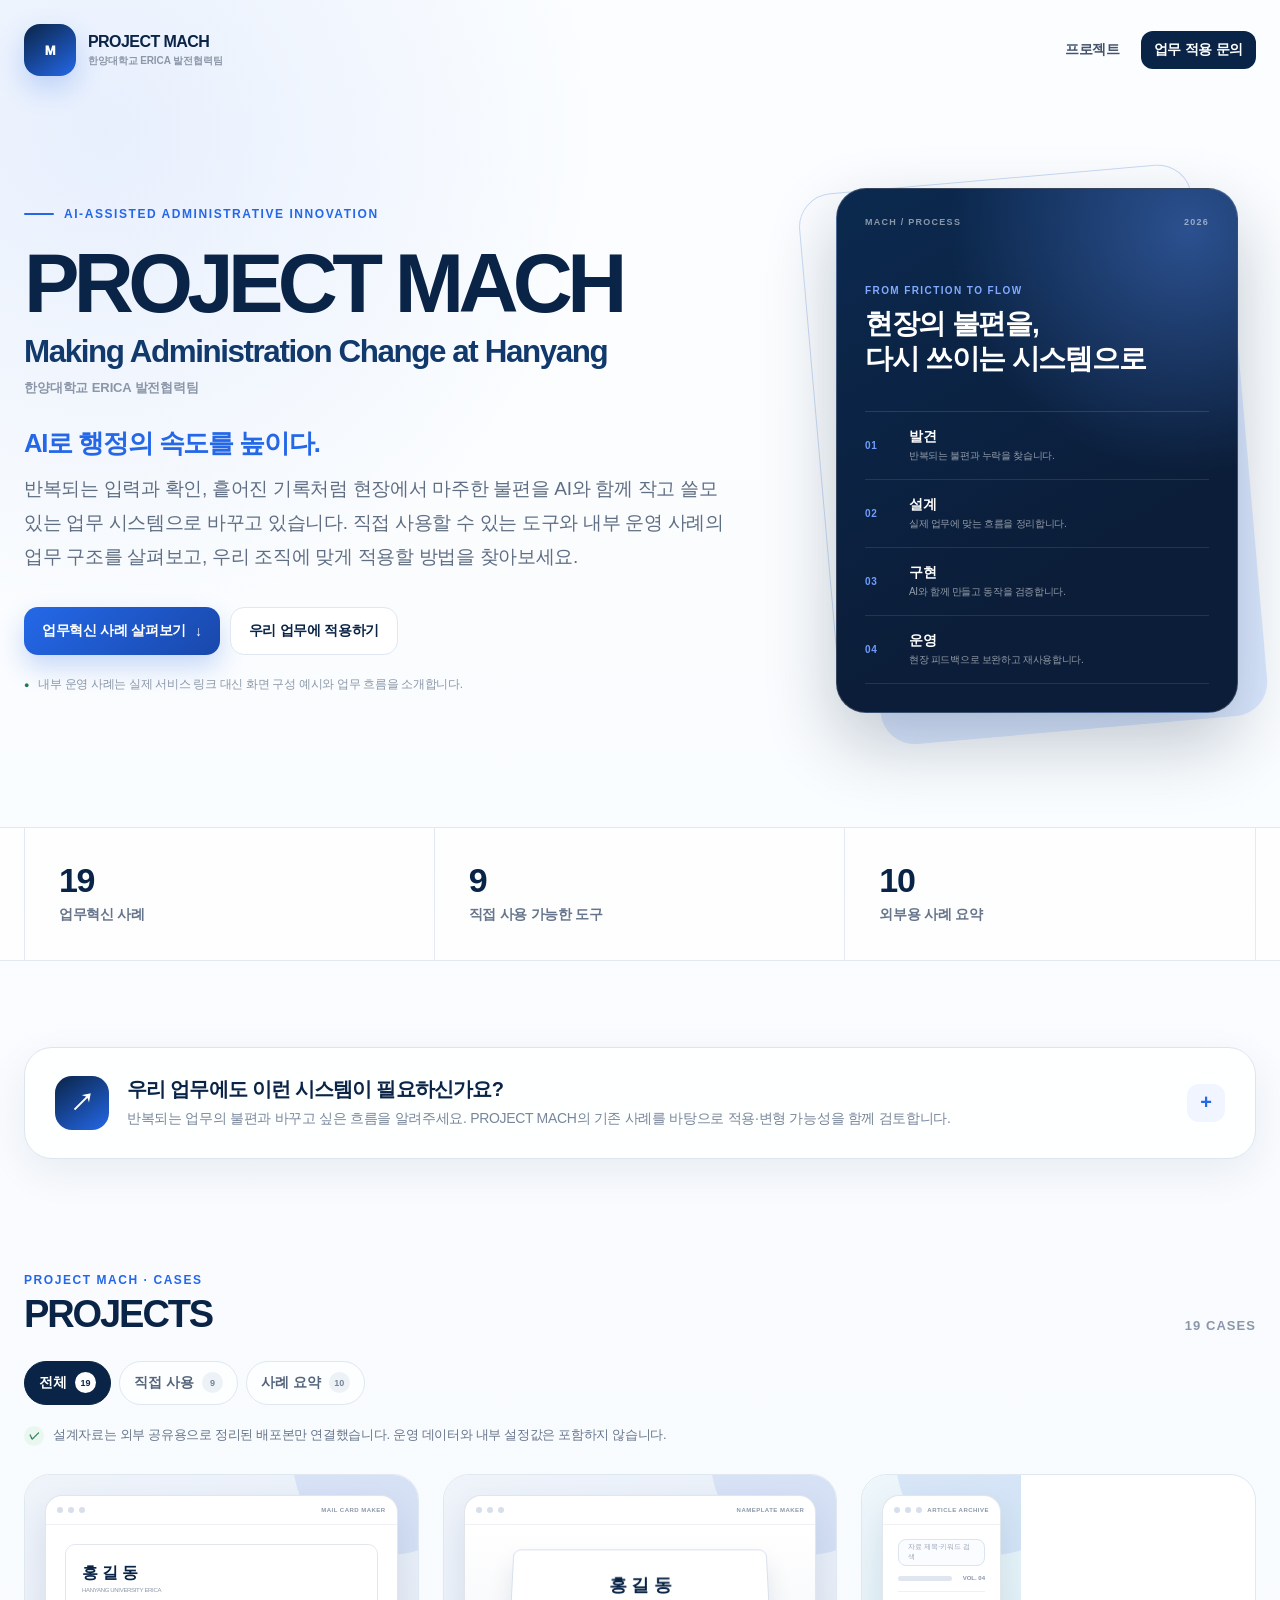
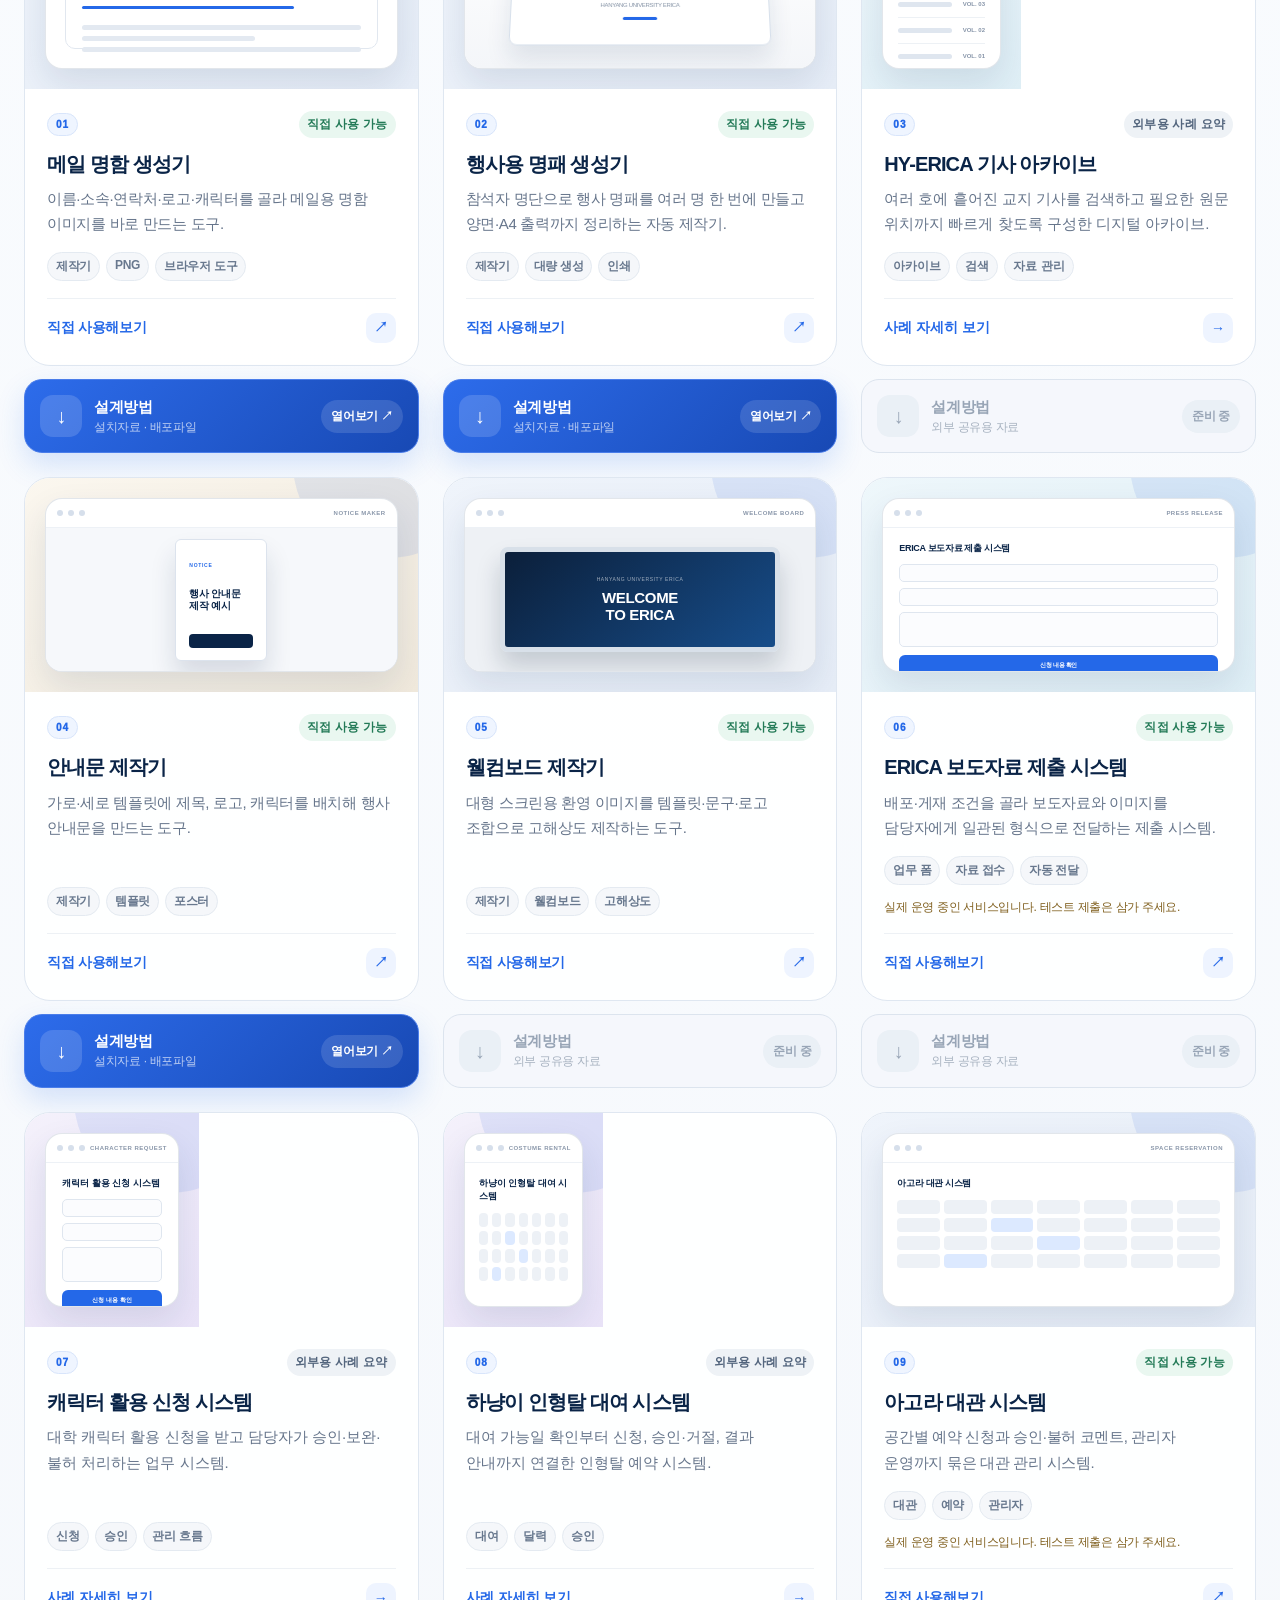
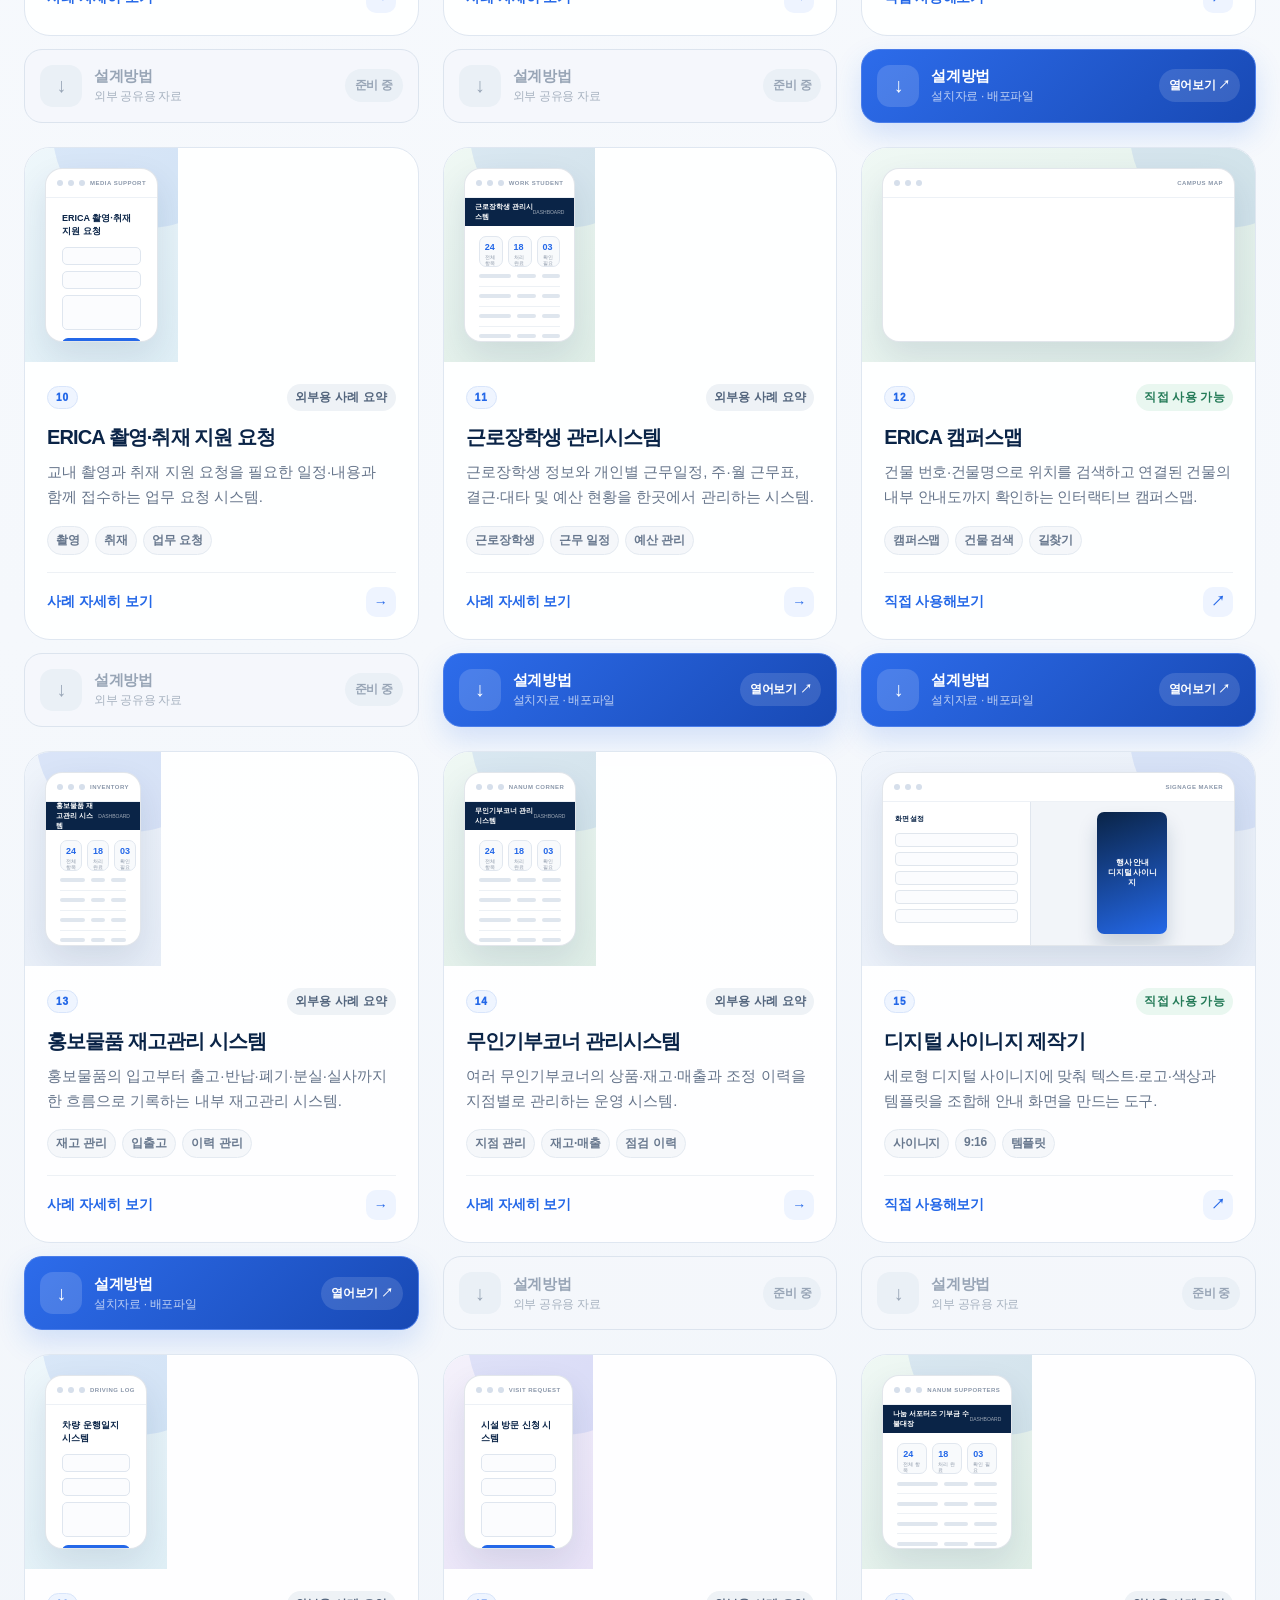
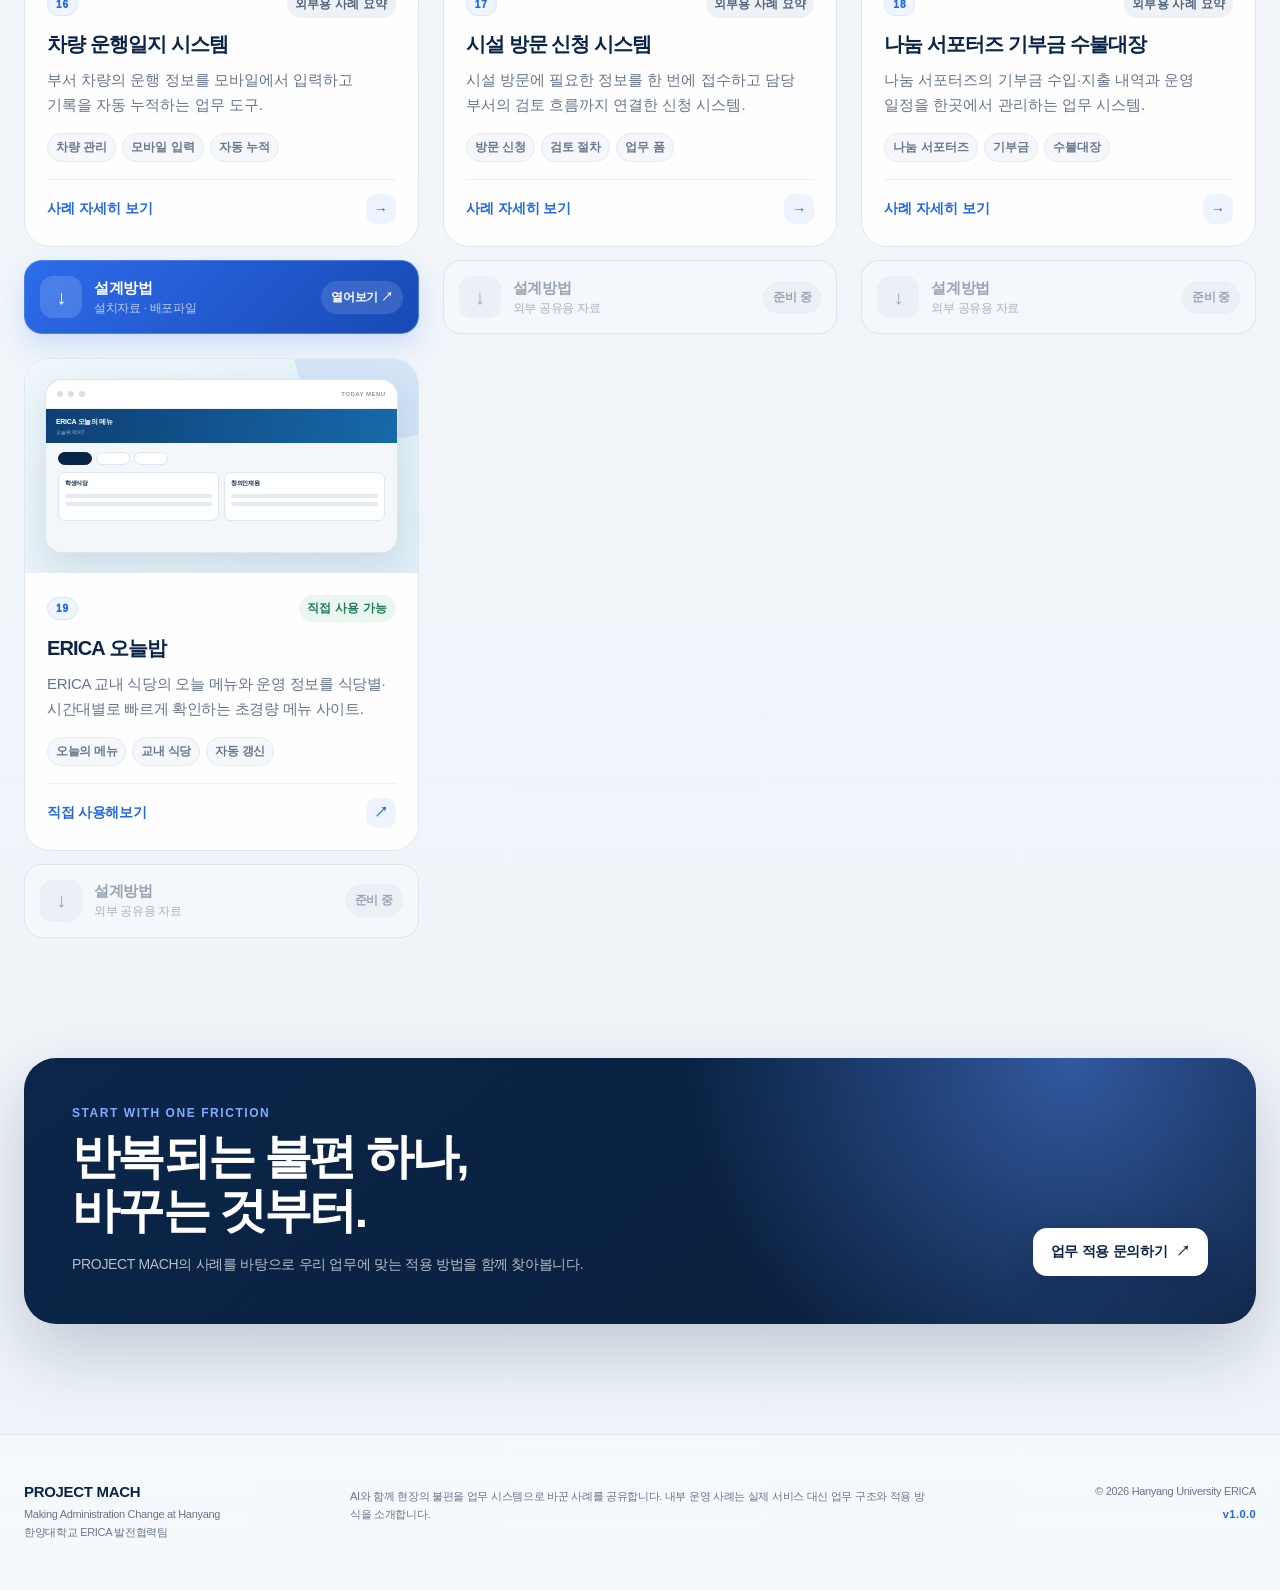
==== index.html @ 3588ef89 "Brand showcase as PROJECT MACH" ====
<!doctype html>
<html lang="ko">
<head>
    <!-- Google tag (gtag.js) -->
  <script async src="https://www.googletagmanager.com/gtag/js?id=G-REQY4913H3"></script>
  <script>
    window.dataLayer = window.dataLayer || [];
    function gtag(){dataLayer.push(arguments);}
    gtag('js', new Date());
    gtag('config', 'G-REQY4913H3');
  </script>

  <meta charset="utf-8">
  <meta name="viewport" content="width=device-width, initial-scale=1">
  <meta name="theme-color" content="#0a2447">
  <meta name="referrer" content="no-referrer">
  <meta name="description" content="한양대학교 ERICA 발전협력팀이 AI와 함께 만든 업무혁신 사례를 소개합니다. 직접 사용할 수 있는 도구와 외부 공유용 설계자료를 살펴보고 업무 적용을 문의하세요.">
  <title>PROJECT MACH | 한양대학교 ERICA 업무혁신 사례</title>
  <link rel="stylesheet" href="styles.css">
</head>
<body>
  <a class="skip-link" href="#projects">프로젝트로 바로가기</a>

  <header class="site-header">
    <div class="shell nav-wrap">
      <a class="brand" href="#top" aria-label="PROJECT MACH 홈">
        <span class="brand-mark" aria-hidden="true">M</span>
        <span class="brand-copy"><strong>PROJECT MACH</strong><small>한양대학교 ERICA 발전협력팀</small></span>
      </a>
      <nav class="nav-links" aria-label="주요 메뉴">
        <a href="#projects">프로젝트</a>
        <a class="nav-cta" href="#inquiry">업무 적용 문의</a>
      </nav>
    </div>
  </header>

  <main id="top">
    <section class="hero shell" aria-labelledby="hero-title">
      <div class="hero-copy">
        <p class="eyebrow"><span></span> AI-ASSISTED ADMINISTRATIVE INNOVATION</p>
        <h1 id="hero-title">PROJECT MACH</h1>
        <p class="hero-subtitle">Making Administration Change at Hanyang</p>
        <p class="hero-affiliation">한양대학교 ERICA 발전협력팀</p>
        <p class="hero-tagline">AI로 행정의 속도를 높이다.</p>
        <p class="hero-lead">반복되는 입력과 확인, 흩어진 기록처럼 현장에서 마주한 불편을 AI와 함께 작고 쓸모 있는 업무 시스템으로 바꾸고 있습니다. 직접 사용할 수 있는 도구와 내부 운영 사례의 업무 구조를 살펴보고, 우리 조직에 맞게 적용할 방법을 찾아보세요.</p>
        <div class="hero-actions">
          <a class="button primary" href="#projects">업무혁신 사례 살펴보기 <span aria-hidden="true">↓</span></a>
          <a class="button secondary" href="#inquiry">우리 업무에 적용하기</a>
        </div>
        <p class="hero-note"><span aria-hidden="true">●</span> 내부 운영 사례는 실제 서비스 링크 대신 화면 구성 예시와 업무 흐름을 소개합니다.</p>
      </div>

      <div class="hero-visual" aria-label="업무혁신 과정: 발견, 설계, 구현, 운영">
        <div class="process-card">
          <div class="process-head"><span>MACH / PROCESS</span><span>2026</span></div>
          <p class="process-kicker">FROM FRICTION TO FLOW</p>
          <h2>현장의 불편을,<br>다시 쓰이는 시스템으로</h2>
          <ol class="process-list">
            <li><b>01</b><span><strong>발견</strong><small>반복되는 불편과 누락을 찾습니다.</small></span></li>
            <li><b>02</b><span><strong>설계</strong><small>실제 업무에 맞는 흐름을 정리합니다.</small></span></li>
            <li><b>03</b><span><strong>구현</strong><small>AI와 함께 만들고 동작을 검증합니다.</small></span></li>
            <li><b>04</b><span><strong>운영</strong><small>현장 피드백으로 보완하고 재사용합니다.</small></span></li>
          </ol>
        </div>
      </div>
    </section>

    <section class="stats-band" aria-label="프로젝트 현황">
      <div class="shell stats-grid">
        <div class="stat"><strong id="totalCount">19</strong><span>업무혁신 사례</span></div>
        <div class="stat"><strong id="publicCount">9</strong><span>직접 사용 가능한 도구</span></div>
        <div class="stat"><strong id="caseCount">10</strong><span>외부용 사례 요약</span></div>
      </div>
    </section>

    <section class="inquiry-teaser shell" id="inquiry" aria-labelledby="inquiry-title">
      <details class="inquiry-details">
        <summary>
          <span class="inquiry-icon" aria-hidden="true">↗</span>
          <span class="inquiry-summary-copy">
            <strong id="inquiry-title">우리 업무에도 이런 시스템이 필요하신가요?</strong>
            <small>반복되는 업무의 불편과 바꾸고 싶은 흐름을 알려주세요. PROJECT MACH의 기존 사례를 바탕으로 적용·변형 가능성을 함께 검토합니다.</small>
          </span>
          <span class="summary-toggle" aria-hidden="true">+</span>
        </summary>
        <div class="inquiry-panel">
          <p class="inquiry-intro">현재 어떤 방식으로 업무를 처리하는지, 어디에서 불편이 생기는지, 어떤 흐름으로 바꾸고 싶은지 알려주세요. 기존 시스템에서 가져올 부분과 새로 조정할 부분을 검토하는 데 참고하겠습니다. 문의 접수가 제작이나 일정 확정을 의미하지는 않습니다.</p>
          <form id="inquiryForm" class="inquiry-form">
            <div class="field"><label for="name">이름 <em>*</em></label><input id="name" name="name" autocomplete="name" required></div>
            <div class="field"><label for="organization">소속 기관·부서 <em>*</em></label><input id="organization" name="organization" autocomplete="organization" required></div>
            <div class="field"><label for="email">이메일 <em>*</em></label><input id="email" name="email" type="email" autocomplete="email" required></div>
            <div class="field"><label for="reference">관심 있는 프로젝트</label><select id="reference" name="reference"><option value="상담 후 결정">상담 후 결정</option></select></div>
            <div class="field full"><label for="problem">현재 겪고 있는 불편 <em>*</em></label><textarea id="problem" name="problem" required placeholder="반복 입력, 누락 확인, 승인 전달 등 현재 어려운 점을 적어 주세요."></textarea></div>
            <div class="field full"><label for="workflow">만들고 싶은 업무 흐름 <em>*</em></label><textarea id="workflow" name="workflow" required placeholder="신청 → 검토 → 승인 → 결과 안내처럼 원하는 흐름을 적어 주세요."></textarea></div>
            <div class="field"><label for="currentTool">현재 사용하는 도구</label><input id="currentTool" name="currentTool" placeholder="예: 이메일, Excel, Google Forms"></div>
            <div class="field"><label for="timing">희망 시기</label><input id="timing" name="timing" placeholder="예: 2026년 2학기 전"></div>
            <div class="form-footer">
              <p>입력 내용은 이 페이지에 저장되지 않습니다. 버튼을 누르면 기본 메일 앱의 작성 화면이 열리며, 메일 앱에서 직접 전송해야 합니다.</p>
              <button class="button primary" type="submit">문의 메일 작성하기 <span aria-hidden="true">↗</span></button>
            </div>
          </form>
        </div>
      </details>
    </section>

    <section class="projects-section shell" id="projects" aria-labelledby="projects-title">
      <div class="section-head">
        <div>
          <p class="section-kicker">PROJECT MACH · CASES</p>
          <h2 id="projects-title">PROJECTS</h2>
        </div>
        <p><span id="visibleCount">19</span> CASES</p>
      </div>

      <div class="filter-row" role="group" aria-label="프로젝트 공개 범위 필터">
        <button class="filter active" type="button" data-filter="all" aria-pressed="true">전체 <span>19</span></button>
        <button class="filter" type="button" data-filter="public" aria-pressed="false">직접 사용 <span>9</span></button>
        <button class="filter" type="button" data-filter="case" aria-pressed="false">사례 요약 <span>10</span></button>
      </div>

      <p class="materials-note"><span aria-hidden="true">✓</span> 설계자료는 외부 공유용으로 정리된 배포본만 연결했습니다. 운영 데이터와 내부 설정값은 포함하지 않습니다.</p>

      <div class="project-grid" id="projectGrid"></div>
    </section>

    <section class="closing shell" aria-labelledby="closing-title">
      <div>
        <p class="section-kicker">START WITH ONE FRICTION</p>
        <h2 id="closing-title">반복되는 불편 하나,<br>바꾸는 것부터.</h2>
        <p class="closing-copy">PROJECT MACH의 사례를 바탕으로 우리 업무에 맞는 적용 방법을 함께 찾아봅니다.</p>
      </div>
      <a class="button light" href="#inquiry" id="closingInquiry">업무 적용 문의하기 <span aria-hidden="true">↗</span></a>
    </section>
  </main>

  <footer class="site-footer">
    <div class="shell footer-grid">
      <div><strong>PROJECT MACH</strong><p>Making Administration Change at Hanyang<br>한양대학교 ERICA 발전협력팀</p></div>
      <p>AI와 함께 현장의 불편을 업무 시스템으로 바꾼 사례를 공유합니다. 내부 운영 사례는 실제 서비스 대신 업무 구조와 적용 방식을 소개합니다.</p>
      <p class="copyright">© <span id="year"></span> Hanyang University ERICA<br><span id="version">v1.0.0</span></p>
    </div>
  </footer>

  <dialog class="case-dialog" id="caseDialog" aria-labelledby="dialogTitle">
    <button class="dialog-close" type="button" aria-label="사례 설명 닫기">×</button>
    <div class="dialog-preview" id="dialogPreview"></div>
    <div class="dialog-body">
      <div class="dialog-meta"><span id="dialogNumber"></span><span class="status case">CASE STUDY</span></div>
      <h2 id="dialogTitle"></h2>
      <p class="dialog-description" id="dialogDescription"></p>
      <div class="dialog-sections">
        <section><h3>이런 문제에서 시작했습니다</h3><p id="dialogProblem"></p></section>
        <section><h3>업무 흐름</h3><ol class="flow-list" id="dialogFlow"></ol></section>
        <section><h3>핵심 기능</h3><ul class="feature-list" id="dialogFeatures"></ul></section>
        <section><h3>다른 조직에 적용한다면</h3><p id="dialogApply"></p></section>
      </div>
      <p class="privacy-note">화면 구성 예시이며 실제 데이터가 아닙니다. 운영 데이터와 내부 절차 보호를 위해 서비스 링크 대신 구조와 기능만 소개합니다.</p>
      <div class="dialog-actions">
        <button class="button primary" type="button" id="askAboutCase">이 사례를 참고해 문의하기</button>
        <button class="button secondary dialog-close-secondary" type="button">닫기</button>
      </div>
    </div>
  </dialog>

  <script src="app.js"></script>
</body>
</html>
---- styles.css ----
:root {
  color-scheme: light;
  --navy: #0a2447;
  --navy-2: #12396b;
  --blue: #2468e8;
  --blue-2: #4b86f8;
  --blue-soft: #eaf2ff;
  --ink: #13233a;
  --muted: #66758b;
  --muted-2: #8b97a8;
  --line: #dfe7f1;
  --paper: #f5f8fc;
  --white: #fff;
  --green: #237a57;
  --green-soft: #e9f7f0;
  --violet: #6b52bd;
  --violet-soft: #f1edff;
  --shadow: 0 22px 65px rgba(17, 47, 88, .12);
  --radius: 26px;
}

* { box-sizing: border-box; }

html { scroll-behavior: smooth; }

body {
  margin: 0;
  overflow-x: clip;
  color: var(--ink);
  background:
    radial-gradient(circle at 8% 2%, rgba(36, 104, 232, .09), transparent 31rem),
    linear-gradient(180deg, #fbfdff 0, var(--paper) 60%, #eef3f9 100%);
  font-family: -apple-system, BlinkMacSystemFont, "Segoe UI", "Pretendard", "Apple SD Gothic Neo", "Noto Sans KR", sans-serif;
  letter-spacing: -.02em;
}

body.dialog-open { overflow: hidden; }

a { color: inherit; text-decoration: none; }
button, input, select, textarea { font: inherit; }
button, summary { -webkit-tap-highlight-color: transparent; }

.shell { width: min(1240px, calc(100% - 48px)); margin-inline: auto; }

.skip-link {
  position: fixed;
  z-index: 100;
  left: 18px;
  top: 14px;
  padding: 10px 14px;
  border-radius: 10px;
  color: #fff;
  background: var(--navy);
  transform: translateY(-160%);
}

.skip-link:focus { transform: none; }

.site-header {
  position: relative;
  z-index: 20;
  padding: 24px 0;
}

.nav-wrap { display: flex; align-items: center; justify-content: space-between; gap: 24px; }

.brand { display: inline-flex; align-items: center; gap: 12px; min-width: 0; }

.brand-mark {
  width: 52px;
  height: 52px;
  display: grid;
  place-items: center;
  flex: 0 0 auto;
  border-radius: 16px;
  color: #fff;
  background: linear-gradient(145deg, var(--navy), var(--blue));
  box-shadow: 0 12px 28px rgba(36, 104, 232, .24);
  font-size: 13px;
  font-weight: 950;
  letter-spacing: -.04em;
}

.brand-copy strong, .brand-copy small { display: block; }
.brand-copy strong { color: var(--navy); font-size: 16px; letter-spacing: -.035em; white-space: nowrap; }
.brand-copy small { margin-top: 3px; color: var(--muted-2); font-size: 10px; font-weight: 750; letter-spacing: -.01em; white-space: nowrap; }

.nav-links { display: flex; align-items: center; gap: 8px; }
.nav-links a { padding: 10px 13px; border-radius: 12px; color: #43546c; font-size: 14px; font-weight: 800; }
.nav-links a:hover { color: var(--blue); background: rgba(255, 255, 255, .72); }
.nav-links .nav-cta { color: #fff; background: var(--navy); }
.nav-links .nav-cta:hover { color: #fff; background: var(--blue); }

.hero {
  display: grid;
  grid-template-columns: minmax(0, 1.25fr) minmax(360px, .75fr);
  gap: 64px;
  align-items: center;
  min-height: 680px;
  padding-top: 70px;
  padding-bottom: 96px;
}

.hero-copy { min-width: 0; }

.eyebrow, .section-kicker {
  margin: 0;
  color: var(--blue);
  font-size: 12px;
  font-weight: 900;
  letter-spacing: .13em;
  text-transform: uppercase;
}

.eyebrow { display: flex; align-items: center; gap: 10px; }
.eyebrow span { width: 30px; height: 2px; border-radius: 99px; background: var(--blue); }

.hero h1 {
  max-width: 820px;
  margin: 22px 0 8px;
  color: var(--navy);
  font-size: clamp(58px, 6.5vw, 88px);
  line-height: .98;
  letter-spacing: -.068em;
  word-break: keep-all;
}

.hero-subtitle {
  max-width: 740px;
  margin: 0;
  color: var(--navy-2);
  font-size: clamp(22px, 2.45vw, 32px);
  font-weight: 780;
  line-height: 1.25;
  letter-spacing: -.045em;
  word-break: keep-all;
}

.hero-affiliation {
  margin: 8px 0 0;
  color: var(--muted-2);
  font-size: 13px;
  font-weight: 800;
  letter-spacing: -.01em;
}

.hero-tagline {
  margin: 30px 0 12px;
  color: var(--blue);
  font-size: clamp(20px, 2vw, 27px);
  font-weight: 900;
  line-height: 1.28;
  letter-spacing: -.045em;
  word-break: keep-all;
}

.hero-lead {
  max-width: 740px;
  margin: 0;
  color: #5f6e83;
  font-size: clamp(16px, 1.5vw, 19px);
  font-weight: 540;
  line-height: 1.78;
  word-break: keep-all;
}

.hero-actions { display: flex; flex-wrap: wrap; gap: 10px; margin-top: 34px; }

.button {
  min-height: 48px;
  display: inline-flex;
  align-items: center;
  justify-content: center;
  gap: 9px;
  padding: 12px 18px;
  border: 0;
  border-radius: 14px;
  cursor: pointer;
  font-size: 14px;
  font-weight: 850;
  transition: transform .18s ease, background-color .18s ease, box-shadow .18s ease;
}

.button:hover { transform: translateY(-2px); }
.button.primary { color: #fff; background: linear-gradient(135deg, var(--blue), #1948ab); box-shadow: 0 12px 26px rgba(36, 104, 232, .24); }
.button.secondary { color: var(--navy); background: #fff; border: 1px solid var(--line); }
.button.light { color: var(--navy); background: #fff; box-shadow: 0 12px 28px rgba(2, 20, 45, .16); }

.hero-note { margin: 20px 0 0; color: var(--muted-2); font-size: 12px; line-height: 1.55; }
.hero-note span { color: var(--green); margin-right: 6px; font-size: 9px; }

.hero-visual { position: relative; padding: 18px; }
.hero-visual::before, .hero-visual::after { content: ""; position: absolute; border-radius: 34px; transform: rotate(-5deg); }
.hero-visual::before { inset: 38px 8px 0 42px; background: #dce9ff; }
.hero-visual::after { inset: 8px 44px 36px 0; border: 1px solid #c9daf5; }

.process-card {
  position: relative;
  z-index: 1;
  overflow: hidden;
  padding: 28px;
  border: 1px solid rgba(255, 255, 255, .18);
  border-radius: 30px;
  color: #fff;
  background:
    radial-gradient(circle at 88% 8%, rgba(91, 148, 255, .4), transparent 15rem),
    linear-gradient(150deg, #0b294f, #0b1d38 70%);
  box-shadow: 0 30px 70px rgba(8, 33, 64, .24);
}

.process-head { display: flex; justify-content: space-between; gap: 20px; color: rgba(255, 255, 255, .52); font-size: 9px; font-weight: 850; letter-spacing: .14em; }
.process-kicker { margin: 58px 0 10px; color: #82abff; font-size: 10px; font-weight: 900; letter-spacing: .14em; }
.process-card h2 { margin: 0 0 34px; font-size: 28px; line-height: 1.26; letter-spacing: -.045em; }
.process-list { list-style: none; margin: 0; padding: 0; border-top: 1px solid rgba(255, 255, 255, .12); }
.process-list li { display: grid; grid-template-columns: 32px 1fr; gap: 12px; align-items: center; padding: 16px 0; border-bottom: 1px solid rgba(255, 255, 255, .1); }
.process-list b { color: #6f9cff; font-size: 10px; letter-spacing: .08em; }
.process-list strong, .process-list small { display: block; }
.process-list strong { font-size: 14px; }
.process-list small { margin-top: 3px; color: rgba(255, 255, 255, .56); font-size: 10px; }

.stats-band { border-block: 1px solid #e2e9f2; background: rgba(255, 255, 255, .66); }
.stats-grid { display: grid; grid-template-columns: repeat(3, 1fr); }
.stat { min-height: 132px; display: flex; flex-direction: column; justify-content: center; padding: 24px 34px; border-right: 1px solid #e2e9f2; }
.stat:first-child { border-left: 1px solid #e2e9f2; }
.stat strong { color: var(--navy); font-size: 34px; line-height: 1; letter-spacing: -.04em; }
.stat span { margin-top: 9px; color: var(--muted); font-size: 14px; font-weight: 750; }

.inquiry-teaser { padding-top: 86px; scroll-margin-top: 22px; }
.inquiry-details { overflow: hidden; border: 1px solid #dce5f0; border-radius: 28px; background: rgba(255, 255, 255, .9); box-shadow: 0 14px 42px rgba(20, 49, 88, .07); }
.inquiry-details summary { list-style: none; display: grid; grid-template-columns: 54px minmax(0, 1fr) 38px; gap: 18px; align-items: center; padding: 28px 30px; cursor: pointer; }
.inquiry-details summary::-webkit-details-marker { display: none; }
.inquiry-icon { width: 54px; height: 54px; display: grid; place-items: center; border-radius: 17px; color: #fff; background: linear-gradient(145deg, var(--navy), var(--blue)); font-size: 24px; font-weight: 900; }
.inquiry-summary-copy strong, .inquiry-summary-copy small { display: block; }
.inquiry-summary-copy strong { color: var(--navy); font-size: 20px; letter-spacing: -.04em; }
.inquiry-summary-copy small { margin-top: 5px; color: #78869a; font-size: 14px; line-height: 1.55; }
.summary-toggle { width: 38px; height: 38px; display: grid; place-items: center; border-radius: 12px; color: var(--blue); background: #f0f5ff; font-size: 20px; font-weight: 900; transition: transform .2s ease; }
.inquiry-details[open] .summary-toggle { transform: rotate(45deg); }
.inquiry-panel { padding: 28px 30px 32px; border-top: 1px solid #e8edf4; }
.inquiry-intro { max-width: 850px; margin: 0 0 24px; color: var(--muted); font-size: 14px; line-height: 1.75; }
.inquiry-form { display: grid; grid-template-columns: repeat(2, minmax(0, 1fr)); gap: 16px; }
.field { display: flex; flex-direction: column; gap: 7px; }
.field.full { grid-column: 1 / -1; }
.field label { color: #35465e; font-size: 14px; font-weight: 850; }
.field label em { color: var(--blue); font-style: normal; }
.field input, .field select, .field textarea { width: 100%; border: 1px solid #dbe4ef; border-radius: 12px; padding: 12px 13px; outline: none; color: var(--ink); background: #fbfcfe; font-size: 14px; transition: border-color .18s, box-shadow .18s, background .18s; }
.field textarea { min-height: 104px; resize: vertical; line-height: 1.6; }
.field input:focus, .field select:focus, .field textarea:focus { border-color: #8fb1f5; background: #fff; box-shadow: 0 0 0 4px rgba(36, 104, 232, .09); }
.form-footer { grid-column: 1 / -1; display: flex; justify-content: space-between; align-items: center; gap: 20px; flex-wrap: wrap; margin-top: 5px; padding-top: 20px; border-top: 1px solid #edf1f5; }
.form-footer p { max-width: 610px; margin: 0; color: var(--muted-2); font-size: 11px; line-height: 1.55; }

.projects-section { padding-top: 114px; padding-bottom: 120px; scroll-margin-top: 12px; }
.section-head { display: flex; align-items: end; justify-content: space-between; gap: 28px; margin-bottom: 28px; }
.section-head h2 { margin: 8px 0 0; color: var(--navy); font-size: 38px; line-height: 1; letter-spacing: -.055em; }
.section-head > p { margin: 0; color: var(--muted-2); font-size: 13px; font-weight: 850; letter-spacing: .08em; }

.filter-row { display: flex; flex-wrap: wrap; gap: 8px; margin-bottom: 26px; }
.filter { min-height: 44px; display: inline-flex; align-items: center; gap: 8px; padding: 8px 14px; border: 1px solid var(--line); border-radius: 999px; color: #53647b; background: rgba(255, 255, 255, .78); cursor: pointer; font-size: 14px; font-weight: 850; }
.filter span { min-width: 21px; height: 21px; display: grid; place-items: center; padding: 0 5px; border-radius: 99px; color: #75839a; background: #edf2f7; font-size: 9px; }
.filter:hover, .filter.active { color: #fff; border-color: var(--navy); background: var(--navy); }
.filter.active span { color: var(--navy); background: #fff; }

.materials-note { display: flex; align-items: flex-start; gap: 9px; margin: -6px 0 28px; color: #66758b; font-size: 13px; line-height: 1.6; }
.materials-note span { width: 20px; height: 20px; display: grid; place-items: center; flex: 0 0 auto; margin-top: 1px; border-radius: 50%; color: var(--green); background: var(--green-soft); font-size: 11px; font-weight: 950; }

.project-grid { display: grid; grid-template-columns: repeat(3, minmax(0, 1fr)); gap: 24px; }
.project-item { min-width: 0; display: flex; flex-direction: column; gap: 13px; }
.project-card { width: 100%; min-width: 0; display: flex; flex: 1; flex-direction: column; overflow: hidden; padding: 0; border: 1px solid var(--line); border-radius: var(--radius); color: inherit; background: rgba(255, 255, 255, .94); box-shadow: 0 1px 0 rgba(255, 255, 255, .9) inset; text-align: left; cursor: pointer; transition: transform .2s ease, box-shadow .2s ease, border-color .2s ease; }
.project-card:hover { transform: translateY(-5px); border-color: #bdd0ec; box-shadow: 0 22px 55px rgba(16, 45, 84, .13); }
.project-card:focus-visible, .guide-bar:focus-visible, .button:focus-visible, .filter:focus-visible, .nav-links a:focus-visible, .brand:focus-visible, summary:focus-visible, .dialog-close:focus-visible { outline: 3px solid rgba(36, 104, 232, .5); outline-offset: 3px; }

.guide-bar { min-height: 74px; display: grid; grid-template-columns: 42px minmax(0, 1fr) auto; gap: 12px; align-items: center; padding: 13px 15px; border: 1px solid #4a7dea; border-radius: 18px; color: #fff; background: linear-gradient(135deg, #2d6ceb, #1849b4); box-shadow: 0 12px 28px rgba(36, 104, 232, .17); transition: transform .18s ease, box-shadow .18s ease, background-color .18s ease; }
.guide-bar:hover { transform: translateY(-2px); box-shadow: 0 17px 34px rgba(36, 104, 232, .24); }
.guide-icon { width: 42px; height: 42px; display: grid; place-items: center; border-radius: 13px; background: rgba(255, 255, 255, .15); font-size: 20px; font-weight: 900; }
.guide-copy strong, .guide-copy small { display: block; }
.guide-copy strong { font-size: 15px; letter-spacing: -.025em; }
.guide-copy small { margin-top: 2px; color: rgba(255, 255, 255, .7); font-size: 12px; line-height: 1.35; }
.guide-action { padding: 8px 10px; border-radius: 99px; background: rgba(255, 255, 255, .13); font-size: 12px; font-weight: 850; white-space: nowrap; }
.guide-bar.unavailable { border-color: #dce4ee; color: #98a5b6; background: rgba(245, 248, 252, .88); box-shadow: none; }
.guide-bar.unavailable:hover { transform: none; box-shadow: none; }
.guide-bar.unavailable .guide-icon, .guide-bar.unavailable .guide-action { background: #eaf0f6; }
.guide-bar.unavailable .guide-copy small { color: #a7b2c0; }

.preview { position: relative; height: 214px; overflow: hidden; padding: 20px; background: linear-gradient(145deg, #eff4fb, #e6edf7); }
.preview::after { content: ""; position: absolute; width: 190px; height: 190px; right: -65px; top: -110px; border-radius: 50%; background: rgba(66, 119, 220, .12); }
.preview.tone-green { background: linear-gradient(145deg, #eff8f4, #dfeee7); }
.preview.tone-violet { background: linear-gradient(145deg, #f4f1fb, #e9e3f8); }
.preview.tone-warm { background: linear-gradient(145deg, #fbf7ef, #f0e9dc); }
.preview.tone-sky { background: linear-gradient(145deg, #eef7fb, #dfeff6); }

.preview-window { position: relative; z-index: 1; height: 100%; overflow: hidden; border: 1px solid rgba(34, 64, 105, .13); border-radius: 17px; background: #fff; box-shadow: 0 15px 34px rgba(18, 49, 88, .11); }
.preview-bar { height: 29px; display: flex; align-items: center; gap: 5px; padding: 0 11px; border-bottom: 1px solid #edf1f6; }
.preview-bar i { width: 6px; height: 6px; border-radius: 50%; background: #d6dfeb; }
.preview-chip { margin-left: auto; color: #8a97aa; font-size: 6px; font-style: normal; font-weight: 850; letter-spacing: .08em; }
.mock { position: absolute; inset: 29px 0 0; overflow: hidden; }

.mock.generic { padding: 20px; }
.mock-kicker { color: var(--blue); font-size: 6px; font-weight: 900; letter-spacing: .1em; }
.mock-title { margin-top: 7px; color: var(--navy); font-size: 14px; font-weight: 900; line-height: 1.25; letter-spacing: -.035em; }
.mock-lines { margin-top: 16px; }
.mock-line { height: 5px; margin: 6px 0; border-radius: 6px; background: #e3e9f1; }
.mock-line.short { width: 62%; }
.mock-actions { display: flex; gap: 5px; margin-top: 15px; }
.mock-actions i { width: 38px; height: 16px; border-radius: 6px; background: #edf3ff; }
.mock-actions i:first-child { width: 62px; background: var(--blue); }

.mock.card-maker { padding: 19px; }
.mock-sheet { height: 100%; padding: 18px 16px; border: 1px solid #e1e7ef; border-radius: 10px; }
.mock-person { color: var(--navy); font-size: 16px; font-weight: 950; }
.mock-role { margin-top: 3px; color: #8a96a8; font-size: 6px; }
.mock-blue-line { width: 76%; height: 3px; margin: 13px 0 10px; border-radius: 3px; background: var(--blue); }

.mock.nameplate { display: grid; place-items: center; padding: 18px; background: linear-gradient(#fff, #f4f6f9); }
.plate { width: 82%; padding: 24px 14px; border: 1px solid #d7e0eb; border-radius: 8px; background: #fff; box-shadow: 0 14px 23px rgba(19, 49, 86, .1); text-align: center; transform: perspective(350px) rotateX(8deg); }
.plate b { display: block; color: var(--navy); font-size: 18px; }
.plate span { display: block; margin-top: 5px; color: #8290a3; font-size: 6px; }
.plate i { display: block; width: 34px; height: 3px; margin: 9px auto 0; border-radius: 4px; background: var(--blue); }

.mock.archive { padding: 14px 15px; }
.mock-search { height: 27px; display: flex; align-items: center; padding: 0 9px; border: 1px solid #dbe4ef; border-radius: 8px; color: #9aa6b7; background: #fafcff; font-size: 7px; }
.archive-row { height: 26px; display: flex; align-items: center; justify-content: space-between; border-bottom: 1px solid #edf1f5; }
.archive-row i { width: 62%; height: 5px; border-radius: 4px; background: #dfe6ef; }
.archive-row b { color: #8694a8; font-size: 6px; }

.mock.poster { display: grid; place-items: center; background: #f6f8fb; }
.poster-sheet { position: relative; width: 92px; height: 122px; padding: 13px; border: 1px solid #dce3ed; border-radius: 6px; background: #fff; box-shadow: 0 16px 26px rgba(18, 45, 80, .14); }
.poster-sheet small { color: var(--blue); font-size: 5px; font-weight: 900; letter-spacing: .14em; }
.poster-sheet b { display: block; margin-top: 17px; color: var(--navy); font-size: 10px; line-height: 1.25; }
.poster-sheet::after { content: ""; position: absolute; left: 13px; right: 13px; bottom: 12px; height: 14px; border-radius: 4px; background: var(--navy); }

.mock.welcome { display: grid; place-items: center; padding: 16px; background: #eef1f5; }
.welcome-screen { width: 88%; height: 105px; display: grid; place-items: center; border: 5px solid #d8e0e9; border-radius: 8px; color: #fff; background: linear-gradient(140deg, #0b1f3a, #174d8a); text-align: center; box-shadow: 0 15px 25px rgba(9, 31, 58, .18); }
.welcome-screen small { display: block; font-size: 5px; opacity: .62; letter-spacing: .12em; }
.welcome-screen b { display: block; margin-top: 7px; font-size: 15px; line-height: 1.15; }

.mock.form { padding: 14px 16px; }
.mock-form-title { margin-bottom: 9px; color: var(--navy); font-size: 9px; font-weight: 900; }
.mock-field { height: 18px; margin-bottom: 6px; border: 1px solid #dfe6ef; border-radius: 5px; background: #fbfcfe; }
.mock-field.large { height: 35px; }
.mock-submit { height: 21px; display: grid; place-items: center; margin-top: 8px; border-radius: 6px; color: #fff; background: var(--blue); font-size: 6px; font-weight: 900; }

.mock.calendar { padding: 14px; }
.calendar-title { color: var(--navy); font-size: 9px; font-weight: 900; }
.calendar-grid { display: grid; grid-template-columns: repeat(7, 1fr); gap: 4px; margin-top: 10px; }
.calendar-grid i { height: 14px; border-radius: 4px; background: #edf1f6; }
.calendar-grid i:nth-child(10), .calendar-grid i:nth-child(18), .calendar-grid i:nth-child(23) { background: #dce9ff; }

.mock.dashboard { padding: 13px 14px; }
.dash-head { height: 28px; display: flex; align-items: center; justify-content: space-between; margin: -13px -14px 10px; padding: 0 10px; color: #fff; background: var(--navy); }
.dash-head b { font-size: 7px; }.dash-head span { font-size: 5px; opacity: .62; }
.dash-stats { display: grid; grid-template-columns: repeat(3, 1fr); gap: 5px; }
.dash-stat { height: 31px; padding: 5px; border: 1px solid #e1e7ef; border-radius: 7px; background: #f8fafc; }
.dash-stat b { display: block; color: var(--blue); font-size: 9px; }.dash-stat small { display: block; margin-top: 2px; color: #8b97a8; font-size: 5px; }
.dash-row { height: 20px; display: grid; grid-template-columns: 1.2fr .7fr .7fr; align-items: center; gap: 6px; border-bottom: 1px solid #edf1f5; }
.dash-row i { height: 4px; border-radius: 3px; background: #dfe6ee; }

.mock.map { position: relative; background: #e6efe3; }
.map-road { position: absolute; width: 190px; height: 17px; left: 18px; top: 70px; border-radius: 99px; background: rgba(255, 255, 255, .9); transform: rotate(-16deg); }
.map-road.second { width: 145px; left: 90px; top: 60px; transform: rotate(58deg); }
.map-building { position: absolute; width: 32px; height: 24px; border: 1px solid #c7b8a5; border-radius: 4px; background: #d8c8b6; }
.map-building.b1 { left: 48px; top: 42px; }.map-building.b2 { left: 115px; top: 78px; }.map-building.b3 { left: 178px; top: 38px; }.map-building.b4 { left: 70px; top: 118px; }
.map-pin { position: absolute; width: 19px; height: 19px; display: grid; place-items: center; border: 3px solid #fff; border-radius: 50%; color: #fff; background: var(--blue); font-size: 5px; font-weight: 900; box-shadow: 0 5px 12px rgba(36, 104, 232, .25); }
.map-pin.p1 { left: 62px; top: 55px; }.map-pin.p2 { left: 130px; top: 90px; }.map-pin.p3 { left: 191px; top: 50px; }

.mock.signage { display: grid; grid-template-columns: 42% 58%; background: #f2f5f9; }
.signage-controls { padding: 12px; border-right: 1px solid #e0e6ee; background: #fff; }
.signage-controls b { display: block; margin-bottom: 9px; color: var(--navy); font-size: 7px; }
.signage-controls i { display: block; height: 14px; margin: 5px 0; border: 1px solid #e0e6ed; border-radius: 4px; background: #fbfcfe; }
.signage-display { width: 70px; height: 122px; align-self: center; justify-self: center; display: grid; place-items: center; padding: 8px; border-radius: 7px; color: #fff; background: linear-gradient(160deg, var(--navy), var(--blue)); text-align: center; box-shadow: 0 13px 20px rgba(17, 49, 90, .18); }
.signage-display span { font-size: 8px; font-weight: 900; line-height: 1.25; }

.mock.menu { padding: 12px; background: #f4f7fa; }
.menu-head { margin: -12px -12px 9px; padding: 8px 10px; color: #fff; background: linear-gradient(100deg, #0d3f73, #1769aa); }
.menu-head b { display: block; font-size: 7px; }.menu-head small { display: block; margin-top: 2px; font-size: 5px; opacity: .68; }
.menu-tabs { display: flex; gap: 4px; margin-bottom: 7px; }
.menu-tabs i { width: 34px; height: 13px; border: 1px solid #dfe6ee; border-radius: 99px; background: #fff; }
.menu-tabs i:first-child { border-color: var(--navy); background: var(--navy); }
.meal-grid { display: grid; grid-template-columns: 1fr 1fr; gap: 5px; }
.meal-card { height: 49px; padding: 6px; border: 1px solid #e0e6ee; border-radius: 7px; background: #fff; }
.meal-card b { display: block; margin-bottom: 6px; color: var(--navy); font-size: 6px; }
.meal-card i { display: block; width: 100%; height: 4px; margin: 4px 0; border-radius: 3px; background: #e4eaf1; }

.project-body { display: flex; flex: 1; flex-direction: column; padding: 22px; }
.card-meta { display: flex; align-items: center; justify-content: space-between; gap: 10px; margin-bottom: 13px; }
.number { padding: 5px 8px; border: 1px solid #d8e5fb; border-radius: 99px; color: var(--blue); background: #eff5ff; font-size: 10px; font-weight: 950; letter-spacing: .1em; }
.status { display: inline-flex; align-items: center; gap: 5px; padding: 5px 8px; border-radius: 99px; font-size: 12px; font-weight: 900; letter-spacing: .02em; }
.status.public { color: var(--green); background: var(--green-soft); }
.status.case { color: #53657d; background: #eef2f6; }
.project-body h3 { margin: 0 0 9px; color: var(--navy); font-size: 20px; line-height: 1.32; letter-spacing: -.045em; word-break: keep-all; }
.description { margin: 0 0 16px; color: var(--muted); font-size: 15px; line-height: 1.68; word-break: keep-all; }
.tags { display: flex; flex-wrap: wrap; gap: 6px; margin-top: auto; }
.tag { padding: 5px 8px; border: 1px solid #e4eaf1; border-radius: 99px; color: #68788e; background: #f5f7fa; font-size: 12px; font-weight: 800; }
.live-note { margin: 13px 0 0; color: #80601f; font-size: 12px; line-height: 1.5; }
.card-action { display: flex; align-items: center; justify-content: space-between; gap: 12px; margin-top: 17px; padding-top: 14px; border-top: 1px solid #edf1f5; color: var(--blue); font-size: 14px; font-weight: 900; }
.action-arrow { width: 30px; height: 30px; display: grid; place-items: center; border-radius: 10px; background: #eef4ff; font-size: 14px; transition: background-color .18s, color .18s, transform .18s; }
.project-card:hover .action-arrow { color: #fff; background: var(--blue); transform: translate(2px, -2px); }

.closing { display: flex; align-items: end; justify-content: space-between; gap: 36px; margin-bottom: 110px; padding: 48px; border-radius: 32px; color: #fff; background: radial-gradient(circle at 85% 0, rgba(89, 145, 255, .5), transparent 24rem), linear-gradient(140deg, #0a264a, #0a1e3a); box-shadow: 0 28px 70px rgba(8, 32, 62, .2); }
.closing .section-kicker { color: #82aaff; }
.closing h2 { margin: 10px 0 0; font-size: clamp(30px, 4vw, 48px); line-height: 1.13; letter-spacing: -.055em; }
.closing-copy { max-width: 620px; margin: 15px 0 0; color: rgba(255, 255, 255, .7); font-size: 14px; line-height: 1.65; word-break: keep-all; }

.site-footer { padding: 48px 0; border-top: 1px solid #dce5ef; background: rgba(255, 255, 255, .5); }
.footer-grid { display: grid; grid-template-columns: .8fr 1.6fr .8fr; gap: 36px; align-items: start; }
.footer-grid strong { color: var(--navy); font-size: 15px; }
.footer-grid p { margin: 5px 0 0; color: var(--muted); font-size: 11px; line-height: 1.6; }
.footer-grid .copyright { margin: 0; text-align: right; }
#version { display: inline-block; margin-top: 5px; color: var(--blue); font-weight: 850; letter-spacing: .04em; }

.case-dialog { width: min(880px, calc(100% - 28px)); max-height: calc(100vh - 32px); overflow: auto; padding: 0; border: 0; border-radius: 28px; color: var(--ink); background: #fff; box-shadow: 0 34px 100px rgba(4, 20, 42, .3); }
.case-dialog::backdrop { background: rgba(5, 20, 40, .68); backdrop-filter: blur(8px); }
.dialog-close { position: absolute; z-index: 4; top: 16px; right: 16px; width: 38px; height: 38px; border: 1px solid rgba(255, 255, 255, .25); border-radius: 12px; color: #fff; background: rgba(5, 25, 50, .66); cursor: pointer; font-size: 24px; line-height: 1; }
.dialog-preview { height: 280px; padding: 32px 100px; background: linear-gradient(145deg, #edf3fb, #dfe9f6); }
.dialog-preview.tone-green { background: linear-gradient(145deg, #eff8f4, #dfeee7); }
.dialog-preview.tone-violet { background: linear-gradient(145deg, #f4f1fb, #e9e3f8); }
.dialog-preview.tone-warm { background: linear-gradient(145deg, #fbf7ef, #f0e9dc); }
.dialog-preview.tone-sky { background: linear-gradient(145deg, #eef7fb, #dfeff6); }
.dialog-preview .preview-window { max-width: 580px; margin: auto; }
.dialog-body { padding: 32px 38px 38px; }
.dialog-meta { display: flex; align-items: center; gap: 9px; margin-bottom: 13px; }
.dialog-meta > span:first-child { color: var(--blue); font-size: 11px; font-weight: 950; letter-spacing: .1em; }
.dialog-body h2 { margin: 0; color: var(--navy); font-size: 31px; line-height: 1.2; letter-spacing: -.05em; }
.dialog-description { margin: 13px 0 28px; color: var(--muted); font-size: 15px; line-height: 1.7; }
.dialog-sections { display: grid; grid-template-columns: 1fr 1fr; gap: 12px; }
.dialog-sections section { padding: 19px; border: 1px solid #e3e9f1; border-radius: 16px; background: #f9fbfd; }
.dialog-sections h3 { margin: 0 0 9px; color: var(--navy); font-size: 14px; }
.dialog-sections p, .dialog-sections li { color: var(--muted); font-size: 14px; line-height: 1.65; }
.dialog-sections p { margin: 0; }
.flow-list, .feature-list { margin: 0; padding-left: 19px; }
.flow-list li + li, .feature-list li + li { margin-top: 4px; }
.privacy-note { margin: 18px 0 0; padding: 14px 16px; border-radius: 13px; color: #5f6f84; background: #eff4fa; font-size: 13px; line-height: 1.6; }
.dialog-actions { display: flex; flex-wrap: wrap; gap: 9px; margin-top: 22px; }

@media (max-width: 980px) {
  .hero { grid-template-columns: 1fr; gap: 38px; padding-top: 48px; }
  .hero-copy { max-width: 820px; }
  .hero-visual { width: min(620px, 100%); }
  .project-grid { grid-template-columns: repeat(2, minmax(0, 1fr)); }
  .footer-grid { grid-template-columns: 1fr 2fr; }
  .footer-grid .copyright { grid-column: 1 / -1; text-align: left; }
}

@media (max-width: 700px) {
  .shell { width: min(100% - 24px, 620px); }
  .site-header { padding: 16px 0; }
  .brand-mark { width: 43px; height: 43px; border-radius: 13px; }
  .brand-copy strong { font-size: 14px; }
  .brand-copy small { max-width: 145px; overflow: hidden; font-size: 8px; text-overflow: ellipsis; }
  .nav-links > a:first-child { display: none; }
  .nav-links a { padding: 9px 11px; font-size: 13px; }
  .hero { min-height: 0; padding-top: 44px; padding-bottom: 72px; }
  .eyebrow { align-items: flex-start; font-size: 10px; line-height: 1.45; letter-spacing: .1em; }
  .eyebrow span { margin-top: 6px; flex: 0 0 24px; }
  .hero h1 { margin-top: 17px; font-size: clamp(42px, 12vw, 54px); white-space: nowrap; }
  .hero-subtitle { margin-top: 10px; font-size: 21px; line-height: 1.28; }
  .hero-affiliation { margin-top: 7px; font-size: 12px; }
  .hero-tagline { margin-top: 25px; font-size: 21px; }
  .hero-lead { font-size: 15.5px; line-height: 1.7; }
  .hero-actions { display: grid; }
  .hero-actions .button { width: 100%; }
  .hero-visual { padding: 8px; }
  .process-card { padding: 23px; border-radius: 24px; }
  .process-kicker { margin-top: 38px; }
  .stats-grid { grid-template-columns: 1fr; }
  .stat { min-height: 105px; padding: 20px; border-bottom: 1px solid #e2e9f2; }
  .stat { border-left: 1px solid #e2e9f2; }
  .stat:last-child { border-bottom: 0; }
  .stat strong { font-size: 28px; }
  .inquiry-teaser { padding-top: 58px; }
  .inquiry-details { border-radius: 22px; }
  .inquiry-details summary { grid-template-columns: 46px minmax(0, 1fr) 32px; gap: 12px; padding: 20px 17px; }
  .inquiry-icon { width: 46px; height: 46px; border-radius: 14px; }
  .inquiry-summary-copy strong { font-size: 16px; }
  .inquiry-summary-copy small { font-size: 13px; }
  .summary-toggle { width: 32px; height: 32px; }
  .inquiry-panel { padding: 22px 17px 24px; }
  .inquiry-form { grid-template-columns: 1fr; }
  .field.full, .form-footer { grid-column: auto; }
  .form-footer { align-items: stretch; }
  .form-footer .button { width: 100%; }
  .projects-section { padding-top: 82px; padding-bottom: 82px; }
  .section-head h2 { font-size: 31px; }
  .project-grid { grid-template-columns: 1fr; gap: 17px; }
  .preview { height: 194px; padding: 17px; }
  .project-body { padding: 19px 18px; }
  .guide-bar { min-height: 68px; grid-template-columns: 38px minmax(0, 1fr) auto; gap: 10px; padding: 11px 12px; border-radius: 16px; }
  .guide-icon { width: 38px; height: 38px; border-radius: 11px; }
  .guide-action { padding: 7px 8px; }
  .closing { display: block; margin-bottom: 70px; padding: 31px 23px; border-radius: 24px; }
  .closing .button { width: 100%; margin-top: 28px; }
  .footer-grid { grid-template-columns: 1fr; gap: 16px; }
  .footer-grid .copyright { grid-column: auto; }
  .dialog-preview { height: 230px; padding: 25px 38px; }
  .dialog-body { padding: 25px 20px 27px; }
  .dialog-body h2 { font-size: 25px; }
  .dialog-sections { grid-template-columns: 1fr; }
  .dialog-actions { display: grid; }
}

@media (prefers-reduced-motion: reduce) {
  html { scroll-behavior: auto; }
  *, *::before, *::after { scroll-behavior: auto !important; transition-duration: .01ms !important; animation-duration: .01ms !important; }
}
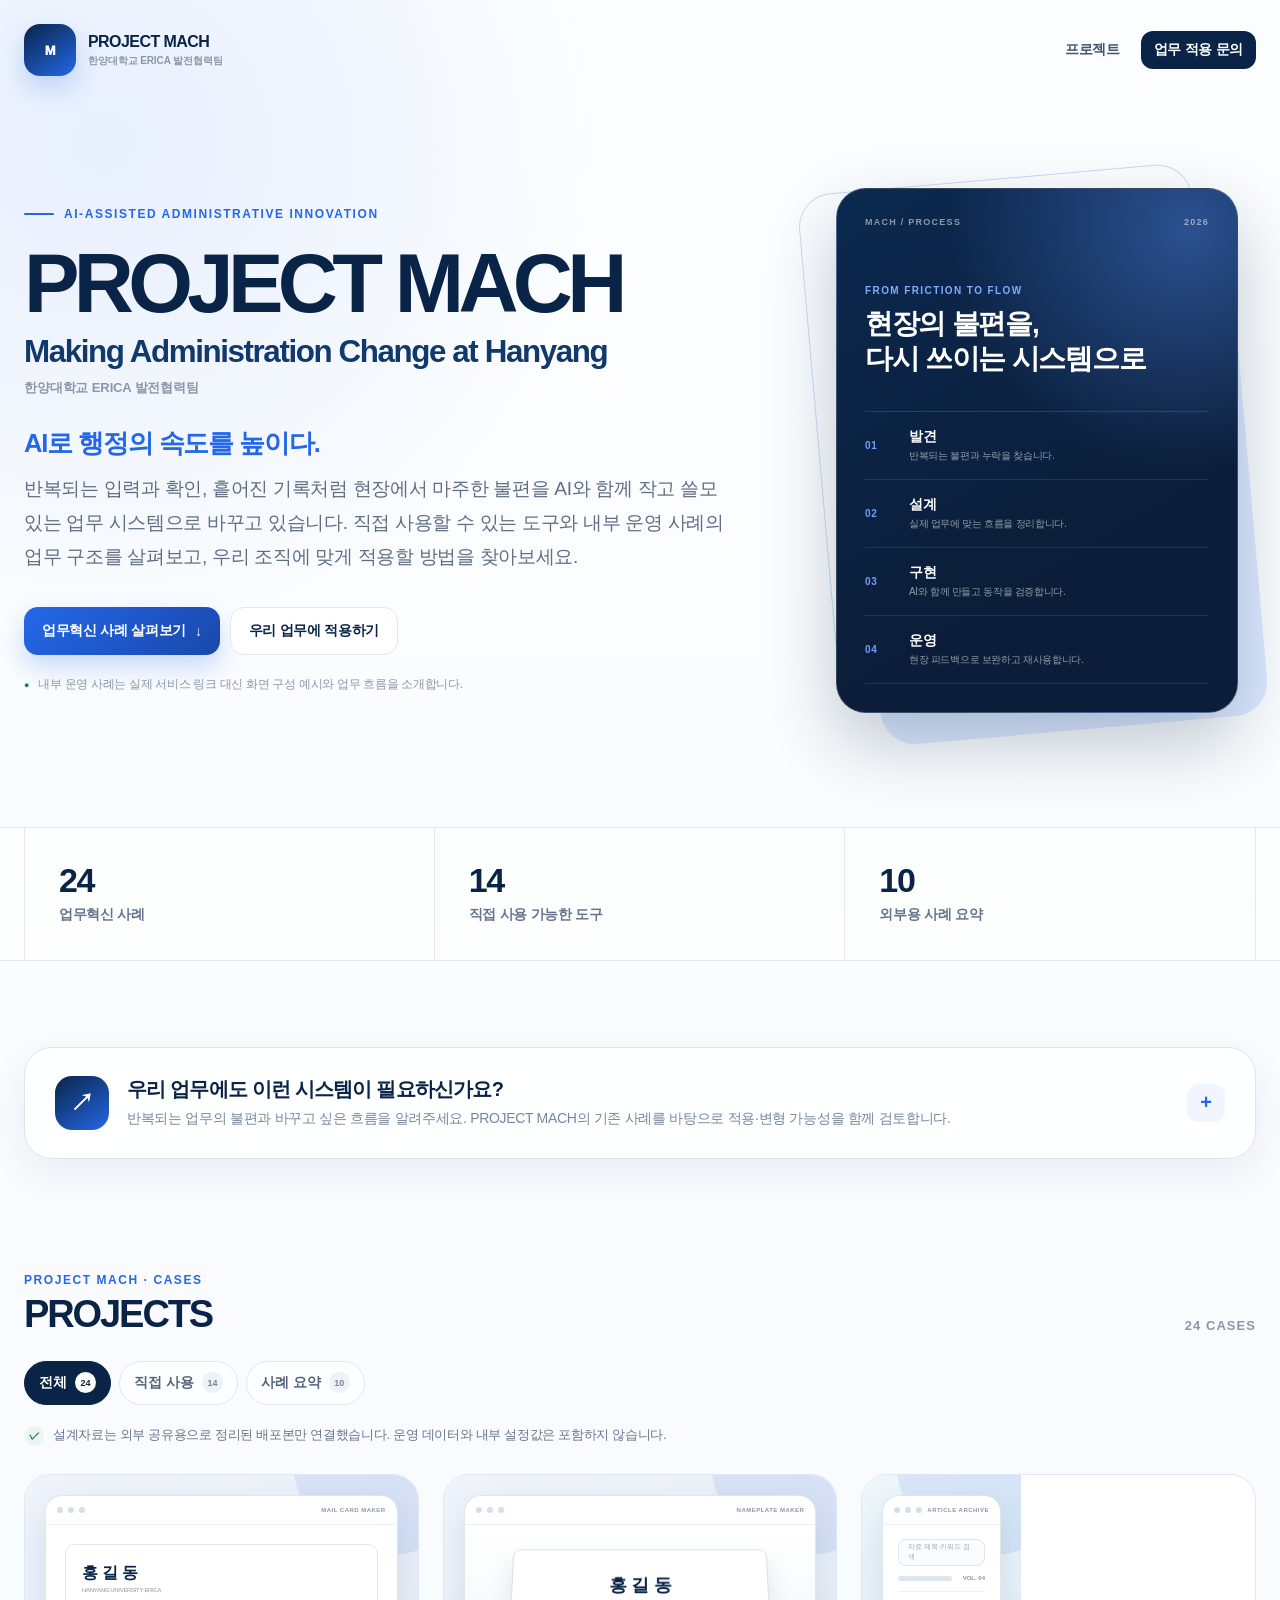
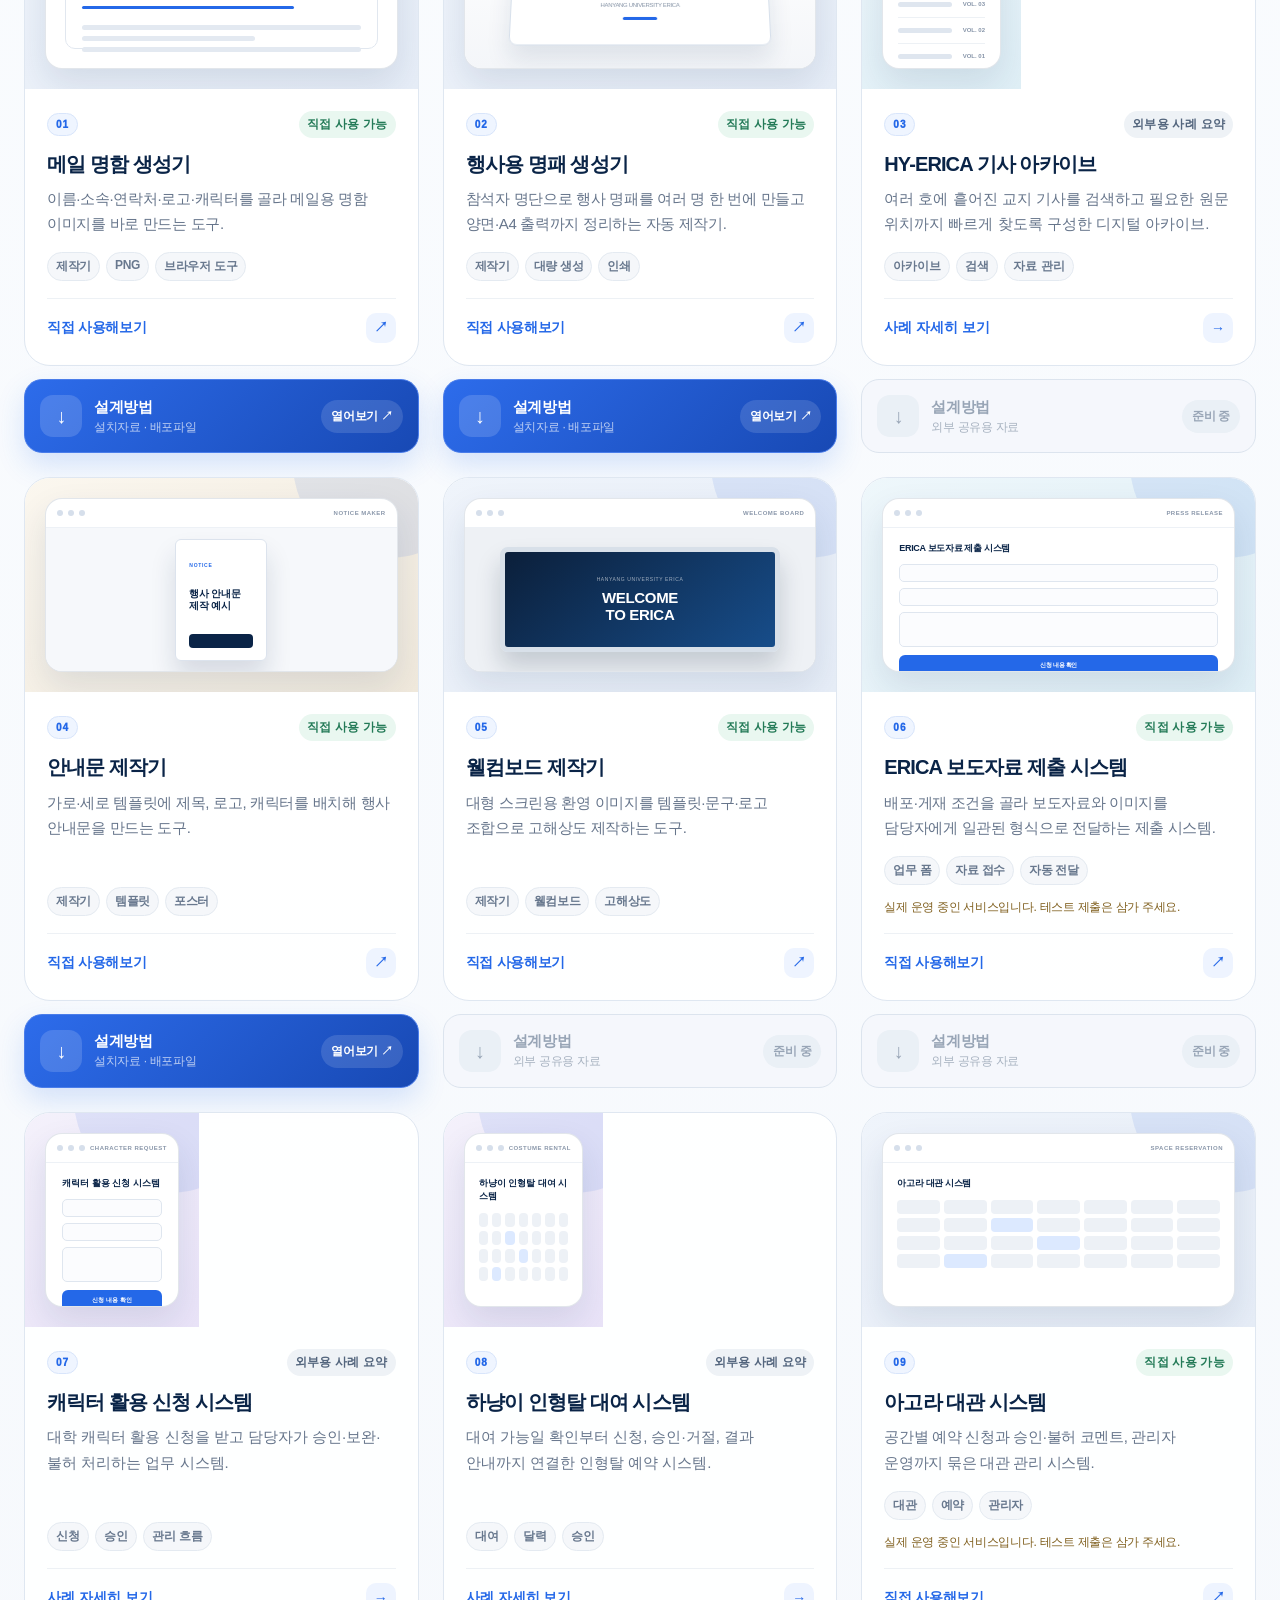
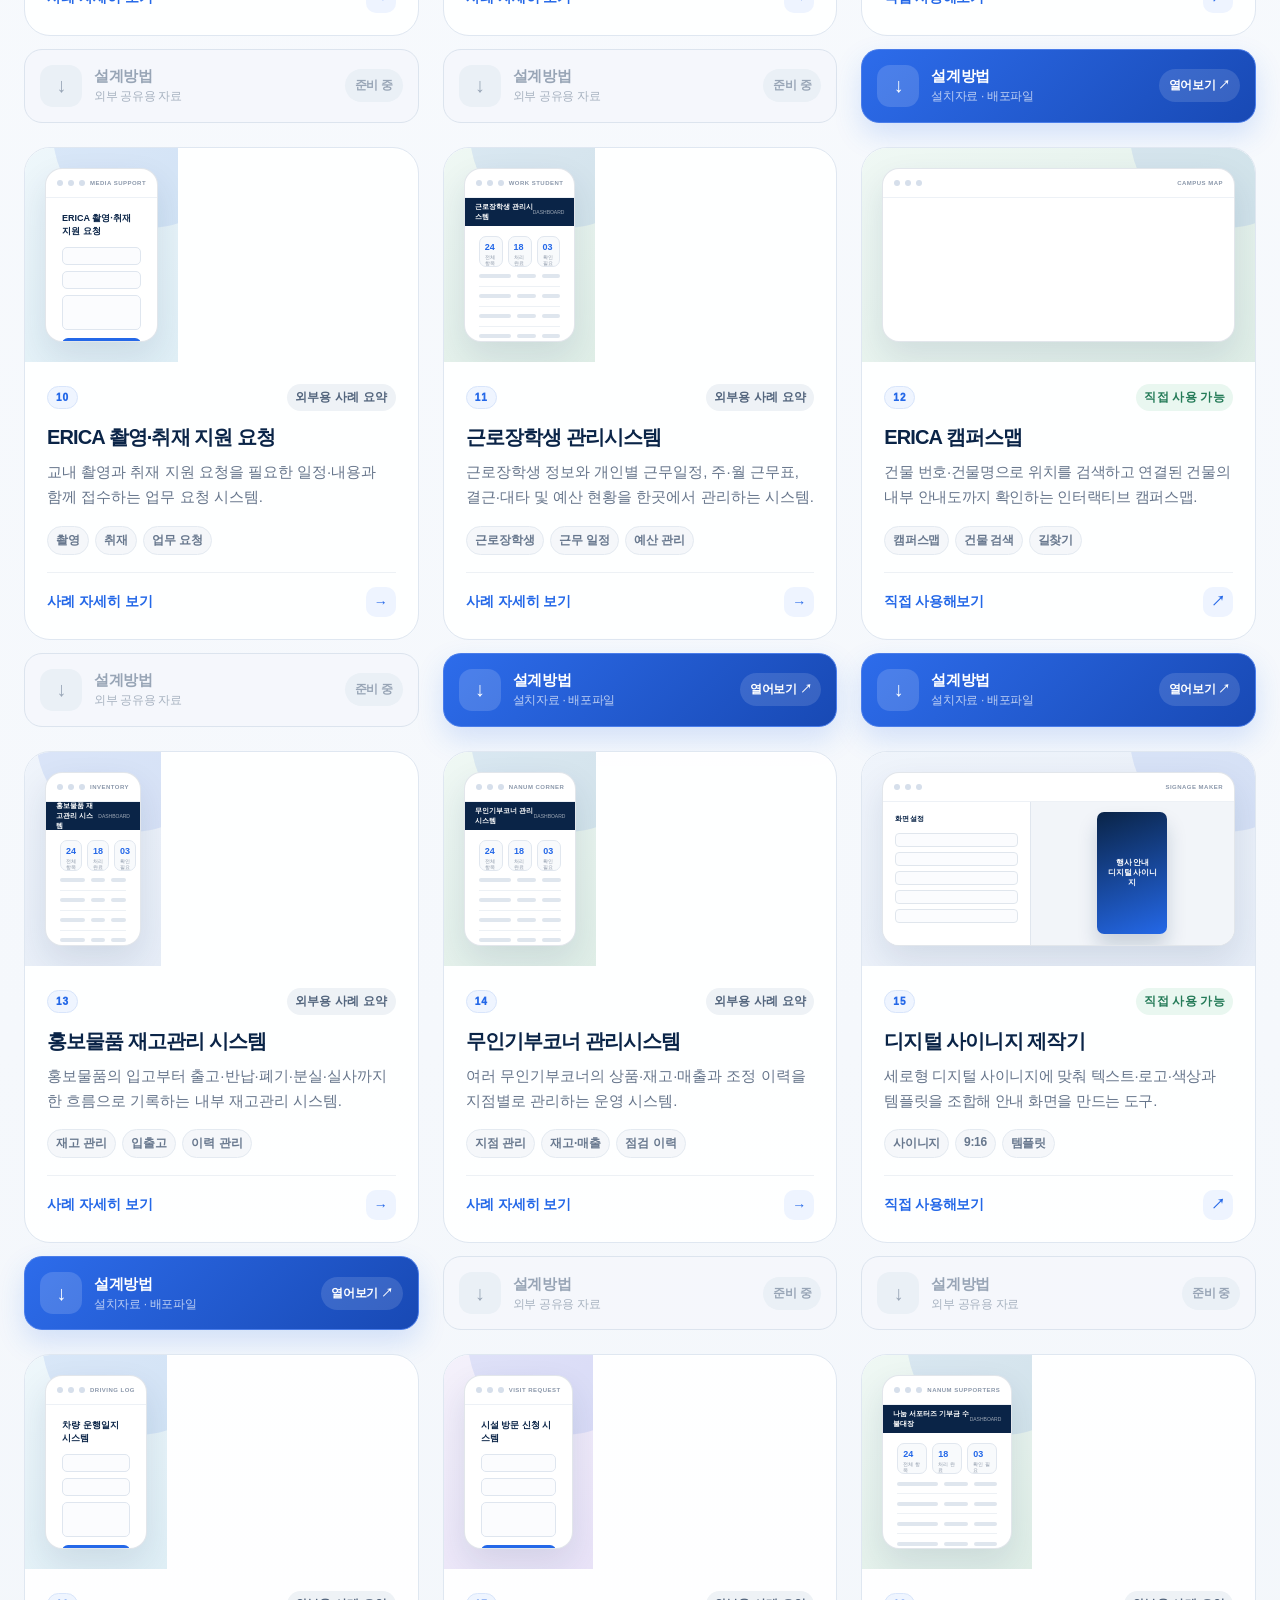
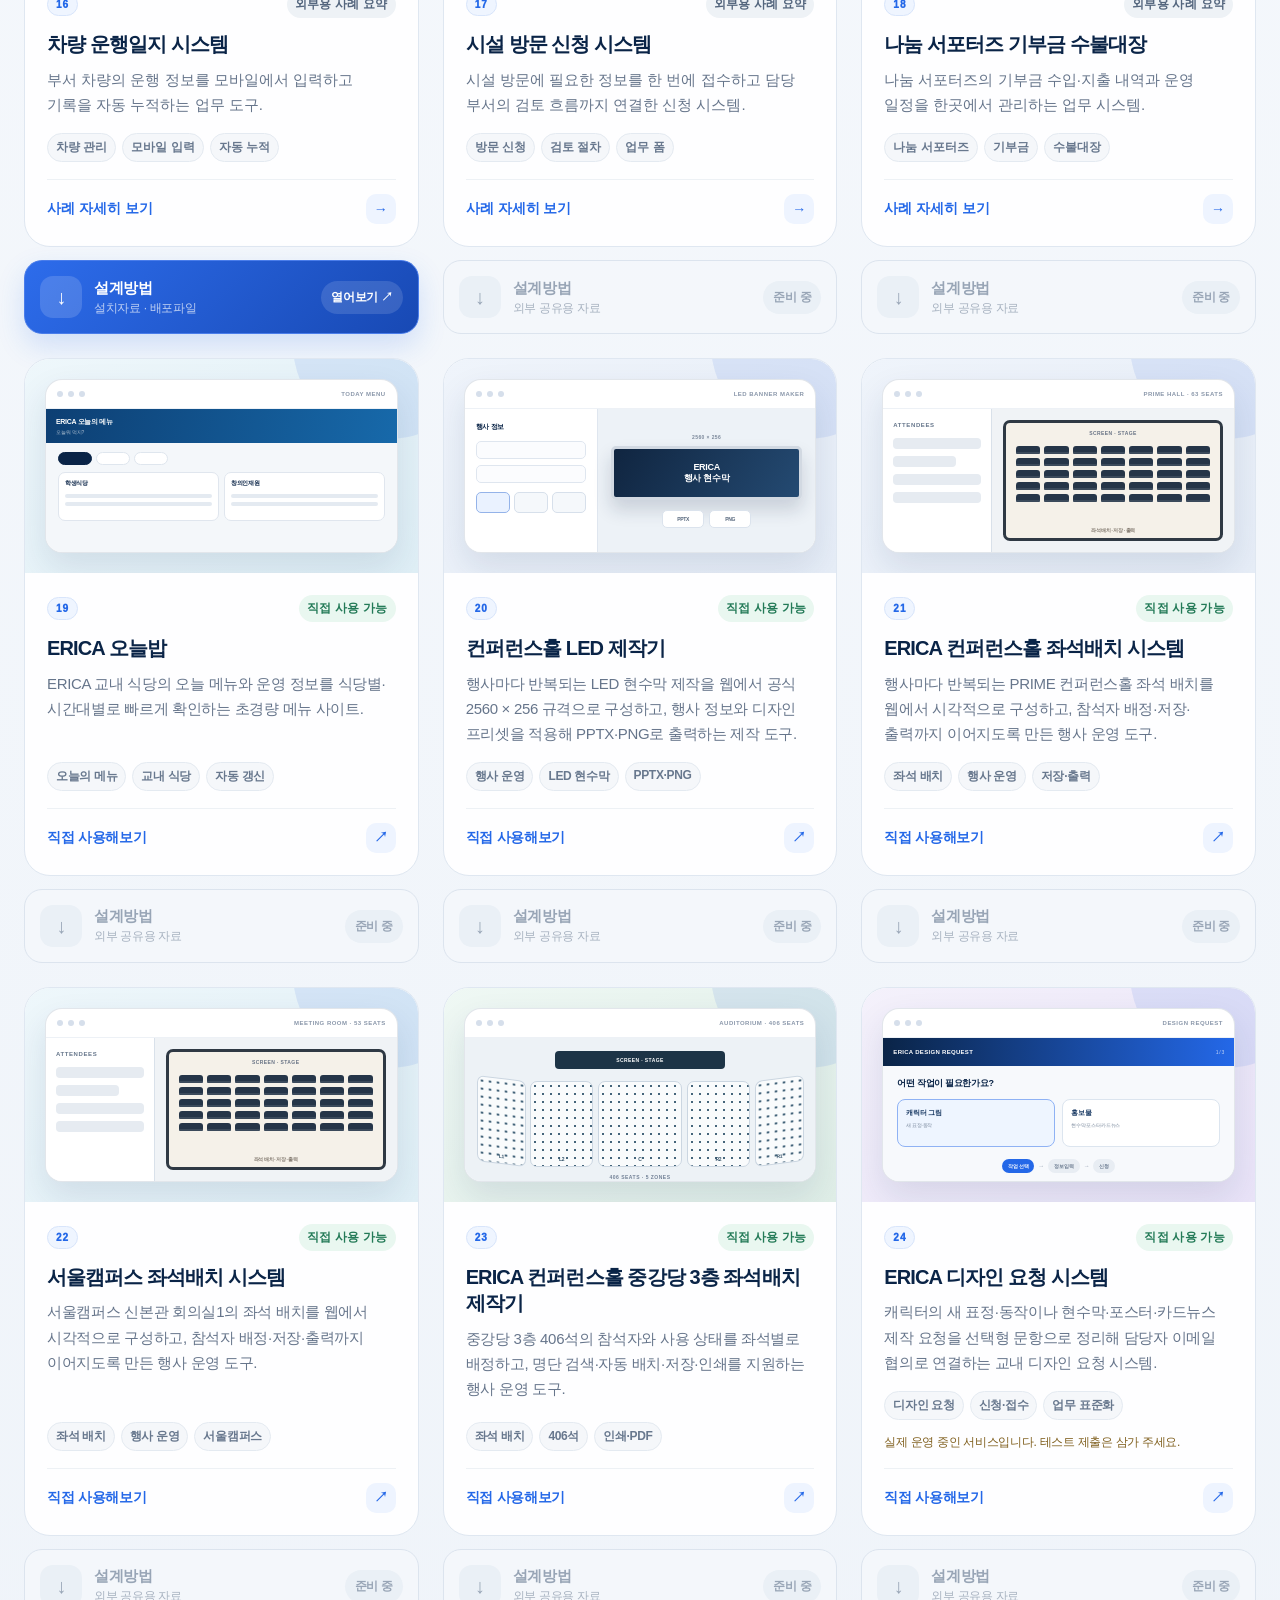
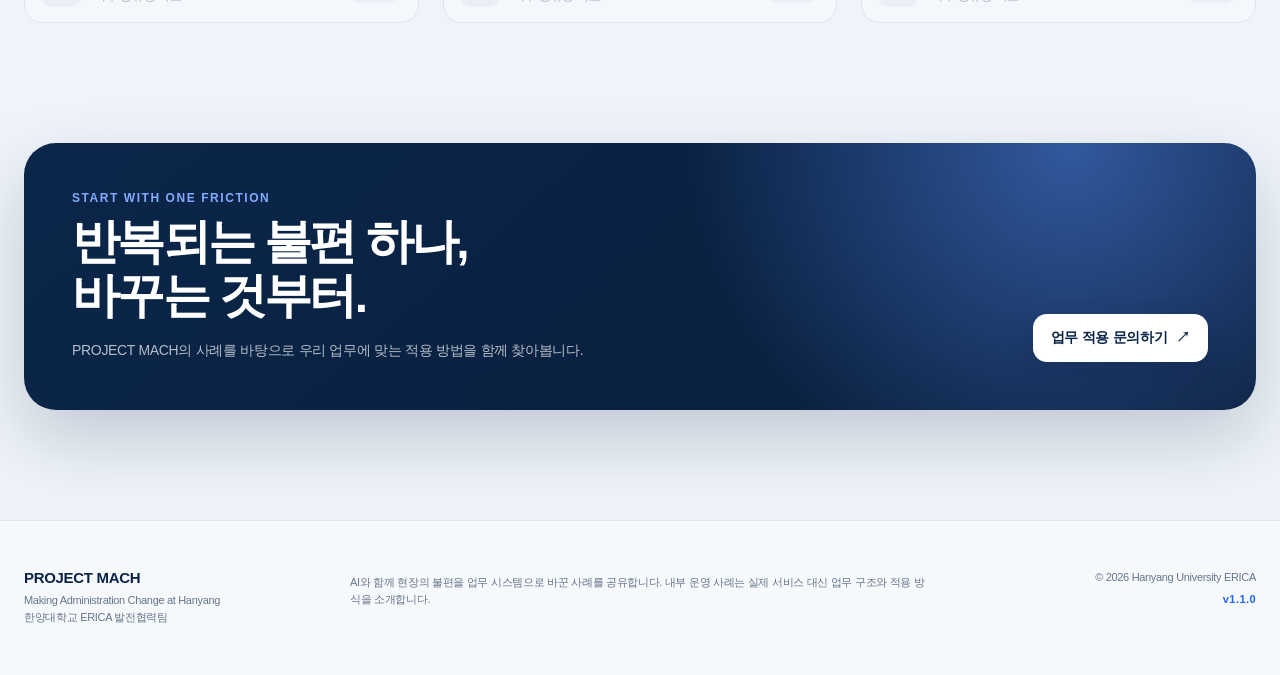
==== commit d1856546: "Sync latest public PROJECT MACH tools" ====
--- a/index.html
+++ b/index.html
@@ -67,8 +67,8 @@
 
     <section class="stats-band" aria-label="프로젝트 현황">
       <div class="shell stats-grid">
-        <div class="stat"><strong id="totalCount">19</strong><span>업무혁신 사례</span></div>
-        <div class="stat"><strong id="publicCount">9</strong><span>직접 사용 가능한 도구</span></div>
+        <div class="stat"><strong id="totalCount">24</strong><span>업무혁신 사례</span></div>
+        <div class="stat"><strong id="publicCount">14</strong><span>직접 사용 가능한 도구</span></div>
         <div class="stat"><strong id="caseCount">10</strong><span>외부용 사례 요약</span></div>
       </div>
     </section>
@@ -109,12 +109,12 @@
           <p class="section-kicker">PROJECT MACH · CASES</p>
           <h2 id="projects-title">PROJECTS</h2>
         </div>
-        <p><span id="visibleCount">19</span> CASES</p>
+        <p><span id="visibleCount">24</span> CASES</p>
       </div>
 
       <div class="filter-row" role="group" aria-label="프로젝트 공개 범위 필터">
-        <button class="filter active" type="button" data-filter="all" aria-pressed="true">전체 <span>19</span></button>
-        <button class="filter" type="button" data-filter="public" aria-pressed="false">직접 사용 <span>9</span></button>
+        <button class="filter active" type="button" data-filter="all" aria-pressed="true">전체 <span>24</span></button>
+        <button class="filter" type="button" data-filter="public" aria-pressed="false">직접 사용 <span>14</span></button>
         <button class="filter" type="button" data-filter="case" aria-pressed="false">사례 요약 <span>10</span></button>
       </div>
 
@@ -137,7 +137,7 @@
     <div class="shell footer-grid">
       <div><strong>PROJECT MACH</strong><p>Making Administration Change at Hanyang<br>한양대학교 ERICA 발전협력팀</p></div>
       <p>AI와 함께 현장의 불편을 업무 시스템으로 바꾼 사례를 공유합니다. 내부 운영 사례는 실제 서비스 대신 업무 구조와 적용 방식을 소개합니다.</p>
-      <p class="copyright">© <span id="year"></span> Hanyang University ERICA<br><span id="version">v1.0.0</span></p>
+      <p class="copyright">© <span id="year"></span> Hanyang University ERICA<br><span id="version">v1.1.0</span></p>
     </div>
   </footer>
 
--- a/styles.css
+++ b/styles.css
@@ -378,6 +378,54 @@
 .meal-card { height: 49px; padding: 6px; border: 1px solid #e0e6ee; border-radius: 7px; background: #fff; }
 .meal-card b { display: block; margin-bottom: 6px; color: var(--navy); font-size: 6px; }
 .meal-card i { display: block; width: 100%; height: 4px; margin: 4px 0; border-radius: 3px; background: #e4eaf1; }
+
+.mock.conference-led { display: grid; grid-template-columns: 38% 62%; background: #edf2f7; }
+.led-controls { padding: 13px 11px; border-right: 1px solid #dfe6ef; background: #fff; }
+.led-controls b { display: block; margin-bottom: 9px; color: var(--navy); font-size: 7px; }
+.led-controls > i { display: block; height: 18px; margin: 6px 0; border: 1px solid #dfe6ef; border-radius: 5px; background: #fbfcfe; }
+.led-presets { display: grid; grid-template-columns: repeat(3, 1fr); gap: 4px; margin-top: 9px; }
+.led-presets span { height: 21px; border: 1px solid #d7e0eb; border-radius: 5px; background: #f5f8fb; }
+.led-presets span:first-child { border-color: #94b3e9; background: #eaf2ff; }
+.led-preview { align-self: center; justify-self: center; width: 88%; text-align: center; }
+.led-preview > small { display: block; margin-bottom: 6px; color: #7c899b; font-size: 5px; font-weight: 850; letter-spacing: .08em; }
+.led-preview > b { height: 54px; display: grid; place-items: center; border: 3px solid #d2d9e2; border-radius: 5px; color: #fff; background: linear-gradient(120deg, #102540, #244a72); box-shadow: 0 10px 18px rgba(17, 39, 67, .16); font-size: 9px; line-height: 1.2; }
+.led-preview > div { display: flex; gap: 5px; justify-content: center; margin-top: 10px; }
+.led-preview > div span { min-width: 42px; padding: 5px; border: 1px solid #dbe3ed; border-radius: 5px; color: #53647a; background: #fff; font-size: 5px; font-weight: 900; }
+
+.mock.seat-plan { display: grid; grid-template-columns: 31% 69%; background: #f0f3f6; }
+.seat-sidebar { padding: 13px 10px; border-right: 1px solid #d9e1ea; background: #fff; }
+.seat-sidebar b { display: block; margin-bottom: 10px; color: #66768b; font-size: 6px; letter-spacing: .1em; }
+.seat-sidebar i { display: block; height: 11px; margin: 7px 0; border-radius: 4px; background: #e6ebf1; }
+.seat-sidebar i:nth-of-type(2) { width: 72%; }
+.seat-stage { position: relative; margin: 11px; border: 3px solid #2f3944; border-radius: 7px; background: #f5f1e9; overflow: hidden; }
+.seat-stage strong { display: block; margin: 7px auto 10px; color: #687385; font-size: 5px; text-align: center; letter-spacing: .08em; }
+.seat-grid { display: grid; grid-template-columns: repeat(7, 1fr); gap: 4px; padding: 0 10px; }
+.seat-grid i { height: 8px; border-radius: 3px 3px 1px 1px; background: #253548; box-shadow: inset 0 -2px rgba(255, 255, 255, .1); }
+.seat-stage small { position: absolute; left: 0; right: 0; bottom: 5px; color: #7d746a; font-size: 4.5px; font-weight: 850; text-align: center; }
+
+.mock.auditorium { padding: 13px 12px; background: #edf2f6; }
+.auditorium-stage-mini { width: 52%; height: 18px; display: grid; place-items: center; margin: 0 auto 12px; border-radius: 4px; color: #fff; background: #1d3446; font-size: 5px; font-weight: 900; letter-spacing: .08em; }
+.auditorium-zones { height: 86px; display: grid; grid-template-columns: .78fr 1fr 1.35fr 1fr .78fr; gap: 5px; }
+.auditorium-zones div { display: flex; align-items: end; justify-content: center; padding-bottom: 4px; border: 1px solid #cbd6e1; border-radius: 7px; color: #35536a; background: radial-gradient(circle, #45657b 0 1.2px, transparent 1.4px) 0 0 / 8px 8px, #f9fbfc; font-size: 5px; font-weight: 900; }
+.auditorium-zones div:first-child { transform: skewY(7deg); transform-origin: right top; }
+.auditorium-zones div:last-child { transform: skewY(-7deg); transform-origin: left top; }
+.mock.auditorium > small { display: block; margin-top: 7px; color: #728196; font-size: 5px; font-weight: 900; text-align: center; letter-spacing: .1em; }
+
+.mock.design-request { padding: 13px 14px; background: #f7f9fc; }
+.design-request-head { height: 28px; display: flex; align-items: center; justify-content: space-between; margin: -13px -14px 11px; padding: 0 10px; color: #fff; background: linear-gradient(90deg, var(--navy), var(--blue)); }
+.design-request-head b { font-size: 6px; letter-spacing: .05em; }
+.design-request-head span { font-size: 5px; opacity: .72; }
+.design-request-title { color: var(--navy); font-size: 9px; font-weight: 900; }
+.design-request-options { display: grid; grid-template-columns: 1fr 1fr; gap: 7px; margin-top: 9px; }
+.design-request-options div { height: 48px; padding: 8px; border: 1px solid #dce5ef; border-radius: 8px; background: #fff; }
+.design-request-options div:first-child { border-color: #8fb2f4; background: #eef5ff; }
+.design-request-options b, .design-request-options small { display: block; }
+.design-request-options b { color: #1d3d66; font-size: 7px; }
+.design-request-options small { margin-top: 4px; color: #77869a; font-size: 5px; }
+.design-request-flow { display: flex; align-items: center; justify-content: center; gap: 4px; margin-top: 12px; }
+.design-request-flow span { padding: 4px 6px; border-radius: 99px; color: #63748a; background: #e8edf3; font-size: 5px; font-weight: 900; }
+.design-request-flow span:first-child { color: #fff; background: var(--blue); }
+.design-request-flow i { color: #9aa6b6; font-size: 6px; font-style: normal; }
 
 .project-body { display: flex; flex: 1; flex-direction: column; padding: 22px; }
 .card-meta { display: flex; align-items: center; justify-content: space-between; gap: 10px; margin-bottom: 13px; }
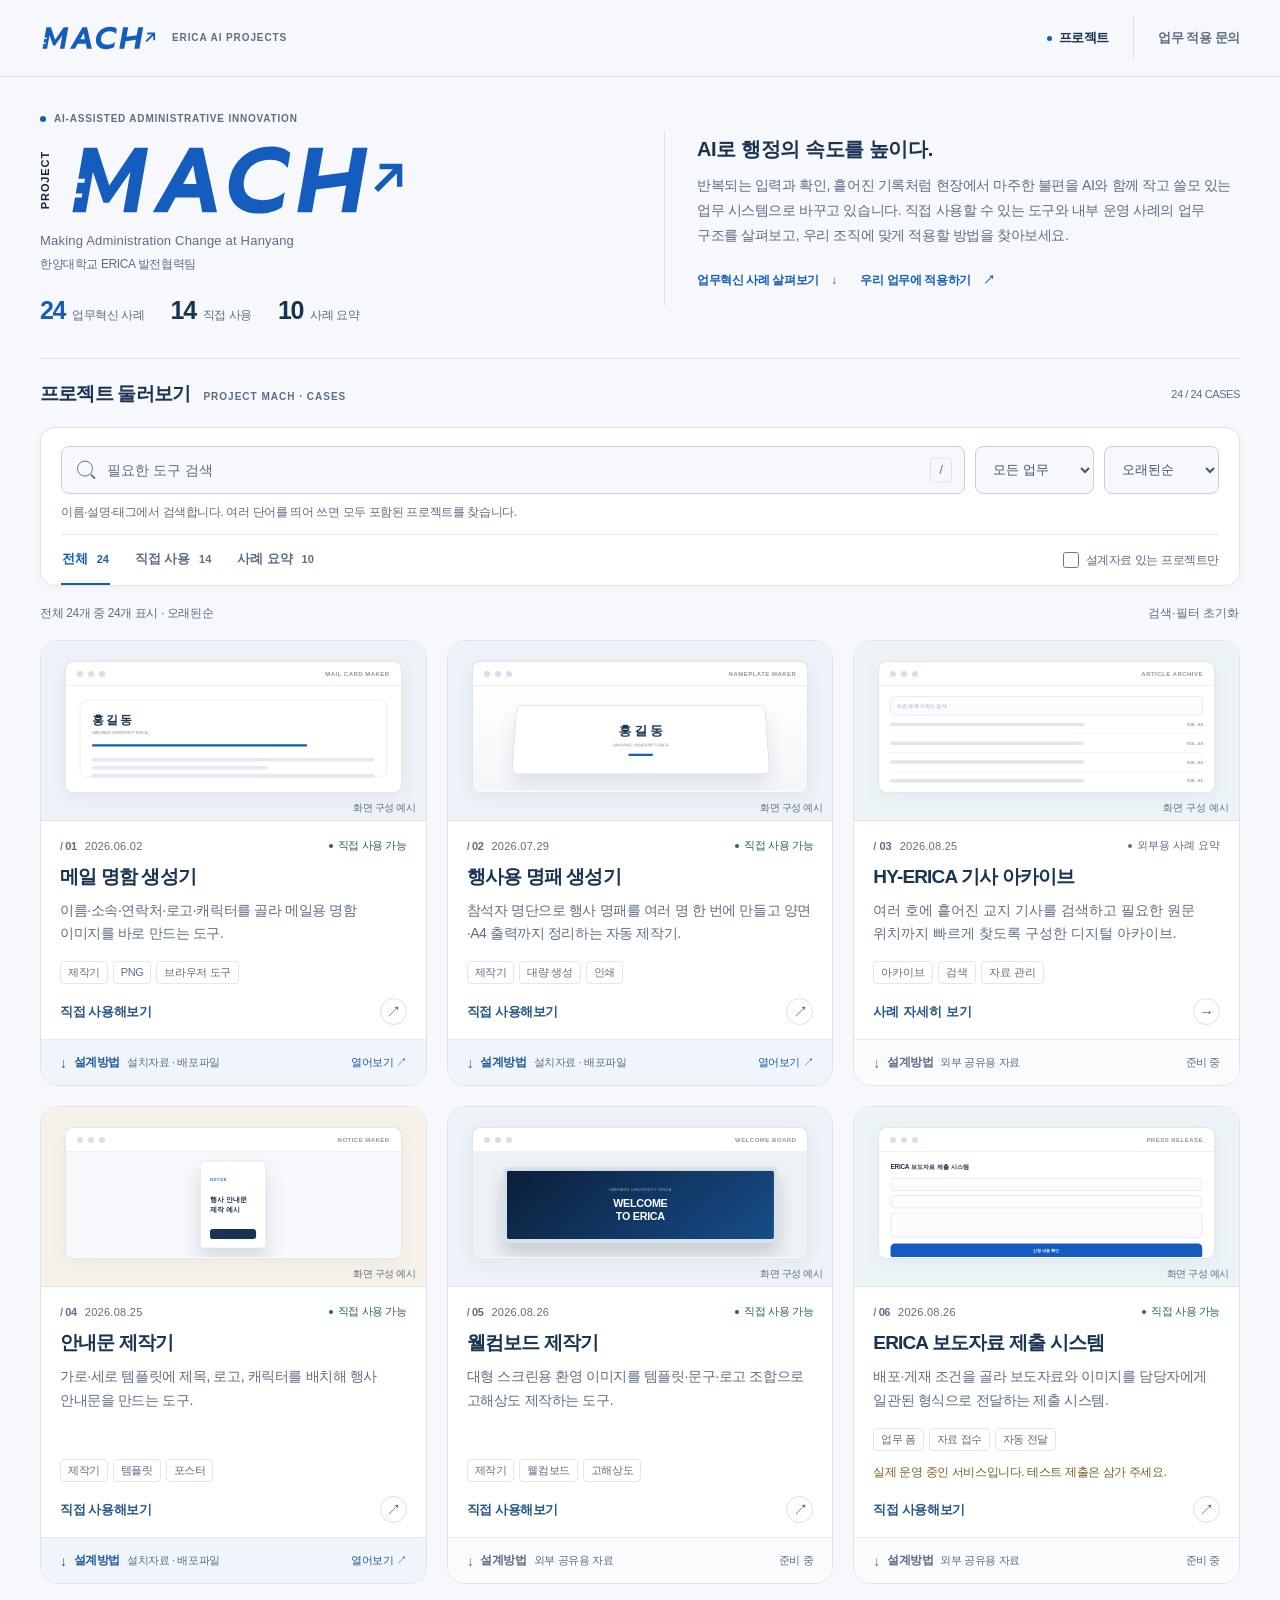
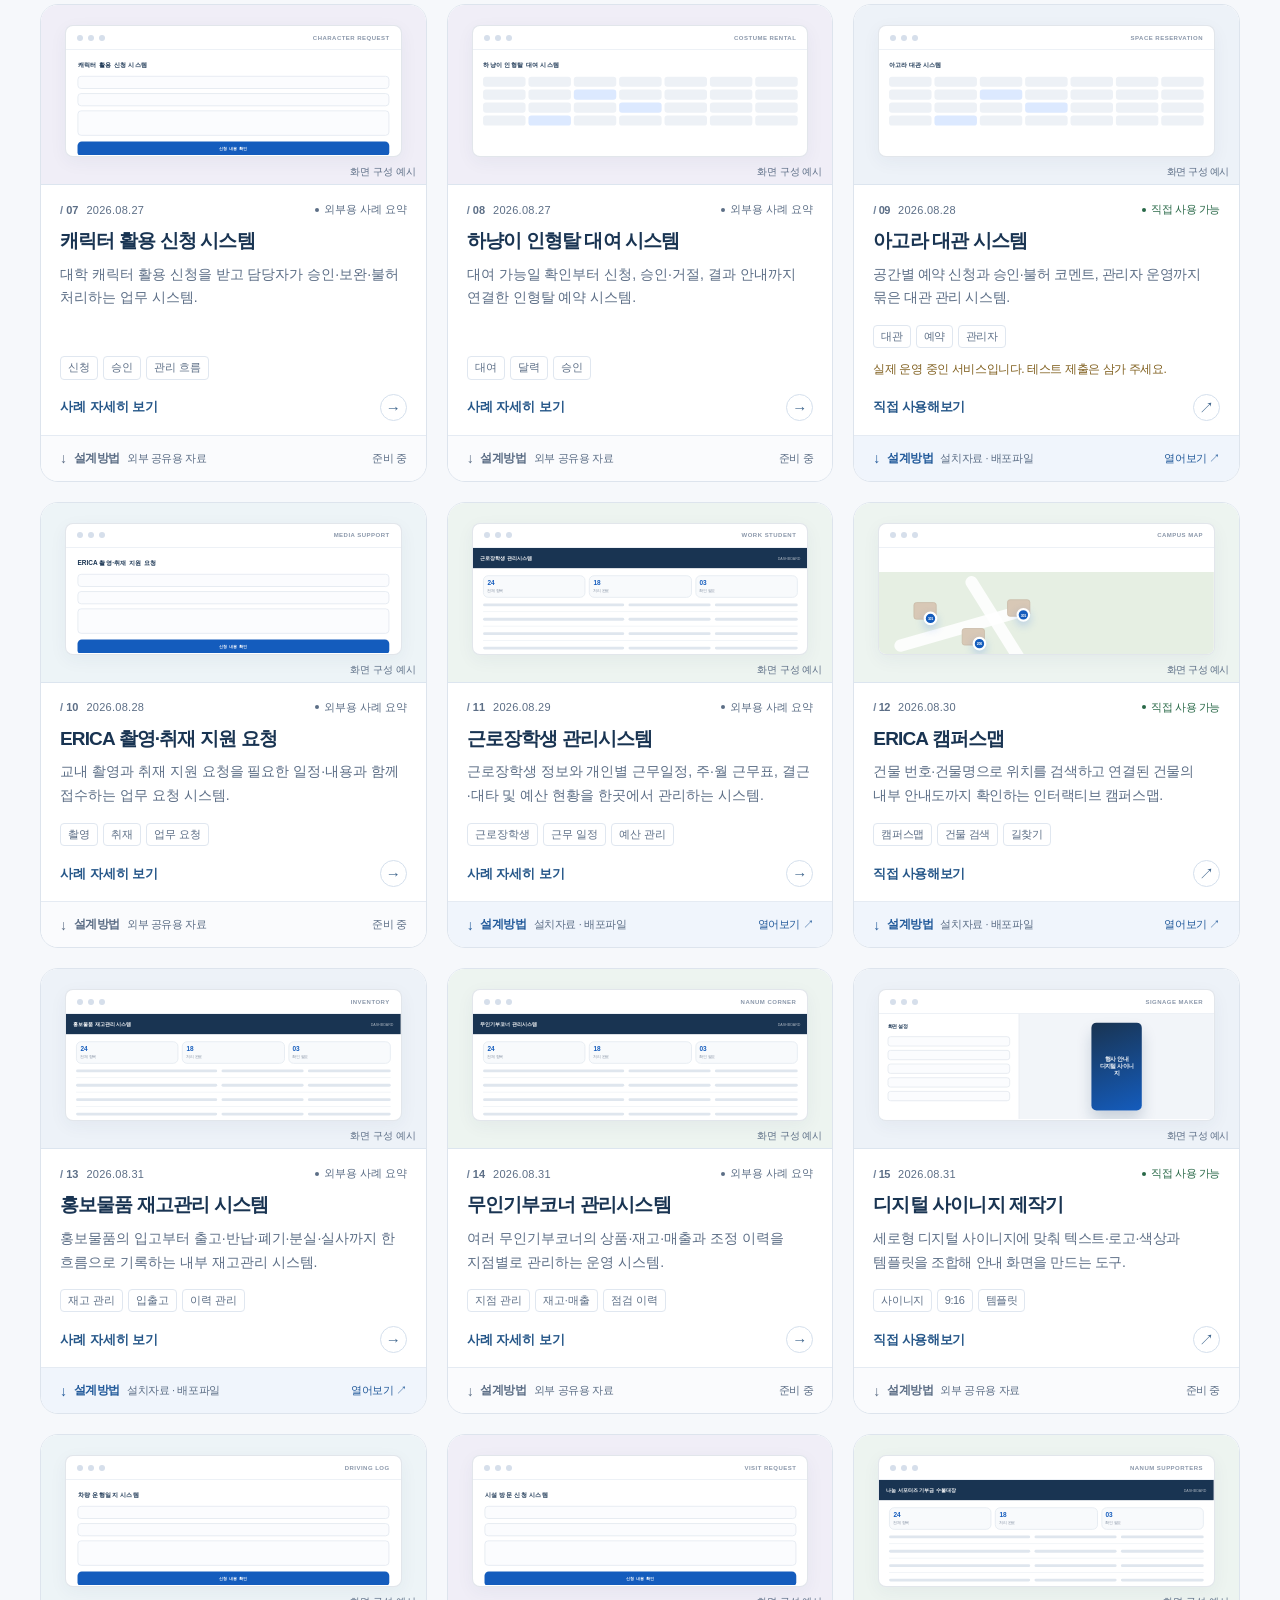
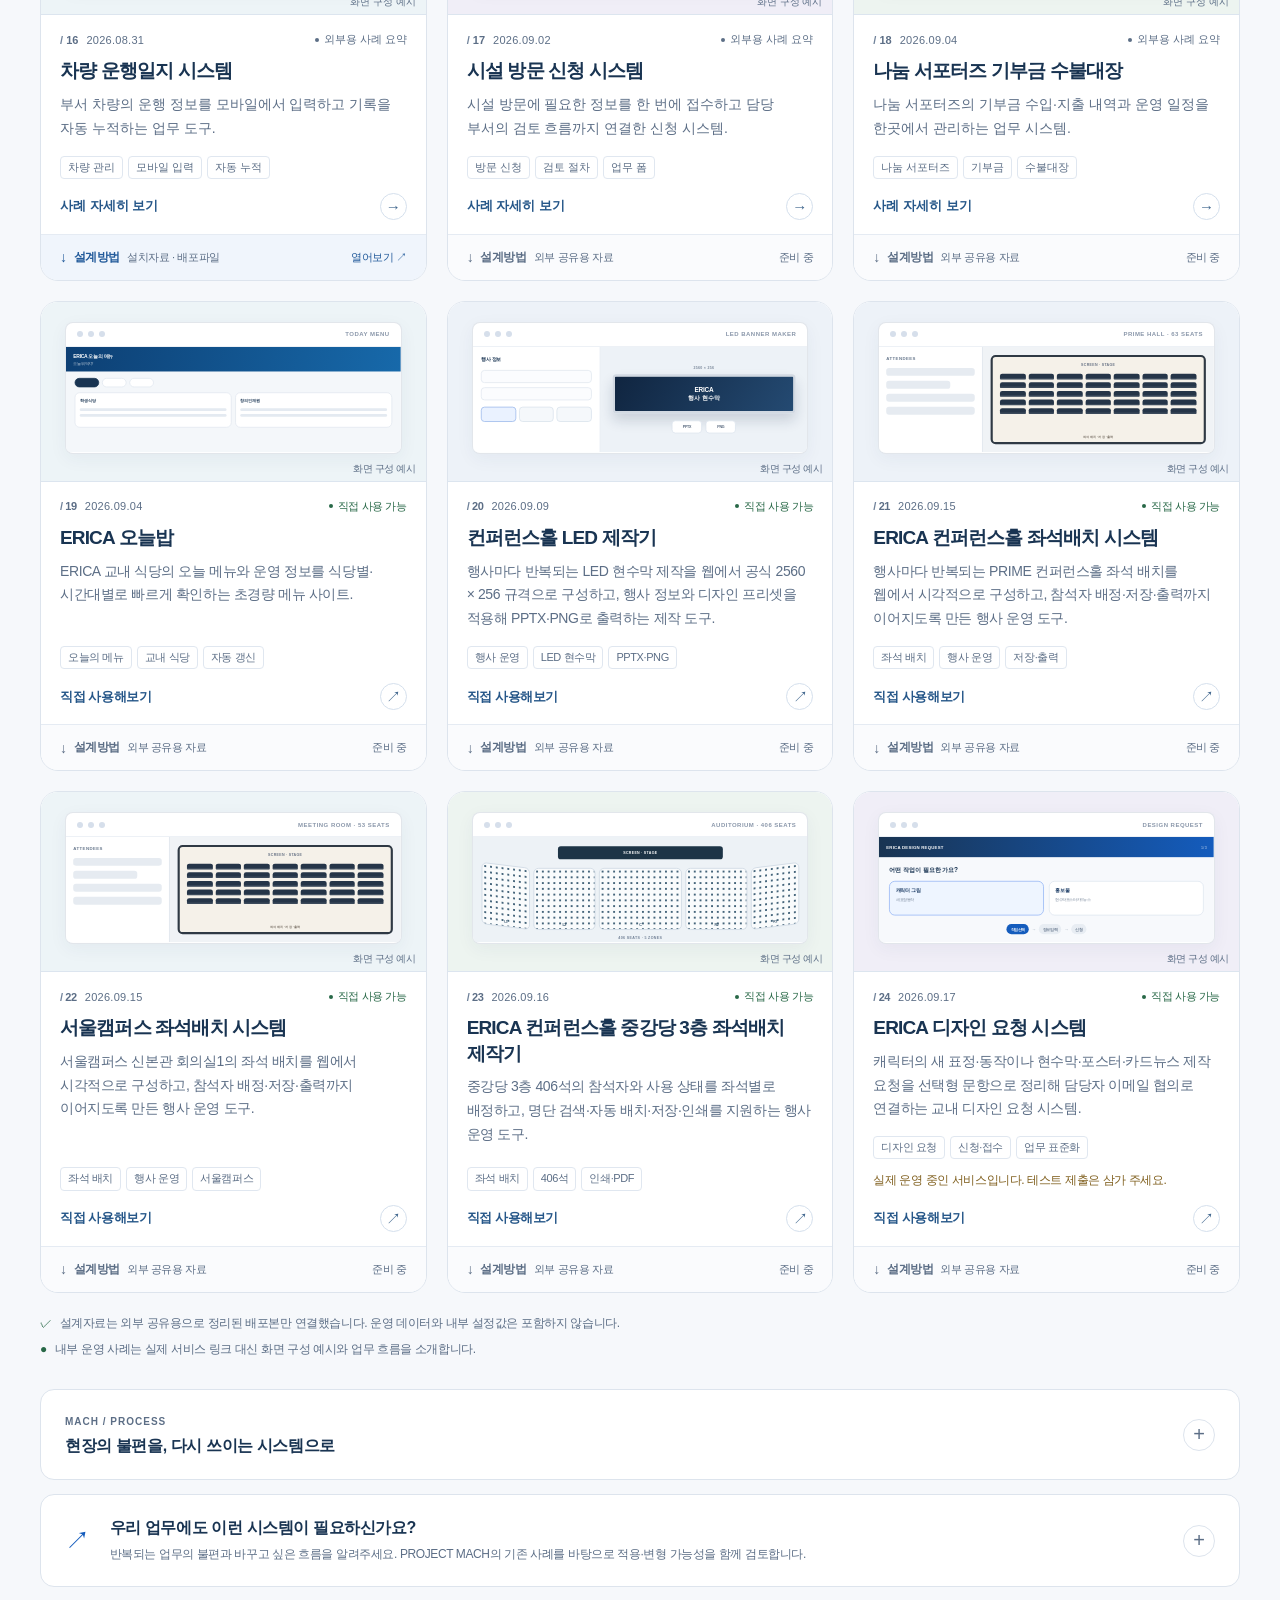
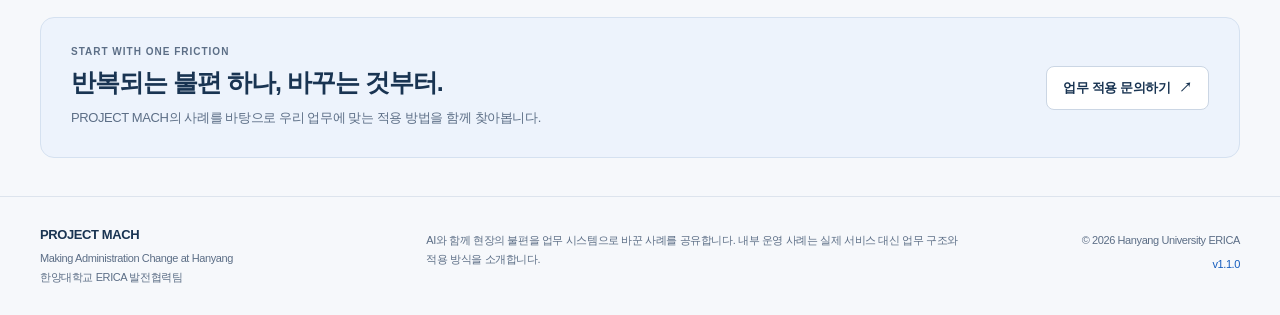
==== commit 82ff82bc: "Refresh public MACH design and project discovery" ====
--- a/index.html
+++ b/index.html
@@ -12,10 +12,11 @@
 
   <meta charset="utf-8">
   <meta name="viewport" content="width=device-width, initial-scale=1">
-  <meta name="theme-color" content="#0a2447">
+  <meta name="theme-color" content="#f6f8fb">
   <meta name="referrer" content="no-referrer">
   <meta name="description" content="한양대학교 ERICA 발전협력팀이 AI와 함께 만든 업무혁신 사례를 소개합니다. 직접 사용할 수 있는 도구와 외부 공유용 설계자료를 살펴보고 업무 적용을 문의하세요.">
   <title>PROJECT MACH | 한양대학교 ERICA 업무혁신 사례</title>
+  <link rel="icon" href="assets/mach-symbol.svg" type="image/svg+xml">
   <link rel="stylesheet" href="styles.css">
 </head>
 <body>
@@ -24,8 +25,8 @@
   <header class="site-header">
     <div class="shell nav-wrap">
       <a class="brand" href="#top" aria-label="PROJECT MACH 홈">
-        <span class="brand-mark" aria-hidden="true">M</span>
-        <span class="brand-copy"><strong>PROJECT MACH</strong><small>한양대학교 ERICA 발전협력팀</small></span>
+        <img class="brand-logo" src="assets/mach-wordmark.svg" width="254" height="58" alt="MACH">
+        <span class="brand-context">ERICA AI PROJECTS</span>
       </a>
       <nav class="nav-links" aria-label="주요 메뉴">
         <a href="#projects">프로젝트</a>
@@ -36,41 +37,92 @@
 
   <main id="top">
     <section class="hero shell" aria-labelledby="hero-title">
-      <div class="hero-copy">
-        <p class="eyebrow"><span></span> AI-ASSISTED ADMINISTRATIVE INNOVATION</p>
-        <h1 id="hero-title">PROJECT MACH</h1>
+      <div class="hero-identity">
+        <p class="eyebrow"><span aria-hidden="true"></span>AI-ASSISTED ADMINISTRATIVE INNOVATION</p>
+        <h1 id="hero-title"><span class="hero-project">PROJECT</span><img class="hero-wordmark" src="assets/mach-wordmark.svg" width="254" height="58" alt="MACH"></h1>
         <p class="hero-subtitle">Making Administration Change at Hanyang</p>
         <p class="hero-affiliation">한양대학교 ERICA 발전협력팀</p>
+        <div class="portfolio-summary" aria-label="프로젝트 현황">
+          <span><strong id="totalCount">24</strong> 업무혁신 사례</span>
+          <span><strong id="publicCount">14</strong> 직접 사용</span>
+          <span><strong id="caseCount">10</strong> 사례 요약</span>
+        </div>
+      </div>
+      <div class="hero-context">
         <p class="hero-tagline">AI로 행정의 속도를 높이다.</p>
         <p class="hero-lead">반복되는 입력과 확인, 흩어진 기록처럼 현장에서 마주한 불편을 AI와 함께 작고 쓸모 있는 업무 시스템으로 바꾸고 있습니다. 직접 사용할 수 있는 도구와 내부 운영 사례의 업무 구조를 살펴보고, 우리 조직에 맞게 적용할 방법을 찾아보세요.</p>
         <div class="hero-actions">
-          <a class="button primary" href="#projects">업무혁신 사례 살펴보기 <span aria-hidden="true">↓</span></a>
-          <a class="button secondary" href="#inquiry">우리 업무에 적용하기</a>
+          <a class="hero-link" href="#projects">업무혁신 사례 살펴보기 <span aria-hidden="true">↓</span></a>
+          <a class="hero-link" href="#inquiry">우리 업무에 적용하기 <span aria-hidden="true">↗</span></a>
         </div>
-        <p class="hero-note"><span aria-hidden="true">●</span> 내부 운영 사례는 실제 서비스 링크 대신 화면 구성 예시와 업무 흐름을 소개합니다.</p>
+      </div>
+    </section>
+
+    <section class="projects-section shell" id="projects" aria-labelledby="projects-title">
+      <div class="section-head">
+        <div>
+          <p class="section-kicker">PROJECT MACH · CASES</p>
+          <h2 id="projects-title">프로젝트 둘러보기</h2>
+        </div>
+        <p><span id="visibleCount">24</span> / 24 CASES</p>
       </div>
 
-      <div class="hero-visual" aria-label="업무혁신 과정: 발견, 설계, 구현, 운영">
-        <div class="process-card">
-          <div class="process-head"><span>MACH / PROCESS</span><span>2026</span></div>
-          <p class="process-kicker">FROM FRICTION TO FLOW</p>
-          <h2>현장의 불편을,<br>다시 쓰이는 시스템으로</h2>
-          <ol class="process-list">
+      <div class="discovery-panel">
+        <div class="project-search" role="search" aria-label="프로젝트 찾기">
+          <div class="search-field">
+            <label class="sr-only" for="projectSearch">프로젝트명·기능 검색</label>
+            <span class="search-icon" aria-hidden="true"></span>
+            <input id="projectSearch" type="search" placeholder="필요한 도구 검색" aria-controls="projectGrid" aria-describedby="searchHelp" autocomplete="off" aria-keyshortcuts="/ Escape">
+            <kbd class="search-shortcut" aria-hidden="true">/</kbd>
+            <button id="clearSearch" class="search-clear" type="button" aria-label="검색어만 지우기" title="검색어만 지우기 (Esc)" hidden>×</button>
+          </div>
+          <div class="select-field">
+            <label class="sr-only" for="projectCategory">업무 분류</label>
+            <select id="projectCategory" aria-controls="projectGrid">
+              <option value="all">모든 업무</option><option value="maker">제작·행사</option><option value="request">신청·예약</option><option value="manage">관리·기록</option><option value="info">정보·검색</option>
+            </select>
+          </div>
+          <div class="select-field sort-field">
+            <label class="sr-only" for="projectSort">정렬</label>
+            <select id="projectSort" aria-controls="projectGrid"><option value="oldest">오래된순</option><option value="newest">최신순</option></select>
+          </div>
+        </div>
+        <p id="searchHelp" class="project-help">이름·설명·태그에서 검색합니다. 여러 단어를 띄어 쓰면 모두 포함된 프로젝트를 찾습니다.</p>
+        <div class="filter-tools">
+          <div class="filter-row" role="group" aria-label="프로젝트 공개 범위 필터">
+            <button class="filter active" type="button" data-filter="all" aria-pressed="true">전체 <span>24</span></button>
+            <button class="filter" type="button" data-filter="public" aria-pressed="false">직접 사용 <span>14</span></button>
+            <button class="filter" type="button" data-filter="case" aria-pressed="false">사례 요약 <span>10</span></button>
+          </div>
+          <label class="guide-only"><input id="guideOnly" type="checkbox" aria-controls="projectGrid">설계자료 있는 프로젝트만</label>
+        </div>
+      </div>
+      <div class="results-row">
+        <p id="projectResults" role="status" aria-live="polite" aria-atomic="true"></p>
+        <button id="resetDiscovery" type="button">검색·필터 초기화</button>
+      </div>
+      <div id="emptyResults" class="empty-results" hidden>
+        <span class="empty-icon" aria-hidden="true">⌕</span>
+        <h3>조건에 맞는 프로젝트가 없습니다.</h3>
+        <p>검색어를 바꾸거나 필터를 초기화해 전체 목록을 확인하세요.</p>
+        <button id="emptyReset" class="button secondary" type="button">전체 프로젝트 보기</button>
+      </div>
+
+      <div class="project-grid" id="projectGrid"></div>
+      <p class="materials-note"><span aria-hidden="true">✓</span> 설계자료는 외부 공유용으로 정리된 배포본만 연결했습니다. 운영 데이터와 내부 설정값은 포함하지 않습니다.</p>
+      <p class="hero-note"><span aria-hidden="true">●</span> 내부 운영 사례는 실제 서비스 링크 대신 화면 구성 예시와 업무 흐름을 소개합니다.</p>
+    </section>
+
+    <section class="process-section shell" aria-label="업무혁신 과정">
+      <details class="process-details">
+        <summary><span><span class="section-kicker">MACH / PROCESS</span><strong>현장의 불편을, 다시 쓰이는 시스템으로</strong></span><span class="summary-toggle" aria-hidden="true">+</span></summary>
+        <div class="process-panel"><p class="process-kicker">FROM FRICTION TO FLOW</p><ol class="process-list">
             <li><b>01</b><span><strong>발견</strong><small>반복되는 불편과 누락을 찾습니다.</small></span></li>
             <li><b>02</b><span><strong>설계</strong><small>실제 업무에 맞는 흐름을 정리합니다.</small></span></li>
             <li><b>03</b><span><strong>구현</strong><small>AI와 함께 만들고 동작을 검증합니다.</small></span></li>
             <li><b>04</b><span><strong>운영</strong><small>현장 피드백으로 보완하고 재사용합니다.</small></span></li>
-          </ol>
-        </div>
-      </div>
-    </section>
-
-    <section class="stats-band" aria-label="프로젝트 현황">
-      <div class="shell stats-grid">
-        <div class="stat"><strong id="totalCount">24</strong><span>업무혁신 사례</span></div>
-        <div class="stat"><strong id="publicCount">14</strong><span>직접 사용 가능한 도구</span></div>
-        <div class="stat"><strong id="caseCount">10</strong><span>외부용 사례 요약</span></div>
-      </div>
+          </ol></div>
+      </details>
     </section>
 
     <section class="inquiry-teaser shell" id="inquiry" aria-labelledby="inquiry-title">
@@ -103,30 +155,10 @@
       </details>
     </section>
 
-    <section class="projects-section shell" id="projects" aria-labelledby="projects-title">
-      <div class="section-head">
-        <div>
-          <p class="section-kicker">PROJECT MACH · CASES</p>
-          <h2 id="projects-title">PROJECTS</h2>
-        </div>
-        <p><span id="visibleCount">24</span> CASES</p>
-      </div>
-
-      <div class="filter-row" role="group" aria-label="프로젝트 공개 범위 필터">
-        <button class="filter active" type="button" data-filter="all" aria-pressed="true">전체 <span>24</span></button>
-        <button class="filter" type="button" data-filter="public" aria-pressed="false">직접 사용 <span>14</span></button>
-        <button class="filter" type="button" data-filter="case" aria-pressed="false">사례 요약 <span>10</span></button>
-      </div>
-
-      <p class="materials-note"><span aria-hidden="true">✓</span> 설계자료는 외부 공유용으로 정리된 배포본만 연결했습니다. 운영 데이터와 내부 설정값은 포함하지 않습니다.</p>
-
-      <div class="project-grid" id="projectGrid"></div>
-    </section>
-
     <section class="closing shell" aria-labelledby="closing-title">
       <div>
         <p class="section-kicker">START WITH ONE FRICTION</p>
-        <h2 id="closing-title">반복되는 불편 하나,<br>바꾸는 것부터.</h2>
+        <h2 id="closing-title">반복되는 불편 하나, <br>바꾸는 것부터.</h2>
         <p class="closing-copy">PROJECT MACH의 사례를 바탕으로 우리 업무에 맞는 적용 방법을 함께 찾아봅니다.</p>
       </div>
       <a class="button light" href="#inquiry" id="closingInquiry">업무 적용 문의하기 <span aria-hidden="true">↗</span></a>
@@ -143,7 +175,7 @@
 
   <dialog class="case-dialog" id="caseDialog" aria-labelledby="dialogTitle">
     <button class="dialog-close" type="button" aria-label="사례 설명 닫기">×</button>
-    <div class="dialog-preview" id="dialogPreview"></div>
+    <div class="dialog-preview" id="dialogPreview" aria-hidden="true"></div>
     <div class="dialog-body">
       <div class="dialog-meta"><span id="dialogNumber"></span><span class="status case">CASE STUDY</span></div>
       <h2 id="dialogTitle"></h2>
--- a/styles.css
+++ b/styles.css
@@ -1,292 +1,148 @@
-:root {
-  color-scheme: light;
-  --navy: #0a2447;
-  --navy-2: #12396b;
-  --blue: #2468e8;
-  --blue-2: #4b86f8;
-  --blue-soft: #eaf2ff;
-  --ink: #13233a;
-  --muted: #66758b;
-  --muted-2: #8b97a8;
-  --line: #dfe7f1;
-  --paper: #f5f8fc;
-  --white: #fff;
-  --green: #237a57;
-  --green-soft: #e9f7f0;
-  --violet: #6b52bd;
-  --violet-soft: #f1edff;
-  --shadow: 0 22px 65px rgba(17, 47, 88, .12);
-  --radius: 26px;
-}
-
-* { box-sizing: border-box; }
-
-html { scroll-behavior: smooth; }
-
-body {
-  margin: 0;
-  overflow-x: clip;
-  color: var(--ink);
-  background:
-    radial-gradient(circle at 8% 2%, rgba(36, 104, 232, .09), transparent 31rem),
-    linear-gradient(180deg, #fbfdff 0, var(--paper) 60%, #eef3f9 100%);
-  font-family: -apple-system, BlinkMacSystemFont, "Segoe UI", "Pretendard", "Apple SD Gothic Neo", "Noto Sans KR", sans-serif;
-  letter-spacing: -.02em;
-}
-
-body.dialog-open { overflow: hidden; }
-
-a { color: inherit; text-decoration: none; }
-button, input, select, textarea { font: inherit; }
-button, summary { -webkit-tap-highlight-color: transparent; }
-
-.shell { width: min(1240px, calc(100% - 48px)); margin-inline: auto; }
-
-.skip-link {
-  position: fixed;
-  z-index: 100;
-  left: 18px;
-  top: 14px;
-  padding: 10px 14px;
-  border-radius: 10px;
-  color: #fff;
-  background: var(--navy);
-  transform: translateY(-160%);
-}
-
-.skip-link:focus { transform: none; }
-
-.site-header {
-  position: relative;
-  z-index: 20;
-  padding: 24px 0;
-}
-
-.nav-wrap { display: flex; align-items: center; justify-content: space-between; gap: 24px; }
-
-.brand { display: inline-flex; align-items: center; gap: 12px; min-width: 0; }
-
-.brand-mark {
-  width: 52px;
-  height: 52px;
-  display: grid;
-  place-items: center;
-  flex: 0 0 auto;
-  border-radius: 16px;
-  color: #fff;
-  background: linear-gradient(145deg, var(--navy), var(--blue));
-  box-shadow: 0 12px 28px rgba(36, 104, 232, .24);
-  font-size: 13px;
-  font-weight: 950;
-  letter-spacing: -.04em;
-}
-
-.brand-copy strong, .brand-copy small { display: block; }
-.brand-copy strong { color: var(--navy); font-size: 16px; letter-spacing: -.035em; white-space: nowrap; }
-.brand-copy small { margin-top: 3px; color: var(--muted-2); font-size: 10px; font-weight: 750; letter-spacing: -.01em; white-space: nowrap; }
-
-.nav-links { display: flex; align-items: center; gap: 8px; }
-.nav-links a { padding: 10px 13px; border-radius: 12px; color: #43546c; font-size: 14px; font-weight: 800; }
-.nav-links a:hover { color: var(--blue); background: rgba(255, 255, 255, .72); }
-.nav-links .nav-cta { color: #fff; background: var(--navy); }
-.nav-links .nav-cta:hover { color: #fff; background: var(--blue); }
-
-.hero {
-  display: grid;
-  grid-template-columns: minmax(0, 1.25fr) minmax(360px, .75fr);
-  gap: 64px;
-  align-items: center;
-  min-height: 680px;
-  padding-top: 70px;
-  padding-bottom: 96px;
-}
-
-.hero-copy { min-width: 0; }
-
-.eyebrow, .section-kicker {
-  margin: 0;
-  color: var(--blue);
-  font-size: 12px;
-  font-weight: 900;
-  letter-spacing: .13em;
-  text-transform: uppercase;
-}
-
-.eyebrow { display: flex; align-items: center; gap: 10px; }
-.eyebrow span { width: 30px; height: 2px; border-radius: 99px; background: var(--blue); }
-
-.hero h1 {
-  max-width: 820px;
-  margin: 22px 0 8px;
-  color: var(--navy);
-  font-size: clamp(58px, 6.5vw, 88px);
-  line-height: .98;
-  letter-spacing: -.068em;
-  word-break: keep-all;
-}
-
-.hero-subtitle {
-  max-width: 740px;
-  margin: 0;
-  color: var(--navy-2);
-  font-size: clamp(22px, 2.45vw, 32px);
-  font-weight: 780;
-  line-height: 1.25;
-  letter-spacing: -.045em;
-  word-break: keep-all;
-}
-
-.hero-affiliation {
-  margin: 8px 0 0;
-  color: var(--muted-2);
-  font-size: 13px;
-  font-weight: 800;
-  letter-spacing: -.01em;
-}
-
-.hero-tagline {
-  margin: 30px 0 12px;
-  color: var(--blue);
-  font-size: clamp(20px, 2vw, 27px);
-  font-weight: 900;
-  line-height: 1.28;
-  letter-spacing: -.045em;
-  word-break: keep-all;
-}
-
-.hero-lead {
-  max-width: 740px;
-  margin: 0;
-  color: #5f6e83;
-  font-size: clamp(16px, 1.5vw, 19px);
-  font-weight: 540;
-  line-height: 1.78;
-  word-break: keep-all;
-}
-
-.hero-actions { display: flex; flex-wrap: wrap; gap: 10px; margin-top: 34px; }
-
-.button {
-  min-height: 48px;
-  display: inline-flex;
-  align-items: center;
-  justify-content: center;
-  gap: 9px;
-  padding: 12px 18px;
-  border: 0;
-  border-radius: 14px;
-  cursor: pointer;
-  font-size: 14px;
-  font-weight: 850;
-  transition: transform .18s ease, background-color .18s ease, box-shadow .18s ease;
-}
-
-.button:hover { transform: translateY(-2px); }
-.button.primary { color: #fff; background: linear-gradient(135deg, var(--blue), #1948ab); box-shadow: 0 12px 26px rgba(36, 104, 232, .24); }
-.button.secondary { color: var(--navy); background: #fff; border: 1px solid var(--line); }
-.button.light { color: var(--navy); background: #fff; box-shadow: 0 12px 28px rgba(2, 20, 45, .16); }
-
-.hero-note { margin: 20px 0 0; color: var(--muted-2); font-size: 12px; line-height: 1.55; }
-.hero-note span { color: var(--green); margin-right: 6px; font-size: 9px; }
-
-.hero-visual { position: relative; padding: 18px; }
-.hero-visual::before, .hero-visual::after { content: ""; position: absolute; border-radius: 34px; transform: rotate(-5deg); }
-.hero-visual::before { inset: 38px 8px 0 42px; background: #dce9ff; }
-.hero-visual::after { inset: 8px 44px 36px 0; border: 1px solid #c9daf5; }
-
-.process-card {
-  position: relative;
-  z-index: 1;
-  overflow: hidden;
-  padding: 28px;
-  border: 1px solid rgba(255, 255, 255, .18);
-  border-radius: 30px;
-  color: #fff;
-  background:
-    radial-gradient(circle at 88% 8%, rgba(91, 148, 255, .4), transparent 15rem),
-    linear-gradient(150deg, #0b294f, #0b1d38 70%);
-  box-shadow: 0 30px 70px rgba(8, 33, 64, .24);
-}
-
-.process-head { display: flex; justify-content: space-between; gap: 20px; color: rgba(255, 255, 255, .52); font-size: 9px; font-weight: 850; letter-spacing: .14em; }
-.process-kicker { margin: 58px 0 10px; color: #82abff; font-size: 10px; font-weight: 900; letter-spacing: .14em; }
-.process-card h2 { margin: 0 0 34px; font-size: 28px; line-height: 1.26; letter-spacing: -.045em; }
-.process-list { list-style: none; margin: 0; padding: 0; border-top: 1px solid rgba(255, 255, 255, .12); }
-.process-list li { display: grid; grid-template-columns: 32px 1fr; gap: 12px; align-items: center; padding: 16px 0; border-bottom: 1px solid rgba(255, 255, 255, .1); }
-.process-list b { color: #6f9cff; font-size: 10px; letter-spacing: .08em; }
-.process-list strong, .process-list small { display: block; }
-.process-list strong { font-size: 14px; }
-.process-list small { margin-top: 3px; color: rgba(255, 255, 255, .56); font-size: 10px; }
-
-.stats-band { border-block: 1px solid #e2e9f2; background: rgba(255, 255, 255, .66); }
-.stats-grid { display: grid; grid-template-columns: repeat(3, 1fr); }
-.stat { min-height: 132px; display: flex; flex-direction: column; justify-content: center; padding: 24px 34px; border-right: 1px solid #e2e9f2; }
-.stat:first-child { border-left: 1px solid #e2e9f2; }
-.stat strong { color: var(--navy); font-size: 34px; line-height: 1; letter-spacing: -.04em; }
-.stat span { margin-top: 9px; color: var(--muted); font-size: 14px; font-weight: 750; }
-
-.inquiry-teaser { padding-top: 86px; scroll-margin-top: 22px; }
-.inquiry-details { overflow: hidden; border: 1px solid #dce5f0; border-radius: 28px; background: rgba(255, 255, 255, .9); box-shadow: 0 14px 42px rgba(20, 49, 88, .07); }
-.inquiry-details summary { list-style: none; display: grid; grid-template-columns: 54px minmax(0, 1fr) 38px; gap: 18px; align-items: center; padding: 28px 30px; cursor: pointer; }
-.inquiry-details summary::-webkit-details-marker { display: none; }
-.inquiry-icon { width: 54px; height: 54px; display: grid; place-items: center; border-radius: 17px; color: #fff; background: linear-gradient(145deg, var(--navy), var(--blue)); font-size: 24px; font-weight: 900; }
-.inquiry-summary-copy strong, .inquiry-summary-copy small { display: block; }
-.inquiry-summary-copy strong { color: var(--navy); font-size: 20px; letter-spacing: -.04em; }
-.inquiry-summary-copy small { margin-top: 5px; color: #78869a; font-size: 14px; line-height: 1.55; }
-.summary-toggle { width: 38px; height: 38px; display: grid; place-items: center; border-radius: 12px; color: var(--blue); background: #f0f5ff; font-size: 20px; font-weight: 900; transition: transform .2s ease; }
-.inquiry-details[open] .summary-toggle { transform: rotate(45deg); }
-.inquiry-panel { padding: 28px 30px 32px; border-top: 1px solid #e8edf4; }
-.inquiry-intro { max-width: 850px; margin: 0 0 24px; color: var(--muted); font-size: 14px; line-height: 1.75; }
-.inquiry-form { display: grid; grid-template-columns: repeat(2, minmax(0, 1fr)); gap: 16px; }
-.field { display: flex; flex-direction: column; gap: 7px; }
-.field.full { grid-column: 1 / -1; }
-.field label { color: #35465e; font-size: 14px; font-weight: 850; }
-.field label em { color: var(--blue); font-style: normal; }
-.field input, .field select, .field textarea { width: 100%; border: 1px solid #dbe4ef; border-radius: 12px; padding: 12px 13px; outline: none; color: var(--ink); background: #fbfcfe; font-size: 14px; transition: border-color .18s, box-shadow .18s, background .18s; }
-.field textarea { min-height: 104px; resize: vertical; line-height: 1.6; }
-.field input:focus, .field select:focus, .field textarea:focus { border-color: #8fb1f5; background: #fff; box-shadow: 0 0 0 4px rgba(36, 104, 232, .09); }
-.form-footer { grid-column: 1 / -1; display: flex; justify-content: space-between; align-items: center; gap: 20px; flex-wrap: wrap; margin-top: 5px; padding-top: 20px; border-top: 1px solid #edf1f5; }
-.form-footer p { max-width: 610px; margin: 0; color: var(--muted-2); font-size: 11px; line-height: 1.55; }
-
-.projects-section { padding-top: 114px; padding-bottom: 120px; scroll-margin-top: 12px; }
-.section-head { display: flex; align-items: end; justify-content: space-between; gap: 28px; margin-bottom: 28px; }
-.section-head h2 { margin: 8px 0 0; color: var(--navy); font-size: 38px; line-height: 1; letter-spacing: -.055em; }
-.section-head > p { margin: 0; color: var(--muted-2); font-size: 13px; font-weight: 850; letter-spacing: .08em; }
-
-.filter-row { display: flex; flex-wrap: wrap; gap: 8px; margin-bottom: 26px; }
-.filter { min-height: 44px; display: inline-flex; align-items: center; gap: 8px; padding: 8px 14px; border: 1px solid var(--line); border-radius: 999px; color: #53647b; background: rgba(255, 255, 255, .78); cursor: pointer; font-size: 14px; font-weight: 850; }
-.filter span { min-width: 21px; height: 21px; display: grid; place-items: center; padding: 0 5px; border-radius: 99px; color: #75839a; background: #edf2f7; font-size: 9px; }
-.filter:hover, .filter.active { color: #fff; border-color: var(--navy); background: var(--navy); }
-.filter.active span { color: var(--navy); background: #fff; }
-
-.materials-note { display: flex; align-items: flex-start; gap: 9px; margin: -6px 0 28px; color: #66758b; font-size: 13px; line-height: 1.6; }
-.materials-note span { width: 20px; height: 20px; display: grid; place-items: center; flex: 0 0 auto; margin-top: 1px; border-radius: 50%; color: var(--green); background: var(--green-soft); font-size: 11px; font-weight: 950; }
-
-.project-grid { display: grid; grid-template-columns: repeat(3, minmax(0, 1fr)); gap: 24px; }
-.project-item { min-width: 0; display: flex; flex-direction: column; gap: 13px; }
-.project-card { width: 100%; min-width: 0; display: flex; flex: 1; flex-direction: column; overflow: hidden; padding: 0; border: 1px solid var(--line); border-radius: var(--radius); color: inherit; background: rgba(255, 255, 255, .94); box-shadow: 0 1px 0 rgba(255, 255, 255, .9) inset; text-align: left; cursor: pointer; transition: transform .2s ease, box-shadow .2s ease, border-color .2s ease; }
-.project-card:hover { transform: translateY(-5px); border-color: #bdd0ec; box-shadow: 0 22px 55px rgba(16, 45, 84, .13); }
-.project-card:focus-visible, .guide-bar:focus-visible, .button:focus-visible, .filter:focus-visible, .nav-links a:focus-visible, .brand:focus-visible, summary:focus-visible, .dialog-close:focus-visible { outline: 3px solid rgba(36, 104, 232, .5); outline-offset: 3px; }
-
-.guide-bar { min-height: 74px; display: grid; grid-template-columns: 42px minmax(0, 1fr) auto; gap: 12px; align-items: center; padding: 13px 15px; border: 1px solid #4a7dea; border-radius: 18px; color: #fff; background: linear-gradient(135deg, #2d6ceb, #1849b4); box-shadow: 0 12px 28px rgba(36, 104, 232, .17); transition: transform .18s ease, box-shadow .18s ease, background-color .18s ease; }
-.guide-bar:hover { transform: translateY(-2px); box-shadow: 0 17px 34px rgba(36, 104, 232, .24); }
-.guide-icon { width: 42px; height: 42px; display: grid; place-items: center; border-radius: 13px; background: rgba(255, 255, 255, .15); font-size: 20px; font-weight: 900; }
-.guide-copy strong, .guide-copy small { display: block; }
-.guide-copy strong { font-size: 15px; letter-spacing: -.025em; }
-.guide-copy small { margin-top: 2px; color: rgba(255, 255, 255, .7); font-size: 12px; line-height: 1.35; }
-.guide-action { padding: 8px 10px; border-radius: 99px; background: rgba(255, 255, 255, .13); font-size: 12px; font-weight: 850; white-space: nowrap; }
-.guide-bar.unavailable { border-color: #dce4ee; color: #98a5b6; background: rgba(245, 248, 252, .88); box-shadow: none; }
-.guide-bar.unavailable:hover { transform: none; box-shadow: none; }
-.guide-bar.unavailable .guide-icon, .guide-bar.unavailable .guide-action { background: #eaf0f6; }
-.guide-bar.unavailable .guide-copy small { color: #a7b2c0; }
-
-.preview { position: relative; height: 214px; overflow: hidden; padding: 20px; background: linear-gradient(145deg, #eff4fb, #e6edf7); }
-.preview::after { content: ""; position: absolute; width: 190px; height: 190px; right: -65px; top: -110px; border-radius: 50%; background: rgba(66, 119, 220, .12); }
-.preview.tone-green { background: linear-gradient(145deg, #eff8f4, #dfeee7); }
-.preview.tone-violet { background: linear-gradient(145deg, #f4f1fb, #e9e3f8); }
-.preview.tone-warm { background: linear-gradient(145deg, #fbf7ef, #f0e9dc); }
-.preview.tone-sky { background: linear-gradient(145deg, #eef7fb, #dfeff6); }
-
+:root{color-scheme:light;--navy:#193452;--blue:#145cbd;--ink:#18263b;--muted:#5c6e86;--line:#dde4ed;--paper:#f6f8fb;--white:#fff;--green:#286847;--green-soft:#eaf4ee;--radius:18px}
+*{box-sizing:border-box}
+html{scroll-behavior:smooth;scroll-padding-top:24px}
+body{margin:0;color:var(--ink);background:var(--paper);font-family:-apple-system,BlinkMacSystemFont,"Segoe UI","Pretendard","Apple SD Gothic Neo","Noto Sans KR",sans-serif;letter-spacing:-.025em;-webkit-font-smoothing:antialiased}
+body.dialog-open{overflow:hidden}
+a{color:inherit;text-decoration:none}
+button,input,select,textarea{font:inherit}
+button,summary{-webkit-tap-highlight-color:transparent;touch-action:manipulation}
+button,a,input,select,textarea,summary{outline-offset:4px}
+:focus-visible{outline:2px solid var(--blue)}
+::selection{color:#fff;background:var(--blue)}
+[hidden]{display:none!important}
+.shell{width:min(1280px,calc(100% - 80px));margin-inline:auto}
+.sr-only{position:absolute;width:1px;height:1px;padding:0;margin:-1px;overflow:hidden;clip:rect(0,0,0,0);white-space:nowrap;border:0}
+.skip-link{position:fixed;z-index:100;left:18px;top:12px;padding:12px 18px;border-radius:8px;background:var(--blue);color:white;transform:translateY(-160%)}
+.skip-link:focus{transform:none}
+.site-header{border-bottom:1px solid var(--line)}
+.nav-wrap{min-height:76px;display:flex;align-items:center;justify-content:space-between;gap:24px}
+.brand{display:inline-flex;align-items:center;gap:16px;min-width:0}
+.brand-logo{display:block;width:116px;height:auto}
+.brand-context{font-size:10px;letter-spacing:.09em;color:var(--muted);font-weight:650;white-space:nowrap}
+.nav-links{display:flex;align-items:center;gap:24px}
+.nav-links a{min-height:44px;display:flex;align-items:center;color:var(--muted);font-size:13px;font-weight:650}
+.nav-links a:hover{color:var(--blue)}
+.nav-links a:first-child{color:var(--navy)}
+.nav-links a:first-child:before{content:"";width:5px;height:5px;margin-right:7px;border-radius:50%;background:var(--blue)}
+.nav-cta{padding-left:24px;border-left:1px solid var(--line)}
+.hero{display:grid;grid-template-columns:1fr 1fr;align-items:center;gap:48px;padding-top:36px;padding-bottom:34px}
+.hero-identity,.hero-context{min-width:0}
+.eyebrow{display:flex;align-items:center;gap:8px;color:var(--muted);font-size:10px;font-weight:700;letter-spacing:.08em;margin:0}
+.eyebrow span{width:6px;height:6px;border-radius:50%;background:var(--blue);flex-shrink:0}
+.hero h1{display:flex;align-items:center;gap:14px;margin:17px 0 12px;font-size:56px;line-height:1}
+.hero-project{font-size:11px;font-weight:650;letter-spacing:.08em;writing-mode:vertical-rl;transform:rotate(180deg);line-height:1}
+.hero-wordmark{display:block;width:min(340px,calc(100% - 28px));height:auto}
+.hero-subtitle{margin:0;color:var(--muted);font-size:13px;line-height:1.5;letter-spacing:.015em}
+.hero-affiliation{margin:5px 0 0;color:var(--muted);font-size:12px;line-height:1.5}
+.portfolio-summary{display:flex;flex-wrap:wrap;gap:12px 26px;margin-top:25px;color:var(--muted);font-size:12px}
+.portfolio-summary>span{display:flex;align-items:baseline;gap:7px;white-space:nowrap}
+.portfolio-summary strong{color:var(--navy);font-size:25px;font-weight:750;line-height:1;letter-spacing:-.055em;font-variant-numeric:tabular-nums}
+.portfolio-summary>span:first-child strong{color:var(--blue)}
+.hero-context{padding:4px 0 4px 32px;border-left:1px solid var(--line)}
+.hero-tagline{margin:0 0 10px;color:var(--navy);font-size:20px;font-weight:750;line-height:1.4}
+.hero-lead{max-width:590px;margin:0;color:var(--muted);font-size:14px;line-height:1.8;word-break:keep-all;overflow-wrap:break-word}
+.hero-actions{display:flex;flex-wrap:wrap;gap:8px 24px;margin-top:10px}
+.hero-link{display:inline-flex;align-items:center;gap:12px;min-height:44px;font-size:12px;font-weight:650;color:var(--blue)}
+.hero-link:hover{text-decoration:underline;text-underline-offset:4px}
+.projects-section{padding-bottom:30px;scroll-margin-top:24px}
+.section-head{display:flex;justify-content:space-between;align-items:center;gap:20px;padding-top:23px;margin-bottom:20px;border-top:1px solid var(--line)}
+.section-head>div{display:flex;align-items:baseline;flex-wrap:wrap;gap:8px 13px}
+.section-kicker{margin:0;color:var(--muted);font-size:10px;font-weight:700;letter-spacing:.10em}
+.section-head h2{order:-1;margin:0;color:var(--navy);font-size:19px;font-weight:750;line-height:1.3;letter-spacing:-.04em}
+.section-head>p{margin:0;color:var(--muted);font-size:11px;white-space:nowrap;font-variant-numeric:tabular-nums}
+.discovery-panel{padding:18px 20px 0;border:1px solid var(--line);border-radius:14px;background:#fff;box-shadow:0 3px 14px #1d3d6006}
+.project-search{display:flex;align-items:center;gap:10px}
+.search-field{position:relative;flex:1;min-width:0}
+.search-icon{position:absolute;left:16px;top:50%;width:16px;height:16px;border:1.8px solid #63768e;border-radius:50%;transform:translateY(-59%);pointer-events:none}
+.search-icon:after{content:"";position:absolute;width:6px;height:1.8px;right:-4px;bottom:-2px;background:#63768e;transform:rotate(45deg);border-radius:2px}
+.search-field input{appearance:none;width:100%;height:48px;border:1px solid #c4d1e1;border-radius:8px;padding:0 48px 0 45px;background:#f6f8fb;color:var(--navy);font-size:14px}
+.search-field input::-webkit-search-cancel-button{-webkit-appearance:none}
+input::placeholder,textarea::placeholder{color:var(--muted);opacity:1}
+.search-field input:focus-visible{outline:0;border-color:var(--blue);box-shadow:0 0 0 3px #145cbd20}
+.search-shortcut{position:absolute;top:50%;right:13px;transform:translateY(-50%);min-width:22px;line-height:23px;border:1px solid var(--line);border-radius:4px;text-align:center;color:var(--muted);font-size:12px;pointer-events:none;font-family:inherit}
+.search-field:focus-within .search-shortcut,.search-field input:not(:placeholder-shown)+.search-shortcut{display:none}
+.search-clear{position:absolute;right:3px;top:2px;width:44px;height:44px;border:0;border-radius:6px;background:transparent;color:var(--muted);font-size:23px;cursor:pointer}
+.search-clear:hover{background:#e6eef9;color:var(--blue)}
+.search-clear:focus-visible{outline-offset:-3px}
+.select-field select{height:48px;min-width:114px;padding:0 28px 0 13px;border:1px solid #c4d1e1;border-radius:8px;background:#f6f8fb;color:#405673;font-size:13px;cursor:pointer}
+.project-help{margin:9px 0 0;color:var(--muted);font-size:12px;line-height:1.6}
+.filter-tools{display:flex;justify-content:space-between;align-items:center;gap:18px;margin-top:12px;border-top:1px solid #e5eaf2}
+.filter-row{display:flex;gap:24px;min-width:0;overflow-x:auto;scrollbar-width:thin}
+.filter{position:relative;flex:0 0 auto;min-height:50px;padding:0 1px;border:0;border-bottom:2px solid transparent;background:transparent;color:var(--muted);font-size:13px;font-weight:650;cursor:pointer;white-space:nowrap}
+.filter span{margin-left:5px;font-size:11px;font-weight:550;font-variant-numeric:tabular-nums}
+.filter:hover,.filter[aria-pressed="true"]{color:var(--blue)}
+.filter[aria-pressed="true"]{border-bottom-color:var(--blue)}
+.filter:focus-visible{outline-offset:-3px}
+.guide-only{display:flex;align-items:center;gap:7px;min-height:44px;color:var(--muted);font-size:12px;cursor:pointer;white-space:nowrap}
+.guide-only input{width:16px;height:16px;margin:0;accent-color:var(--blue)}
+.results-row{display:flex;justify-content:space-between;align-items:center;gap:16px;min-height:54px}
+.results-row p{margin:0;min-width:0;padding:10px 0;color:var(--muted);font-size:12px;line-height:1.7;overflow-wrap:anywhere}
+#resetDiscovery{flex-shrink:0;min-height:44px;padding:0 1px;border:0;background:transparent;color:var(--muted);font-size:12px;cursor:pointer}
+#resetDiscovery:hover{color:var(--blue)}
+.empty-results{padding:32px 20px;border:1px dashed #bdcddd;border-radius:14px;background:#fff;text-align:center;color:var(--muted)}
+.empty-icon{display:block;font-size:32px;color:var(--blue)}
+.empty-results h3{color:var(--navy);font-size:17px;margin:6px 0}
+.empty-results p{font-size:14px;line-height:1.7;margin:8px 0 18px}
+.project-grid{display:grid;grid-template-columns:repeat(3,minmax(0,1fr));gap:20px}
+.project-item{position:relative;min-width:0;display:flex;flex-direction:column;border:1px solid var(--line);border-radius:var(--radius);background:#fff;transition:border-color .18s,box-shadow .18s}
+.project-item:has(.project-card:hover),.project-item:focus-within{border-color:#8baedb;box-shadow:0 8px 25px #1f3d6312}
+.project-card{width:100%;min-width:0;display:flex;flex:1;flex-direction:column;overflow:hidden;padding:0;border:0;border-radius:17px 17px 0 0;color:inherit;background:#fff;text-align:left;cursor:pointer}
+.project-card:focus-visible,.guide-bar:focus-visible{outline-offset:-3px}
+.preview{position:relative;width:100%;height:180px;overflow:hidden;padding:20px 24px 27px;border-bottom:1px solid #dce5ef;background:#edf2f8}
+.preview.tone-green{background:#edf4f0}.preview.tone-violet{background:#f0eef7}.preview.tone-warm{background:#f7f2e9}.preview.tone-sky{background:#edf4f7}
+.preview-label{position:absolute;right:10px;bottom:5px;color:#5c6e86;font-size:10px;font-weight:500;line-height:1.4}
+.preview-window{height:100%!important;transform:none!important;border-radius:8px!important;box-shadow:0 5px 18px #1f3d630d!important}
+.project-body{display:flex;flex:1;flex-direction:column;padding:17px 19px 14px}
+.card-meta{display:flex;align-items:center;flex-wrap:wrap;gap:8px;margin-bottom:11px;font-size:11px}
+.number{color:var(--muted);font-weight:650;font-variant-numeric:tabular-nums}.number:before{content:"/ ";color:#70829a}
+.card-date{color:var(--muted);font-size:11px;font-weight:450;letter-spacing:.025em;font-variant-numeric:tabular-nums}
+.status{display:inline-flex;align-items:center;gap:5px;margin-left:auto;color:#286847;font-size:11px;font-weight:550}
+.status:before{content:"";width:4px;height:4px;border-radius:50%;background:currentColor}
+.status.case{color:#5c6e86}
+.project-body h3{margin:0 0 9px;color:var(--navy);font-size:19px;line-height:1.35;letter-spacing:-.045em;font-weight:750;word-break:keep-all;overflow-wrap:break-word}
+.description{margin:0 0 15px;color:var(--muted);font-size:14px;line-height:1.7;word-break:keep-all;overflow-wrap:break-word}
+.tags{display:flex;gap:5px;flex-wrap:wrap;margin-top:auto}
+.tag{padding:4px 7px;border:1px solid #e0e7f0;border-radius:4px;color:#5c6e86;background:#fff;font-size:11px;font-weight:500;line-height:1.2}
+.live-note{margin:12px 0 0;color:#80601f;font-size:12px;line-height:1.6}
+.card-action{display:flex;align-items:center;justify-content:space-between;gap:8px;margin-top:14px;color:#265789;font-size:13px;font-weight:650}
+.action-arrow{width:27px;height:27px;display:grid;place-items:center;border:1px solid #d5e0ed;border-radius:50%;color:#42688f;font-size:15px;font-weight:450;line-height:1;transition:background .15s,color .15s,transform .15s}
+.project-card:hover .action-arrow{color:#fff;background:var(--blue);border-color:var(--blue);transform:translate(1px,-1px)}
+.guide-bar{display:flex;align-items:center;justify-content:space-between;gap:7px;min-height:46px;padding:9px 19px;border-top:1px solid #e5ebf3;border-radius:0 0 17px 17px;background:#f0f5fc;color:#235b9b;font-size:12px}
+.guide-bar:hover{background:#e8f1fd}.guide-bar.unavailable{background:#fafbfd;color:var(--muted)}
+.guide-icon{font-size:14px;line-height:1}.guide-copy{display:flex;flex:1;align-items:baseline;gap:7px}.guide-copy strong{font-size:12px;font-weight:650}.guide-copy small{font-size:11px;color:var(--muted)}.guide-action{font-size:11px;white-space:nowrap}
+.materials-note,.hero-note{margin:20px 0 0;color:var(--muted);font-size:12px;line-height:1.7;word-break:keep-all;overflow-wrap:break-word}
+.materials-note span,.hero-note span{color:var(--green);margin-right:5px}.hero-note{margin-top:6px}
+.process-section{padding-bottom:14px}
+.process-details,.inquiry-details{overflow:hidden;border:1px solid var(--line);border-radius:14px;background:#fff}
+.process-details summary,.inquiry-details summary{list-style:none;display:flex;justify-content:space-between;align-items:center;gap:20px;padding:21px 24px;cursor:pointer}
+summary::-webkit-details-marker{display:none}summary:focus-visible{outline-offset:-3px}
+.process-details summary strong{display:block;margin-top:5px;color:var(--navy);font-size:16px;line-height:1.5}
+.summary-toggle{width:32px;height:32px;display:grid;place-items:center;flex-shrink:0;border:1px solid var(--line);border-radius:50%;color:var(--muted);font-size:20px;transition:transform .2s}
+details[open] .summary-toggle{transform:rotate(45deg)}
+.process-panel{padding:20px 24px 24px;border-top:1px solid var(--line)}
+.process-kicker{margin:0 0 16px;color:var(--muted);font-size:10px;letter-spacing:.12em}
+.process-list{list-style:none;display:grid;grid-template-columns:repeat(4,minmax(0,1fr));gap:24px;margin:0;padding:0}
+.process-list li{display:flex;gap:12px}.process-list b{color:var(--blue);font-size:11px}.process-list strong{display:block;font-size:14px}.process-list small{display:block;color:var(--muted);font-size:12px;line-height:1.6;margin-top:6px}
+.inquiry-teaser{padding-bottom:30px;scroll-margin-top:24px}
+.inquiry-icon{color:var(--blue);font-size:25px}.inquiry-summary-copy{flex:1;min-width:0}.inquiry-summary-copy strong{display:block;color:var(--navy);font-size:16px;line-height:1.5}.inquiry-summary-copy small{display:block;margin-top:4px;color:var(--muted);font-size:12px;line-height:1.7}
+.inquiry-panel{padding:24px;border-top:1px solid var(--line)}
+.inquiry-intro{margin:0 0 22px;color:var(--muted);font-size:14px;line-height:1.75}
+.inquiry-form{display:grid;grid-template-columns:repeat(2,minmax(0,1fr));gap:16px}.field{display:flex;flex-direction:column;gap:7px}.field.full{grid-column:1/-1}
+.field label{color:var(--navy);font-size:14px;font-weight:650}.field label em{color:var(--blue);font-style:normal}
+.field input,.field select,.field textarea{width:100%;min-height:46px;border:1px solid #c4d1e1;border-radius:8px;padding:12px 13px;color:var(--ink);background:#fbfcfe;font-size:16px}.field textarea{min-height:104px;resize:vertical;line-height:1.6}
+.form-footer{grid-column:1/-1;display:flex;justify-content:space-between;align-items:center;gap:20px;flex-wrap:wrap;margin-top:5px;padding-top:20px;border-top:1px solid var(--line)}.form-footer p{max-width:610px;margin:0;color:var(--muted);font-size:12px;line-height:1.7}
+.button{min-height:44px;display:inline-flex;align-items:center;justify-content:center;gap:9px;padding:11px 16px;border:1px solid transparent;border-radius:8px;cursor:pointer;font-size:13px;font-weight:650;transition:background .15s}
+.button.primary{color:#fff;background:var(--blue)}.button.primary:hover{background:#104e9f}.button.secondary,.button.light{color:var(--navy);background:#fff;border-color:#cbd6e4}.button.secondary:hover,.button.light:hover{background:#edf4fc}
+.closing{display:flex;justify-content:space-between;align-items:center;gap:30px;margin-bottom:38px;padding:28px 30px;border:1px solid #d5e1f0;border-radius:14px;background:#edf3fc}.closing h2{margin:9px 0;color:var(--navy);font-size:25px;line-height:1.3;letter-spacing:-.04em}.closing h2 br{display:none}.closing-copy{margin:0;color:var(--muted);font-size:13px;line-height:1.7}.closing .button{flex-shrink:0}
+.site-footer{padding:28px 0;border-top:1px solid var(--line)}.footer-grid{display:grid;grid-template-columns:1fr 1.5fr .7fr;gap:30px}.footer-grid strong{font-size:13px;color:var(--navy)}.footer-grid p{margin:6px 0 0;color:var(--muted);font-size:11px;line-height:1.7}.copyright{text-align:right}#version{display:inline-block;margin-top:5px;color:var(--blue)}
+.case-dialog{width:min(820px,calc(100% - 28px));max-height:calc(100dvh - 32px);overflow:auto;padding:0;border:1px solid var(--line);border-radius:18px;color:var(--ink);background:#fff;box-shadow:0 24px 70px #10233a33}.case-dialog::backdrop{background:#10233a80;backdrop-filter:blur(4px)}
+.dialog-close{position:absolute;z-index:2;right:12px;top:12px;width:44px;height:44px;border:1px solid #cbd6e4;border-radius:50%;background:#fff;color:var(--navy);cursor:pointer;font-size:24px}
+.dialog-preview{height:230px;padding:24px 100px;background:#edf2f8}.dialog-preview .preview-window{max-width:500px;margin:auto}.dialog-body{padding:26px 30px 30px}.dialog-meta{display:flex;align-items:center;gap:14px;color:var(--blue);font-size:11px}.dialog-meta .status{margin-left:0}.dialog-body h2{margin:13px 0 0;color:var(--navy);font-size:27px;line-height:1.4;letter-spacing:-.045em;word-break:keep-all;overflow-wrap:break-word}.dialog-description{margin:12px 0 24px;color:var(--muted);font-size:14px;line-height:1.8}
+.dialog-sections{display:grid;grid-template-columns:1fr 1fr;gap:12px}.dialog-sections section{padding:18px;border:1px solid var(--line);border-radius:12px;background:#f9fbfd}.dialog-sections h3{margin:0 0 9px;color:var(--navy);font-size:14px}.dialog-sections p,.dialog-sections li{color:var(--muted);font-size:14px;line-height:1.7}.dialog-sections p{margin:0}.flow-list,.feature-list{margin:0;padding-left:19px}.dialog-sections li+li{margin-top:4px}.privacy-note{margin:16px 0 0;padding:13px 15px;border-radius:8px;color:var(--muted);background:#eff4fa;font-size:12px;line-height:1.7}.dialog-actions{display:flex;flex-wrap:wrap;gap:9px;margin-top:20px}
+@media(max-width:1000px){.brand-context{display:none}.hero{gap:24px}.hero-context{padding-left:24px}.portfolio-summary{gap:12px 16px}.guide-copy small{display:none}}
+@media(max-width:900px){.shell{width:calc(100% - 48px)}.project-grid{grid-template-columns:repeat(2,minmax(0,1fr))}.hero{grid-template-columns:1fr 1fr}.hero-wordmark{width:min(290px,calc(100% - 28px))}.hero-lead{font-size:13px}.hero-tagline{font-size:18px}.portfolio-summary{gap:12px 16px;font-size:11px}.portfolio-summary strong{font-size:23px}.process-list{grid-template-columns:repeat(2,minmax(0,1fr))}}
+@media(max-width:640px){.shell{width:calc(100% - 36px)}.nav-wrap{min-height:64px;gap:16px}.brand-logo{width:99px}.nav-links{gap:14px}.nav-links a{font-size:12px}.nav-cta{padding-left:14px}.hero{grid-template-columns:1fr;gap:22px;padding-top:26px;padding-bottom:25px}.eyebrow{font-size:8px;letter-spacing:.04em}.hero h1{margin-top:14px;margin-bottom:9px}.hero-wordmark{width:min(280px,calc(100% - 28px))}.hero-subtitle{font-size:11px}.hero-affiliation{font-size:11px}.portfolio-summary{margin-top:20px;gap:12px 18px;font-size:11px}.portfolio-summary strong{font-size:23px}.hero-context{padding:17px 0 0;border-left:0;border-top:1px solid var(--line)}.hero-tagline{font-size:17px;margin-bottom:6px}.hero-lead{font-size:13px;line-height:1.75}.hero-actions{margin-top:5px;gap:0 18px}.hero-link{font-size:11px}.section-head{padding-top:20px;margin-bottom:16px;gap:10px}.section-head>div{gap:6px}.section-head h2{font-size:18px}.section-head .section-kicker{display:none}.section-head>p{font-size:10px}.discovery-panel{padding:14px 14px 0}.project-search{flex-wrap:wrap;gap:8px}.search-field{flex-basis:100%}.search-field input{font-size:16px}.select-field{flex:1}.select-field select{width:100%;font-size:14px;min-width:0}.project-help{font-size:11px;line-height:1.7}.filter-tools{display:block;margin-top:10px}.filter-row{gap:20px}.filter{font-size:12px;min-height:48px}.filter span{font-size:10px;margin-left:3px}.guide-only{border-top:1px solid #e5eaf2;font-size:12px}.results-row{align-items:flex-start;gap:10px}.results-row p{font-size:11px;line-height:1.6;padding:14px 0}#resetDiscovery{font-size:11px}.project-grid{grid-template-columns:1fr;gap:18px}.preview{height:180px;padding-inline:24px}.project-body{padding:17px 18px 14px}.project-body h3{font-size:19px}.guide-copy small{display:block}.guide-bar{padding:9px 18px}.materials-note,.hero-note{font-size:11px;line-height:1.7}.process-details summary,.inquiry-details summary{padding:18px;gap:12px}.process-details summary strong,.inquiry-summary-copy strong{font-size:14px}.process-panel,.inquiry-panel{padding:18px}.process-list{gap:20px 15px}.inquiry-icon{display:none}.inquiry-summary-copy small{font-size:11px}.inquiry-form{grid-template-columns:1fr}.field.full,.form-footer{grid-column:auto}.form-footer .button{width:100%}.closing{display:block;margin-bottom:25px;padding:23px 20px}.closing h2{font-size:22px}.closing h2 br{display:block}.closing .button{margin-top:18px}.footer-grid{grid-template-columns:1fr;gap:16px}.copyright{text-align:left}.dialog-preview{height:200px;padding:24px 36px}.dialog-body{padding:20px 18px}.dialog-body h2{font-size:23px}.dialog-sections{grid-template-columns:1fr}.dialog-actions{display:grid}.dialog-actions .button{width:100%}}
+@media(prefers-reduced-motion:reduce){html{scroll-behavior:auto}*,*::before,*::after{scroll-behavior:auto!important;transition-duration:.01ms!important;animation-duration:.01ms!important}}
 .preview-window { position: relative; z-index: 1; height: 100%; overflow: hidden; border: 1px solid rgba(34, 64, 105, .13); border-radius: 17px; background: #fff; box-shadow: 0 15px 34px rgba(18, 49, 88, .11); }
 .preview-bar { height: 29px; display: flex; align-items: center; gap: 5px; padding: 0 11px; border-bottom: 1px solid #edf1f6; }
 .preview-bar i { width: 6px; height: 6px; border-radius: 50%; background: #d6dfeb; }
@@ -427,124 +283,6 @@
 .design-request-flow span:first-child { color: #fff; background: var(--blue); }
 .design-request-flow i { color: #9aa6b6; font-size: 6px; font-style: normal; }
 
-.project-body { display: flex; flex: 1; flex-direction: column; padding: 22px; }
-.card-meta { display: flex; align-items: center; justify-content: space-between; gap: 10px; margin-bottom: 13px; }
-.number { padding: 5px 8px; border: 1px solid #d8e5fb; border-radius: 99px; color: var(--blue); background: #eff5ff; font-size: 10px; font-weight: 950; letter-spacing: .1em; }
-.status { display: inline-flex; align-items: center; gap: 5px; padding: 5px 8px; border-radius: 99px; font-size: 12px; font-weight: 900; letter-spacing: .02em; }
-.status.public { color: var(--green); background: var(--green-soft); }
-.status.case { color: #53657d; background: #eef2f6; }
-.project-body h3 { margin: 0 0 9px; color: var(--navy); font-size: 20px; line-height: 1.32; letter-spacing: -.045em; word-break: keep-all; }
-.description { margin: 0 0 16px; color: var(--muted); font-size: 15px; line-height: 1.68; word-break: keep-all; }
-.tags { display: flex; flex-wrap: wrap; gap: 6px; margin-top: auto; }
-.tag { padding: 5px 8px; border: 1px solid #e4eaf1; border-radius: 99px; color: #68788e; background: #f5f7fa; font-size: 12px; font-weight: 800; }
-.live-note { margin: 13px 0 0; color: #80601f; font-size: 12px; line-height: 1.5; }
-.card-action { display: flex; align-items: center; justify-content: space-between; gap: 12px; margin-top: 17px; padding-top: 14px; border-top: 1px solid #edf1f5; color: var(--blue); font-size: 14px; font-weight: 900; }
-.action-arrow { width: 30px; height: 30px; display: grid; place-items: center; border-radius: 10px; background: #eef4ff; font-size: 14px; transition: background-color .18s, color .18s, transform .18s; }
-.project-card:hover .action-arrow { color: #fff; background: var(--blue); transform: translate(2px, -2px); }
-
-.closing { display: flex; align-items: end; justify-content: space-between; gap: 36px; margin-bottom: 110px; padding: 48px; border-radius: 32px; color: #fff; background: radial-gradient(circle at 85% 0, rgba(89, 145, 255, .5), transparent 24rem), linear-gradient(140deg, #0a264a, #0a1e3a); box-shadow: 0 28px 70px rgba(8, 32, 62, .2); }
-.closing .section-kicker { color: #82aaff; }
-.closing h2 { margin: 10px 0 0; font-size: clamp(30px, 4vw, 48px); line-height: 1.13; letter-spacing: -.055em; }
-.closing-copy { max-width: 620px; margin: 15px 0 0; color: rgba(255, 255, 255, .7); font-size: 14px; line-height: 1.65; word-break: keep-all; }
-
-.site-footer { padding: 48px 0; border-top: 1px solid #dce5ef; background: rgba(255, 255, 255, .5); }
-.footer-grid { display: grid; grid-template-columns: .8fr 1.6fr .8fr; gap: 36px; align-items: start; }
-.footer-grid strong { color: var(--navy); font-size: 15px; }
-.footer-grid p { margin: 5px 0 0; color: var(--muted); font-size: 11px; line-height: 1.6; }
-.footer-grid .copyright { margin: 0; text-align: right; }
-#version { display: inline-block; margin-top: 5px; color: var(--blue); font-weight: 850; letter-spacing: .04em; }
-
-.case-dialog { width: min(880px, calc(100% - 28px)); max-height: calc(100vh - 32px); overflow: auto; padding: 0; border: 0; border-radius: 28px; color: var(--ink); background: #fff; box-shadow: 0 34px 100px rgba(4, 20, 42, .3); }
-.case-dialog::backdrop { background: rgba(5, 20, 40, .68); backdrop-filter: blur(8px); }
-.dialog-close { position: absolute; z-index: 4; top: 16px; right: 16px; width: 38px; height: 38px; border: 1px solid rgba(255, 255, 255, .25); border-radius: 12px; color: #fff; background: rgba(5, 25, 50, .66); cursor: pointer; font-size: 24px; line-height: 1; }
-.dialog-preview { height: 280px; padding: 32px 100px; background: linear-gradient(145deg, #edf3fb, #dfe9f6); }
-.dialog-preview.tone-green { background: linear-gradient(145deg, #eff8f4, #dfeee7); }
-.dialog-preview.tone-violet { background: linear-gradient(145deg, #f4f1fb, #e9e3f8); }
-.dialog-preview.tone-warm { background: linear-gradient(145deg, #fbf7ef, #f0e9dc); }
-.dialog-preview.tone-sky { background: linear-gradient(145deg, #eef7fb, #dfeff6); }
-.dialog-preview .preview-window { max-width: 580px; margin: auto; }
-.dialog-body { padding: 32px 38px 38px; }
-.dialog-meta { display: flex; align-items: center; gap: 9px; margin-bottom: 13px; }
-.dialog-meta > span:first-child { color: var(--blue); font-size: 11px; font-weight: 950; letter-spacing: .1em; }
-.dialog-body h2 { margin: 0; color: var(--navy); font-size: 31px; line-height: 1.2; letter-spacing: -.05em; }
-.dialog-description { margin: 13px 0 28px; color: var(--muted); font-size: 15px; line-height: 1.7; }
-.dialog-sections { display: grid; grid-template-columns: 1fr 1fr; gap: 12px; }
-.dialog-sections section { padding: 19px; border: 1px solid #e3e9f1; border-radius: 16px; background: #f9fbfd; }
-.dialog-sections h3 { margin: 0 0 9px; color: var(--navy); font-size: 14px; }
-.dialog-sections p, .dialog-sections li { color: var(--muted); font-size: 14px; line-height: 1.65; }
-.dialog-sections p { margin: 0; }
-.flow-list, .feature-list { margin: 0; padding-left: 19px; }
-.flow-list li + li, .feature-list li + li { margin-top: 4px; }
-.privacy-note { margin: 18px 0 0; padding: 14px 16px; border-radius: 13px; color: #5f6f84; background: #eff4fa; font-size: 13px; line-height: 1.6; }
-.dialog-actions { display: flex; flex-wrap: wrap; gap: 9px; margin-top: 22px; }
-
-@media (max-width: 980px) {
-  .hero { grid-template-columns: 1fr; gap: 38px; padding-top: 48px; }
-  .hero-copy { max-width: 820px; }
-  .hero-visual { width: min(620px, 100%); }
-  .project-grid { grid-template-columns: repeat(2, minmax(0, 1fr)); }
-  .footer-grid { grid-template-columns: 1fr 2fr; }
-  .footer-grid .copyright { grid-column: 1 / -1; text-align: left; }
-}
-
-@media (max-width: 700px) {
-  .shell { width: min(100% - 24px, 620px); }
-  .site-header { padding: 16px 0; }
-  .brand-mark { width: 43px; height: 43px; border-radius: 13px; }
-  .brand-copy strong { font-size: 14px; }
-  .brand-copy small { max-width: 145px; overflow: hidden; font-size: 8px; text-overflow: ellipsis; }
-  .nav-links > a:first-child { display: none; }
-  .nav-links a { padding: 9px 11px; font-size: 13px; }
-  .hero { min-height: 0; padding-top: 44px; padding-bottom: 72px; }
-  .eyebrow { align-items: flex-start; font-size: 10px; line-height: 1.45; letter-spacing: .1em; }
-  .eyebrow span { margin-top: 6px; flex: 0 0 24px; }
-  .hero h1 { margin-top: 17px; font-size: clamp(42px, 12vw, 54px); white-space: nowrap; }
-  .hero-subtitle { margin-top: 10px; font-size: 21px; line-height: 1.28; }
-  .hero-affiliation { margin-top: 7px; font-size: 12px; }
-  .hero-tagline { margin-top: 25px; font-size: 21px; }
-  .hero-lead { font-size: 15.5px; line-height: 1.7; }
-  .hero-actions { display: grid; }
-  .hero-actions .button { width: 100%; }
-  .hero-visual { padding: 8px; }
-  .process-card { padding: 23px; border-radius: 24px; }
-  .process-kicker { margin-top: 38px; }
-  .stats-grid { grid-template-columns: 1fr; }
-  .stat { min-height: 105px; padding: 20px; border-bottom: 1px solid #e2e9f2; }
-  .stat { border-left: 1px solid #e2e9f2; }
-  .stat:last-child { border-bottom: 0; }
-  .stat strong { font-size: 28px; }
-  .inquiry-teaser { padding-top: 58px; }
-  .inquiry-details { border-radius: 22px; }
-  .inquiry-details summary { grid-template-columns: 46px minmax(0, 1fr) 32px; gap: 12px; padding: 20px 17px; }
-  .inquiry-icon { width: 46px; height: 46px; border-radius: 14px; }
-  .inquiry-summary-copy strong { font-size: 16px; }
-  .inquiry-summary-copy small { font-size: 13px; }
-  .summary-toggle { width: 32px; height: 32px; }
-  .inquiry-panel { padding: 22px 17px 24px; }
-  .inquiry-form { grid-template-columns: 1fr; }
-  .field.full, .form-footer { grid-column: auto; }
-  .form-footer { align-items: stretch; }
-  .form-footer .button { width: 100%; }
-  .projects-section { padding-top: 82px; padding-bottom: 82px; }
-  .section-head h2 { font-size: 31px; }
-  .project-grid { grid-template-columns: 1fr; gap: 17px; }
-  .preview { height: 194px; padding: 17px; }
-  .project-body { padding: 19px 18px; }
-  .guide-bar { min-height: 68px; grid-template-columns: 38px minmax(0, 1fr) auto; gap: 10px; padding: 11px 12px; border-radius: 16px; }
-  .guide-icon { width: 38px; height: 38px; border-radius: 11px; }
-  .guide-action { padding: 7px 8px; }
-  .closing { display: block; margin-bottom: 70px; padding: 31px 23px; border-radius: 24px; }
-  .closing .button { width: 100%; margin-top: 28px; }
-  .footer-grid { grid-template-columns: 1fr; gap: 16px; }
-  .footer-grid .copyright { grid-column: auto; }
-  .dialog-preview { height: 230px; padding: 25px 38px; }
-  .dialog-body { padding: 25px 20px 27px; }
-  .dialog-body h2 { font-size: 25px; }
-  .dialog-sections { grid-template-columns: 1fr; }
-  .dialog-actions { display: grid; }
-}
-
-@media (prefers-reduced-motion: reduce) {
-  html { scroll-behavior: auto; }
-  *, *::before, *::after { scroll-behavior: auto !important; transition-duration: .01ms !important; animation-duration: .01ms !important; }
-}
+/* Fit the retained illustrative layouts inside the compact card previews. */
+.preview .preview-bar{height:24px}
+.preview .mock{top:24px;width:138.89%;height:146px;bottom:auto;transform:scale(.72);transform-origin:top left}
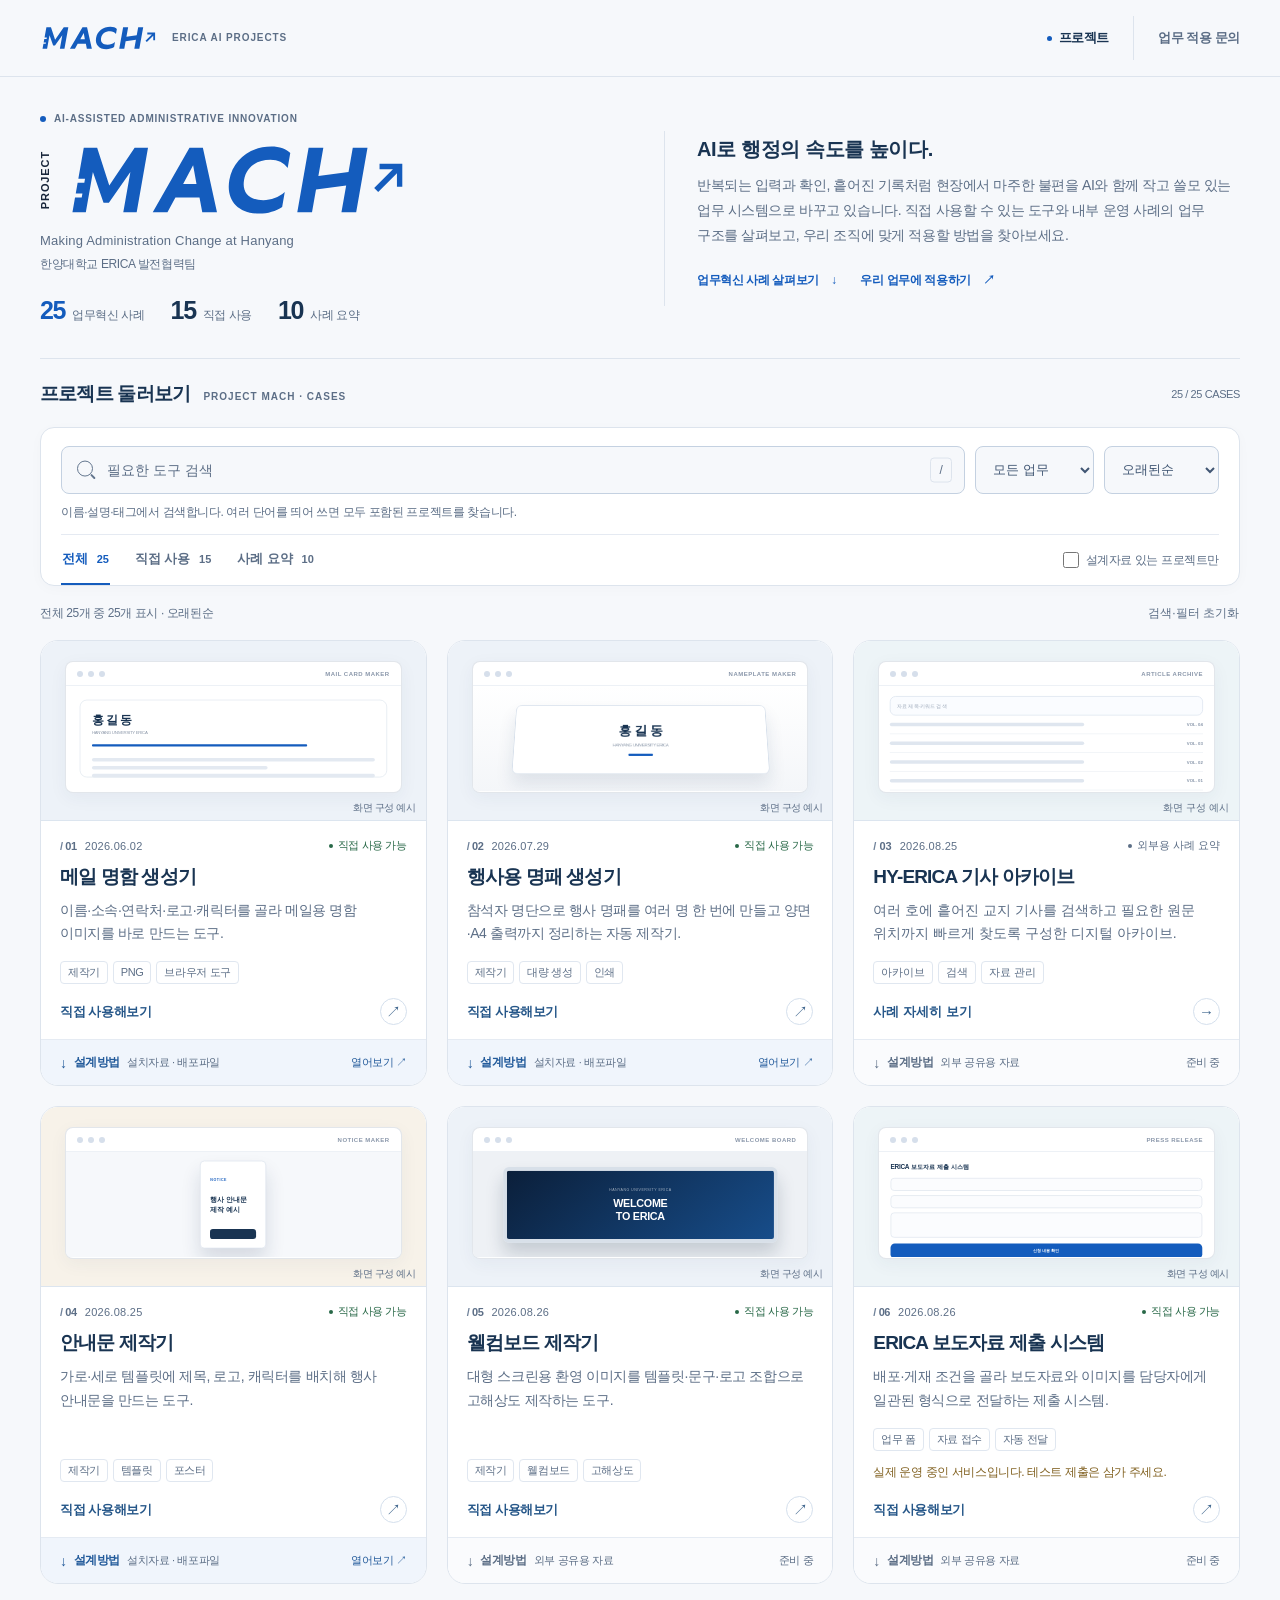
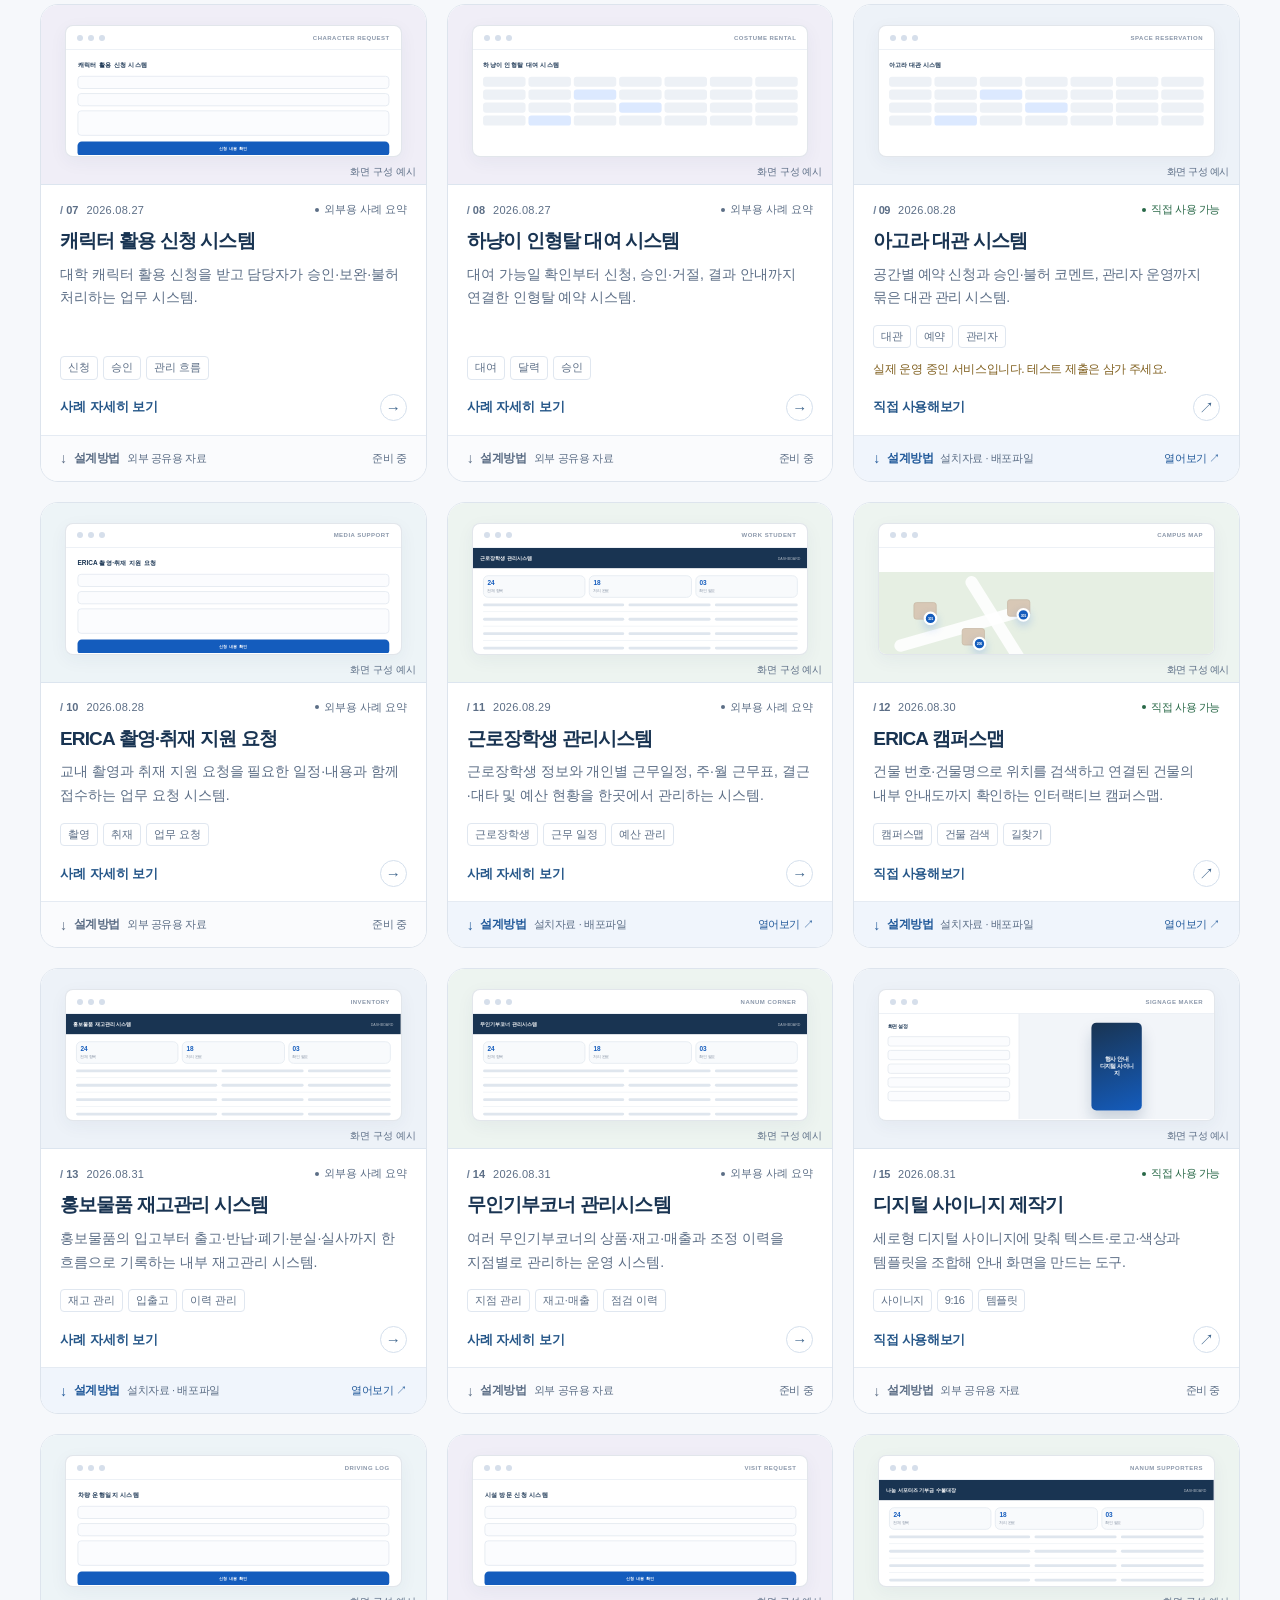
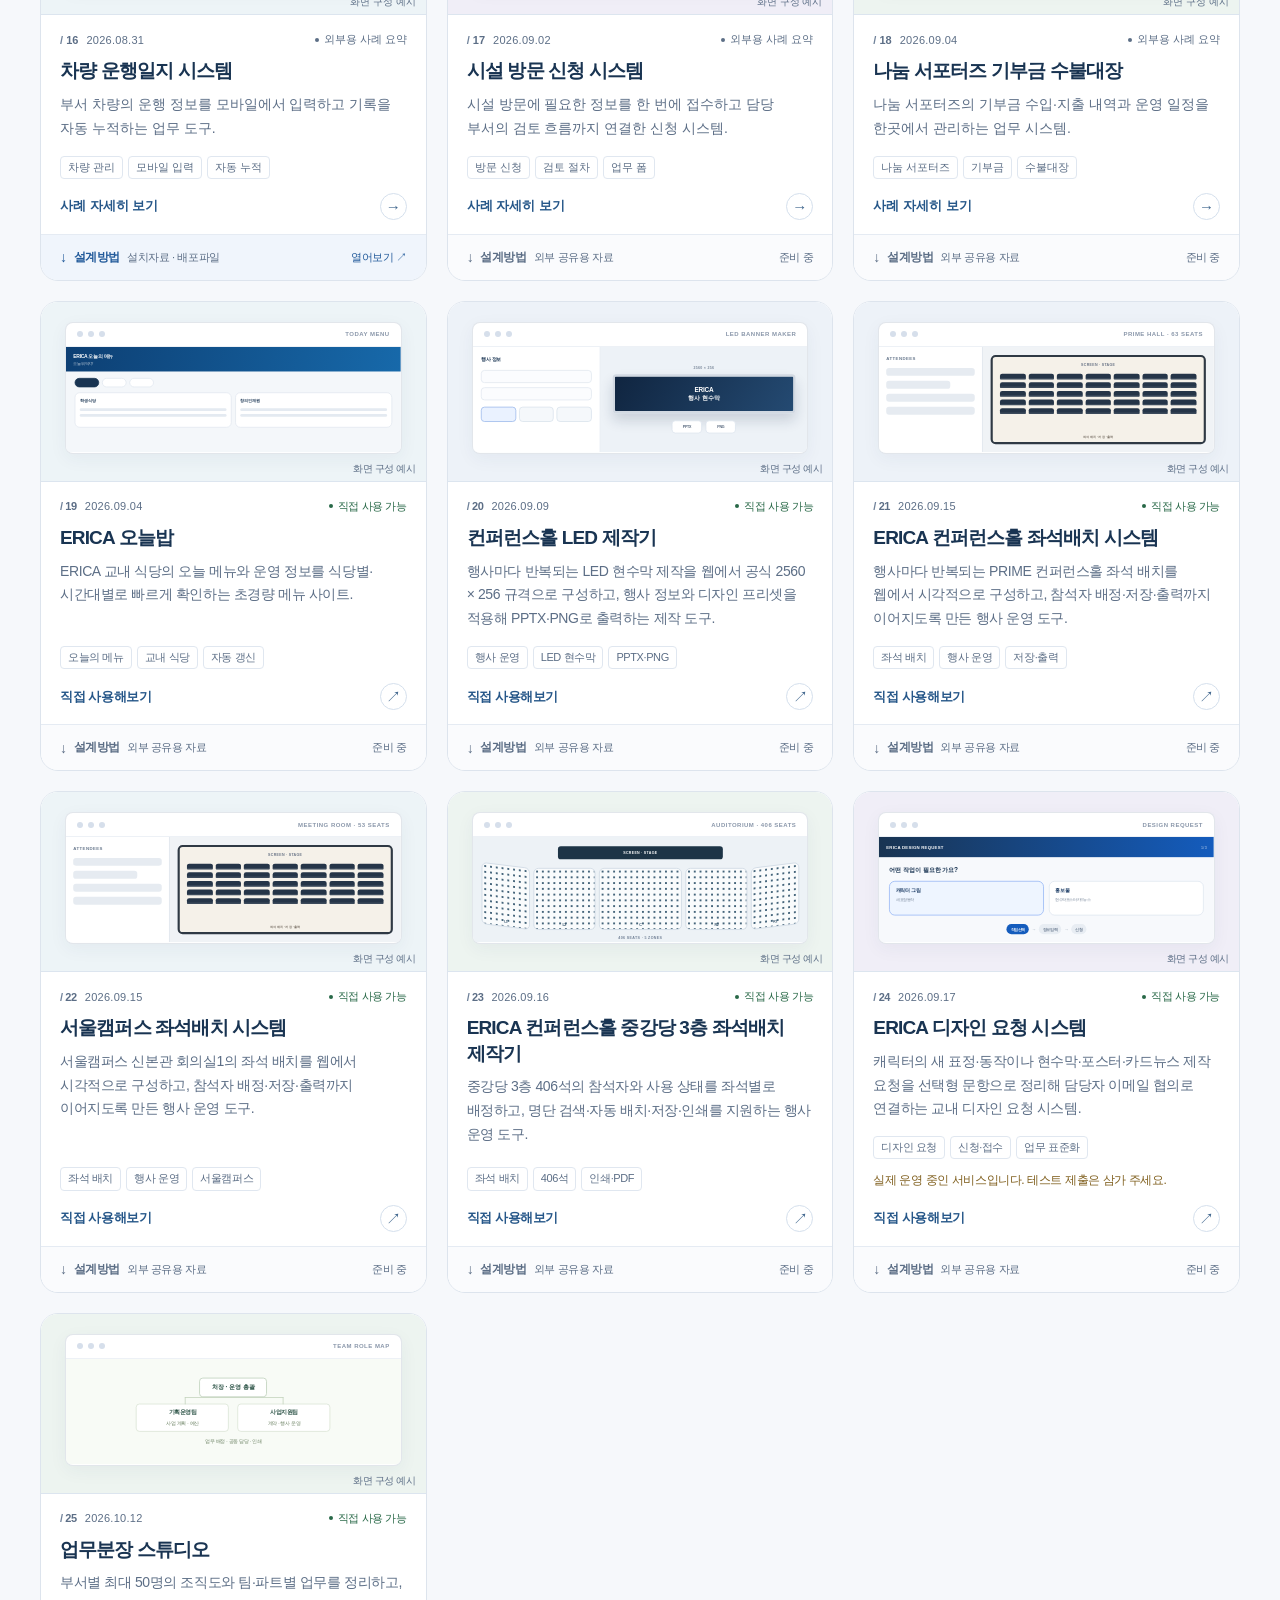
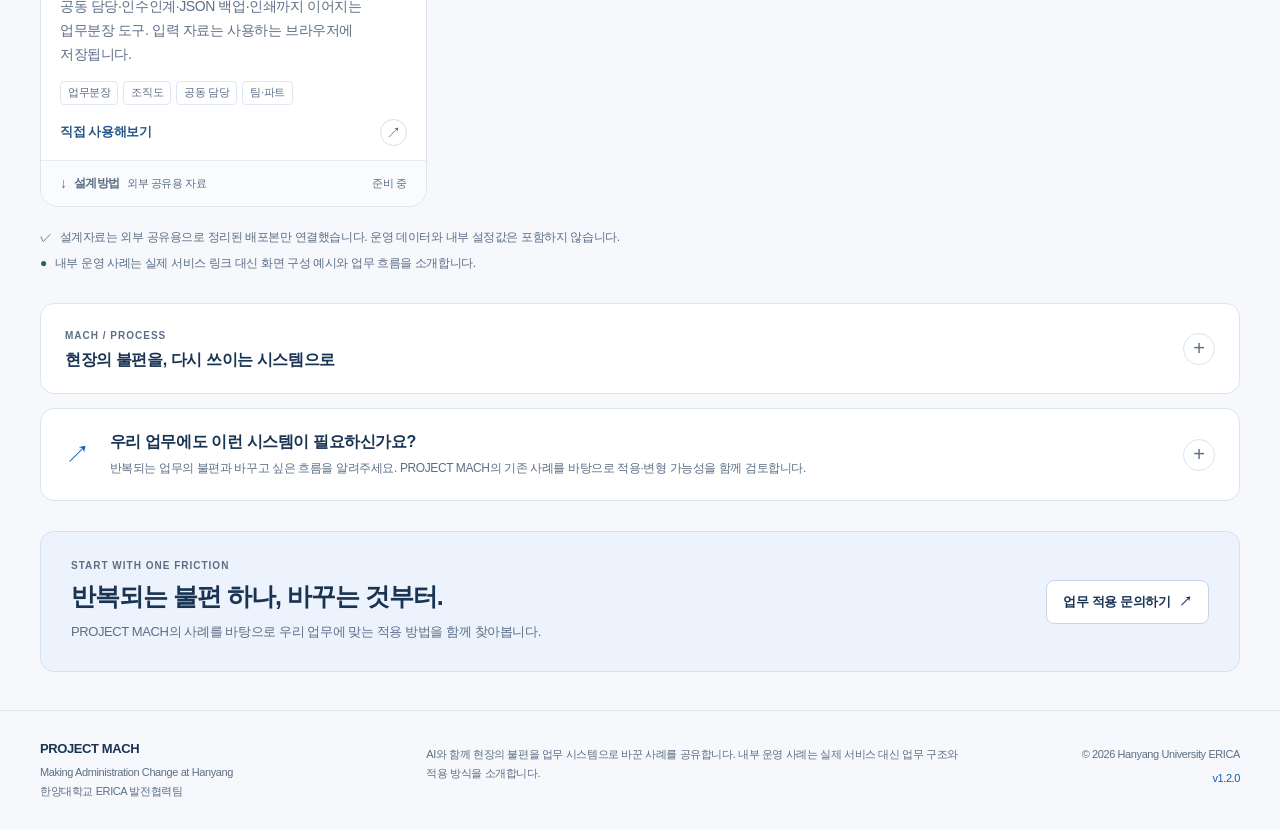
==== commit 76a7d990: "Add role assignment studio to public MACH" ====
--- a/index.html
+++ b/index.html
@@ -43,8 +43,8 @@
         <p class="hero-subtitle">Making Administration Change at Hanyang</p>
         <p class="hero-affiliation">한양대학교 ERICA 발전협력팀</p>
         <div class="portfolio-summary" aria-label="프로젝트 현황">
-          <span><strong id="totalCount">24</strong> 업무혁신 사례</span>
-          <span><strong id="publicCount">14</strong> 직접 사용</span>
+          <span><strong id="totalCount">25</strong> 업무혁신 사례</span>
+          <span><strong id="publicCount">15</strong> 직접 사용</span>
           <span><strong id="caseCount">10</strong> 사례 요약</span>
         </div>
       </div>
@@ -64,7 +64,7 @@
           <p class="section-kicker">PROJECT MACH · CASES</p>
           <h2 id="projects-title">프로젝트 둘러보기</h2>
         </div>
-        <p><span id="visibleCount">24</span> / 24 CASES</p>
+        <p><span id="visibleCount">25</span> / <span id="collectionCount">25</span> CASES</p>
       </div>
 
       <div class="discovery-panel">
@@ -90,8 +90,8 @@
         <p id="searchHelp" class="project-help">이름·설명·태그에서 검색합니다. 여러 단어를 띄어 쓰면 모두 포함된 프로젝트를 찾습니다.</p>
         <div class="filter-tools">
           <div class="filter-row" role="group" aria-label="프로젝트 공개 범위 필터">
-            <button class="filter active" type="button" data-filter="all" aria-pressed="true">전체 <span>24</span></button>
-            <button class="filter" type="button" data-filter="public" aria-pressed="false">직접 사용 <span>14</span></button>
+            <button class="filter active" type="button" data-filter="all" aria-pressed="true">전체 <span>25</span></button>
+            <button class="filter" type="button" data-filter="public" aria-pressed="false">직접 사용 <span>15</span></button>
             <button class="filter" type="button" data-filter="case" aria-pressed="false">사례 요약 <span>10</span></button>
           </div>
           <label class="guide-only"><input id="guideOnly" type="checkbox" aria-controls="projectGrid">설계자료 있는 프로젝트만</label>
@@ -169,7 +169,7 @@
     <div class="shell footer-grid">
       <div><strong>PROJECT MACH</strong><p>Making Administration Change at Hanyang<br>한양대학교 ERICA 발전협력팀</p></div>
       <p>AI와 함께 현장의 불편을 업무 시스템으로 바꾼 사례를 공유합니다. 내부 운영 사례는 실제 서비스 대신 업무 구조와 적용 방식을 소개합니다.</p>
-      <p class="copyright">© <span id="year"></span> Hanyang University ERICA<br><span id="version">v1.1.0</span></p>
+      <p class="copyright">© <span id="year"></span> Hanyang University ERICA<br><span id="version">v1.2.0</span></p>
     </div>
   </footer>
 
--- a/styles.css
+++ b/styles.css
@@ -286,3 +286,6 @@
 /* Fit the retained illustrative layouts inside the compact card previews. */
 .preview .preview-bar{height:24px}
 .preview .mock{top:24px;width:138.89%;height:146px;bottom:auto;transform:scale(.72);transform-origin:top left}
+
+/* Role assignment studio preview uses fictional roles only. */
+.rolemap-preview{display:flex;flex-direction:column;align-items:center;justify-content:center;gap:9px;padding:8px 14px;color:#285043;background:#f8fbf6}.rolemap-lead{padding:6px 16px;border:1px solid #b8ccb4;border-radius:5px;background:white;font-size:9px;font-weight:800}.rolemap-branches{position:relative;display:grid;grid-template-columns:1fr 1fr;gap:12px;width:100%;max-width:270px}.rolemap-branches:before{content:"";position:absolute;height:9px;width:50%;left:25%;top:-9px;border-top:1px solid #bfd0b9;border-left:1px solid #bfd0b9;border-right:1px solid #bfd0b9}.rolemap-branches>div{display:grid;gap:4px;background:white;border:1px solid #d7e2d1;border-radius:5px;padding:6px 8px;text-align:center}.rolemap-branches b{font-size:8px}.rolemap-branches span,.rolemap-preview>small{font-size:7px;color:#6a8061}
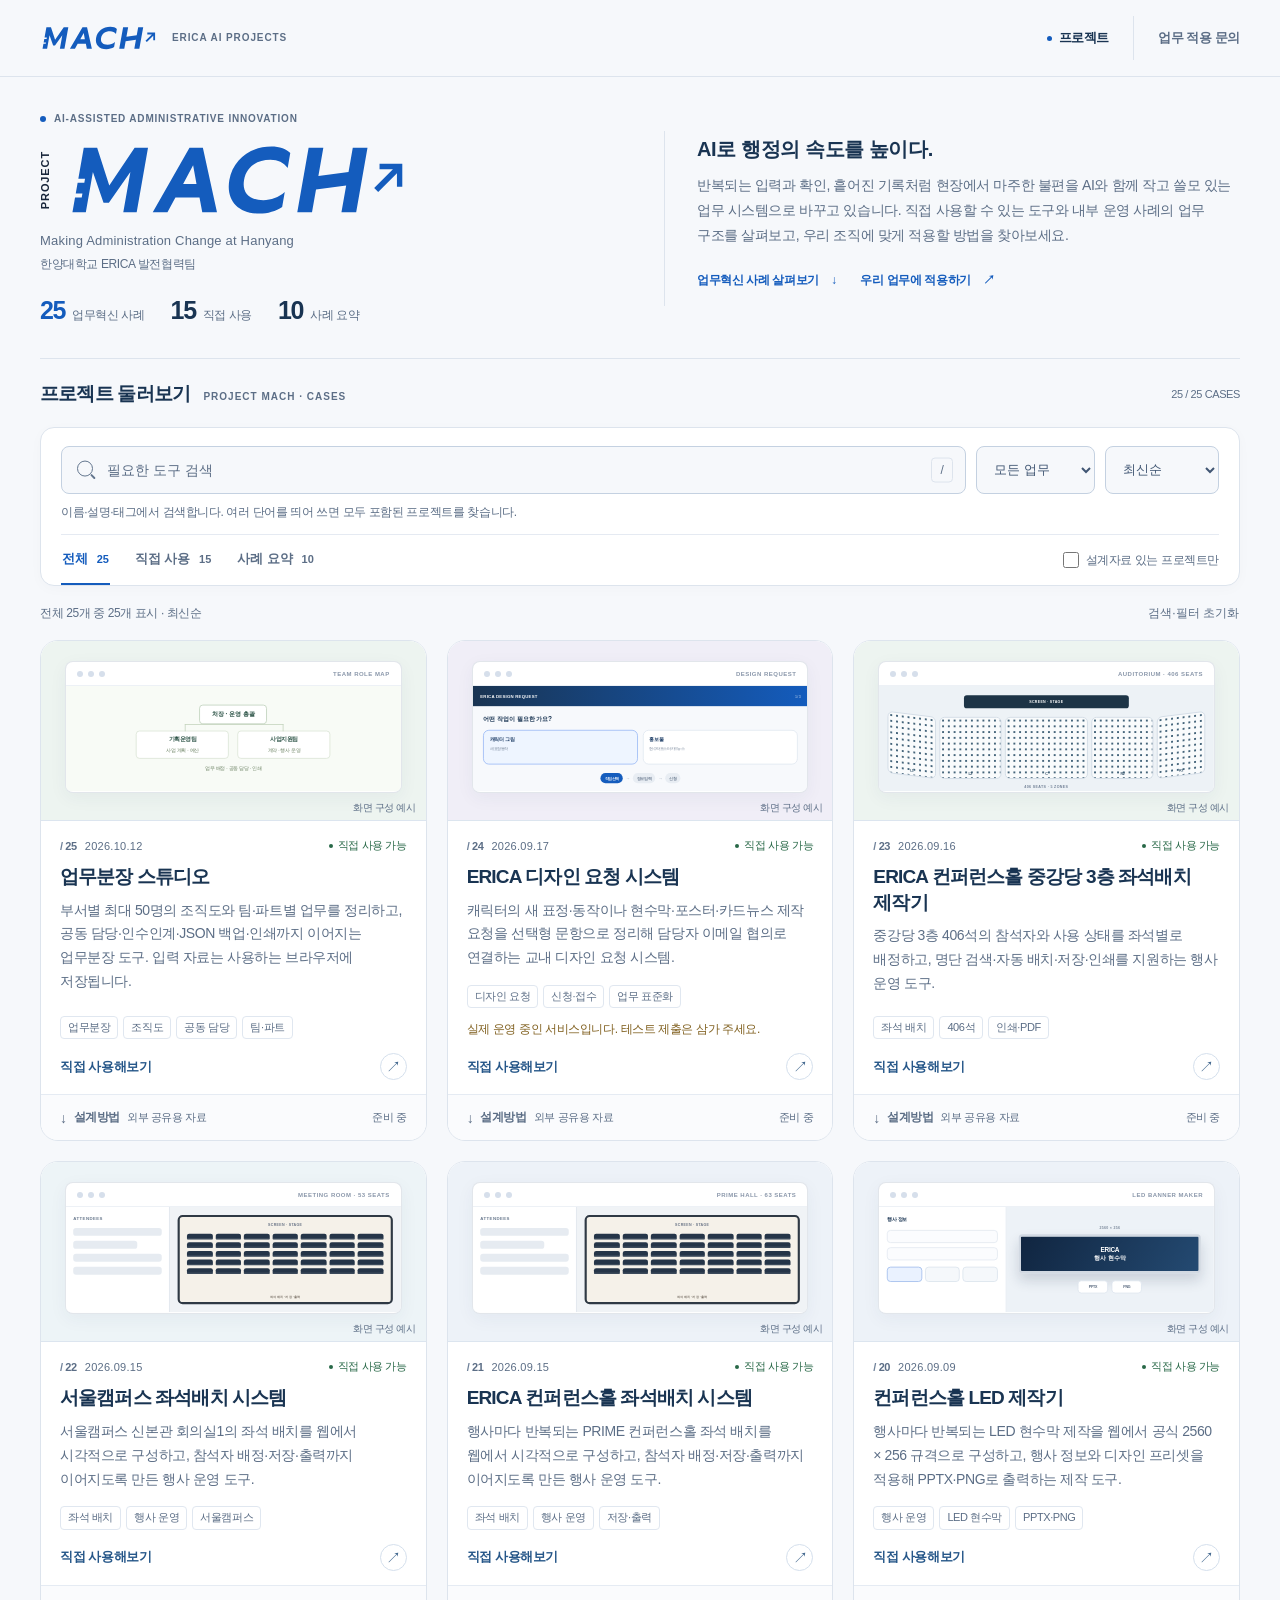
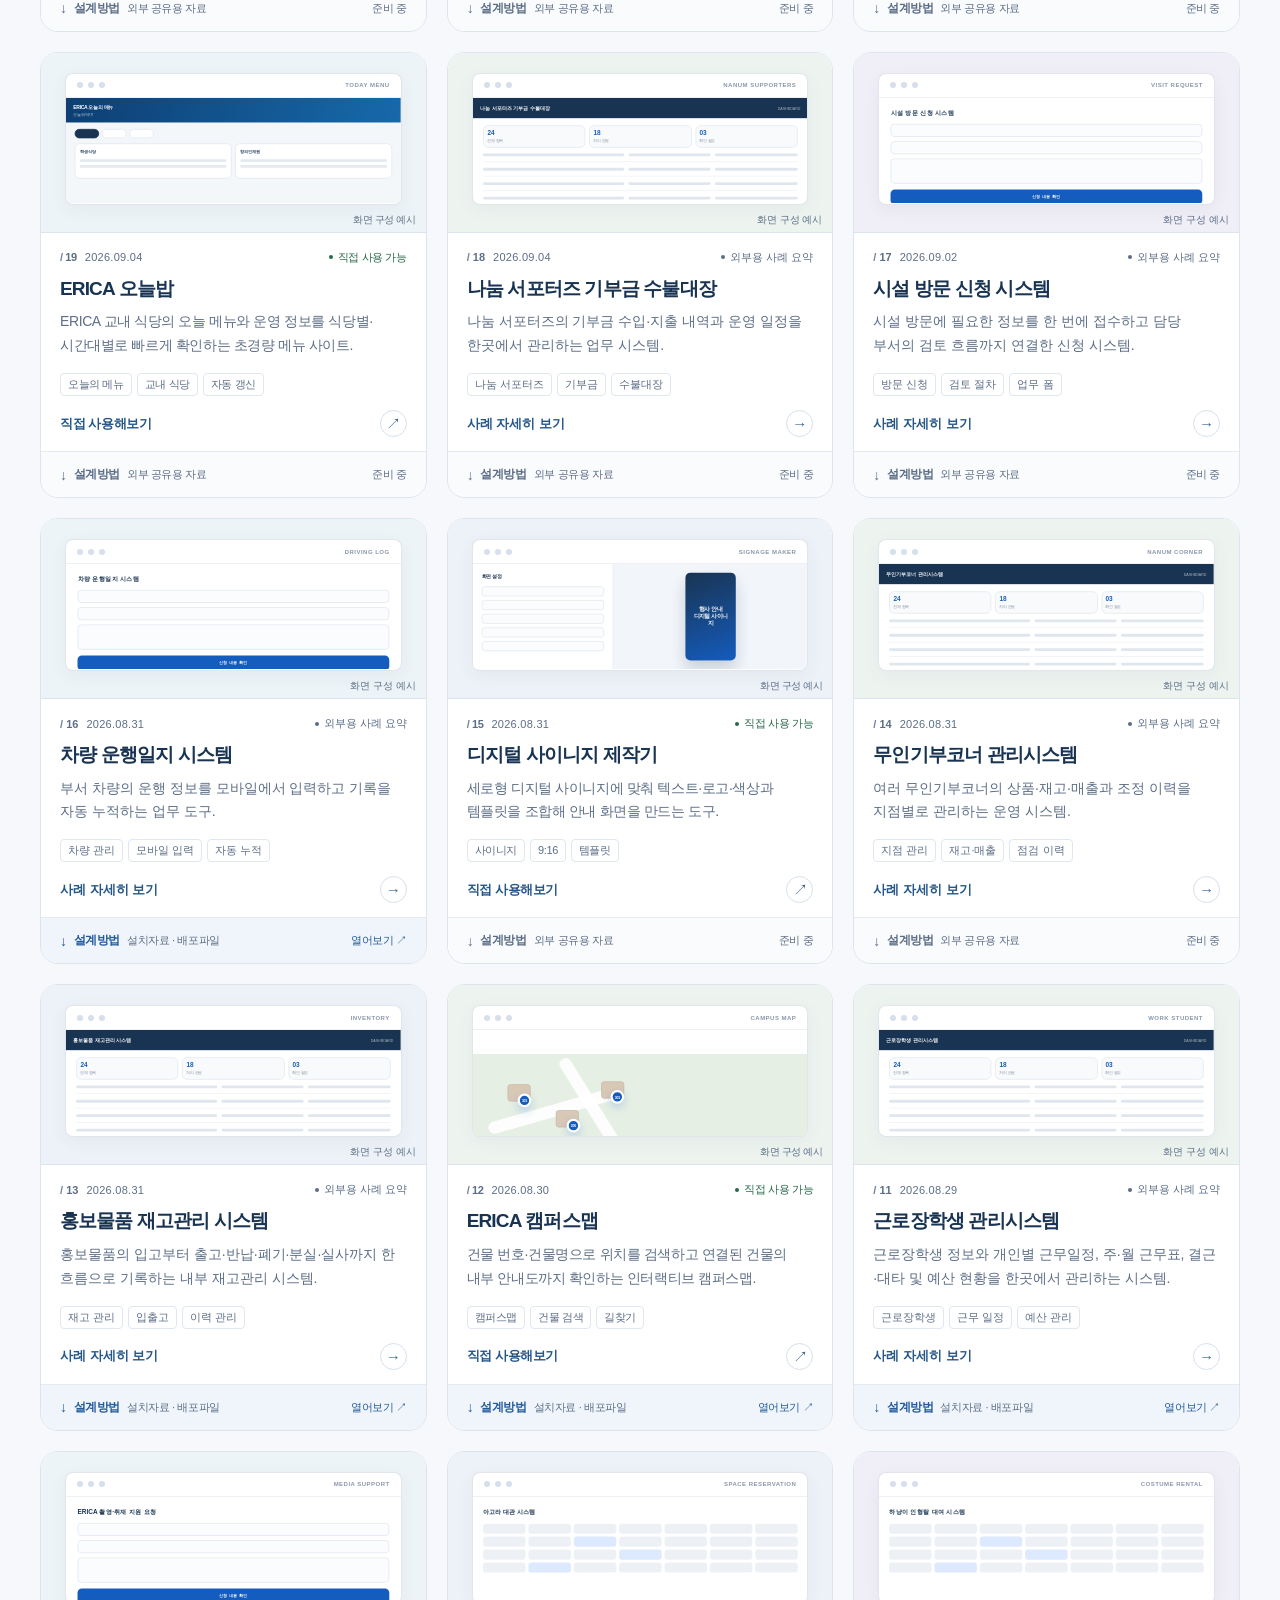
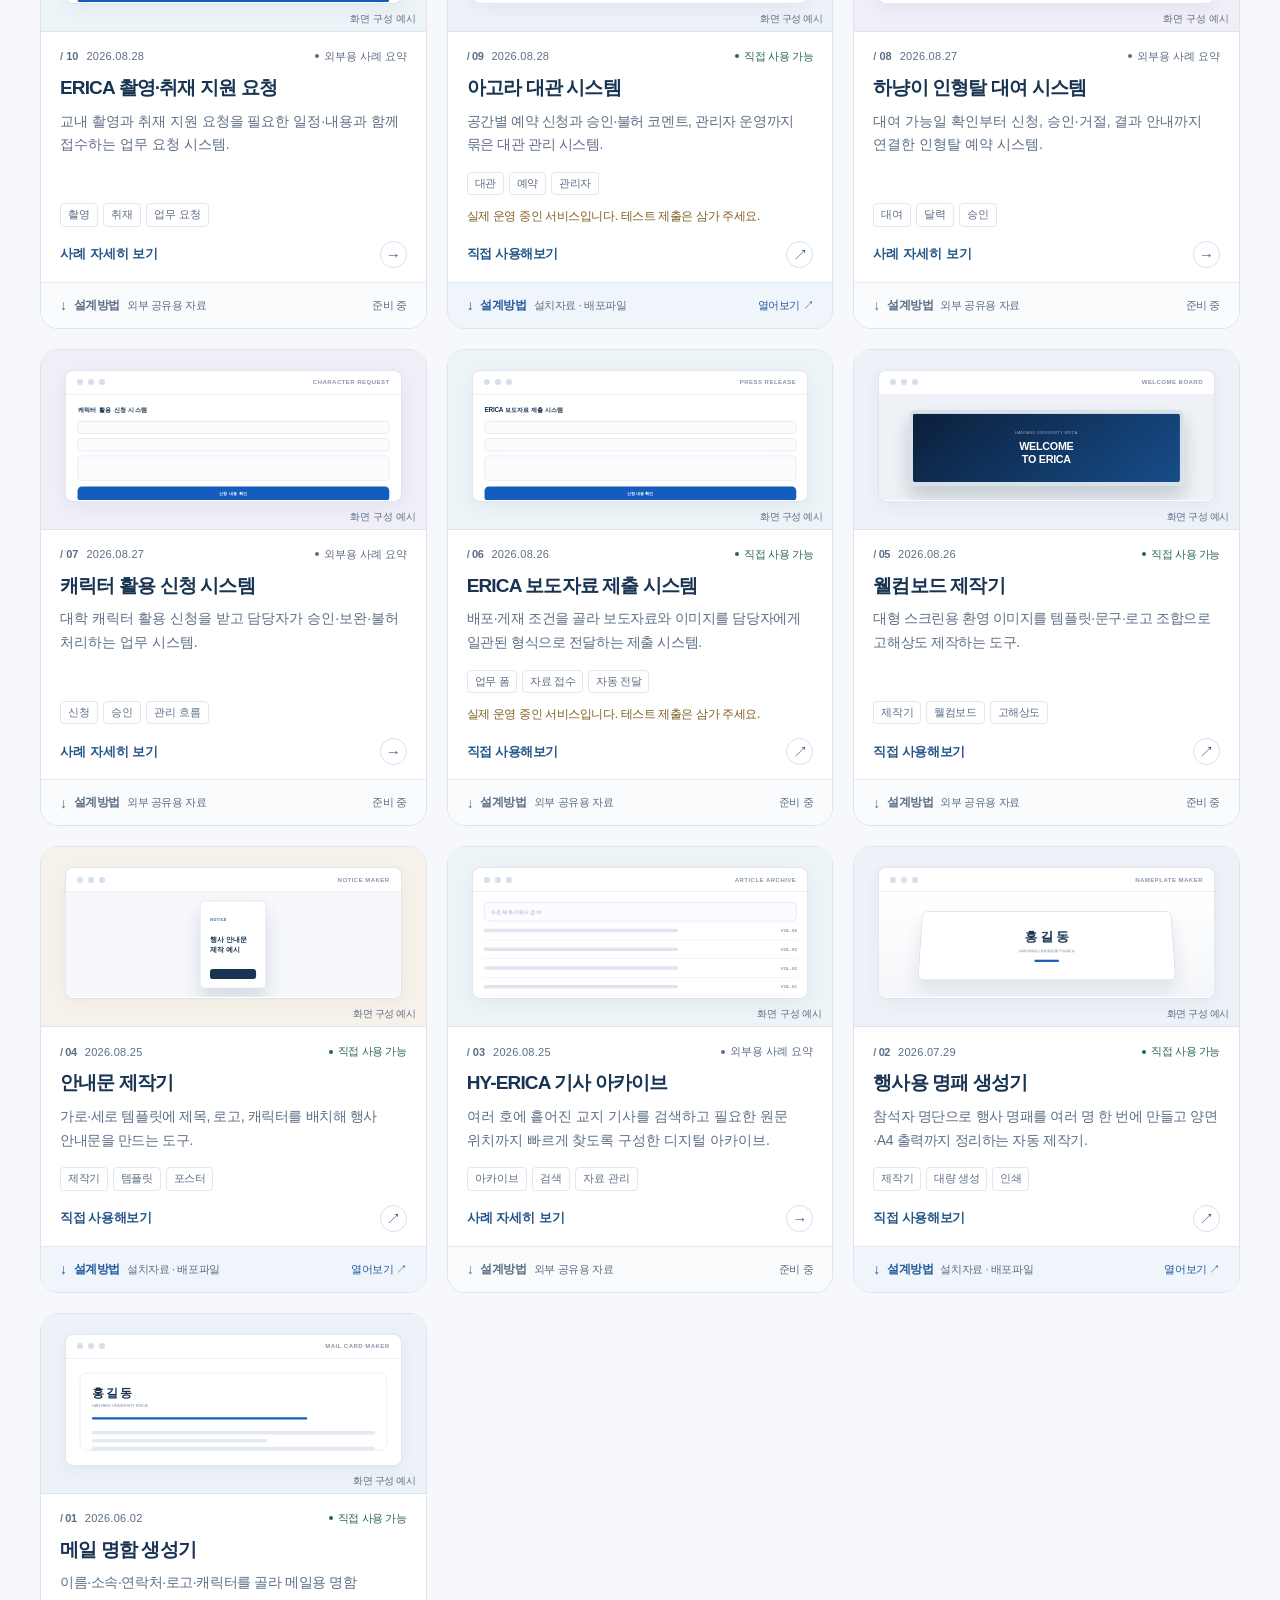
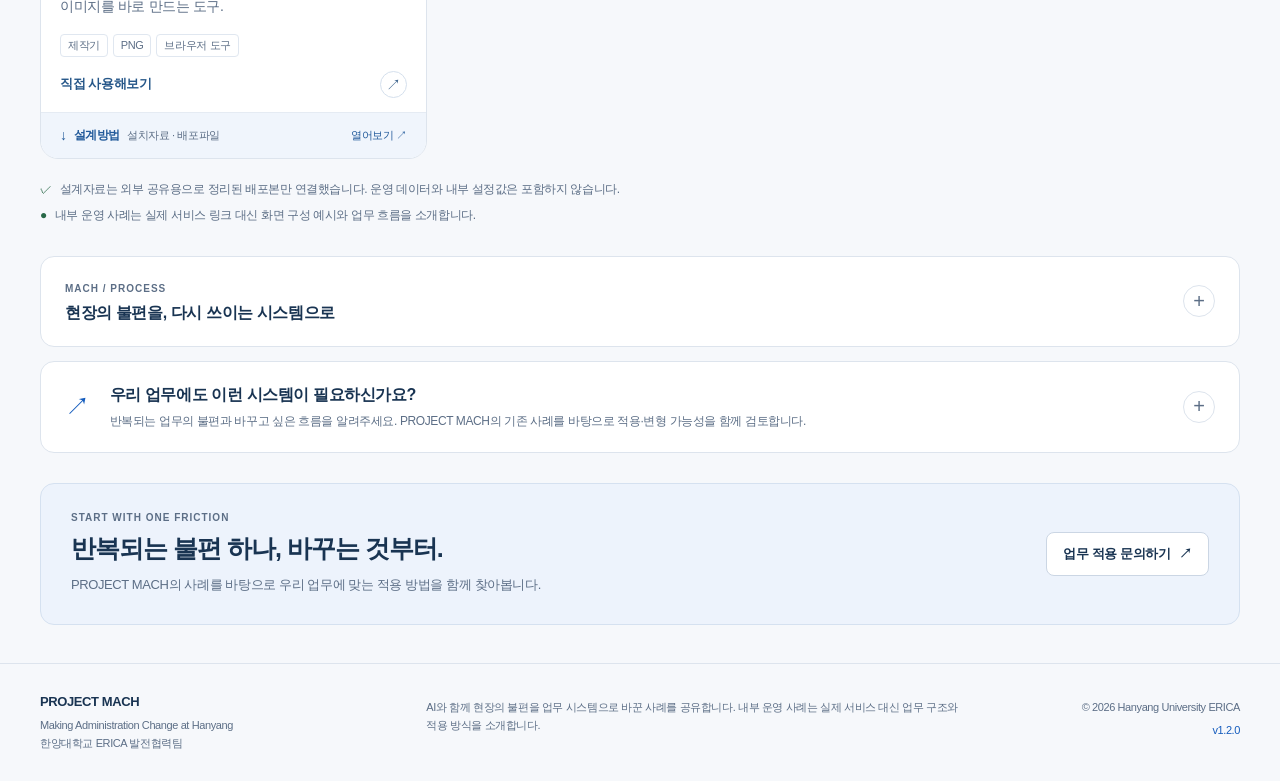
==== commit 7d64ac82: "Apply newest order on initial load and reset discovery consistently" ====
--- a/index.html
+++ b/index.html
@@ -84,7 +84,7 @@
           </div>
           <div class="select-field sort-field">
             <label class="sr-only" for="projectSort">정렬</label>
-            <select id="projectSort" aria-controls="projectGrid"><option value="oldest">오래된순</option><option value="newest">최신순</option></select>
+            <select id="projectSort" aria-controls="projectGrid"><option value="newest">최신순</option><option value="oldest">예전순</option></select>
           </div>
         </div>
         <p id="searchHelp" class="project-help">이름·설명·태그에서 검색합니다. 여러 단어를 띄어 쓰면 모두 포함된 프로젝트를 찾습니다.</p>
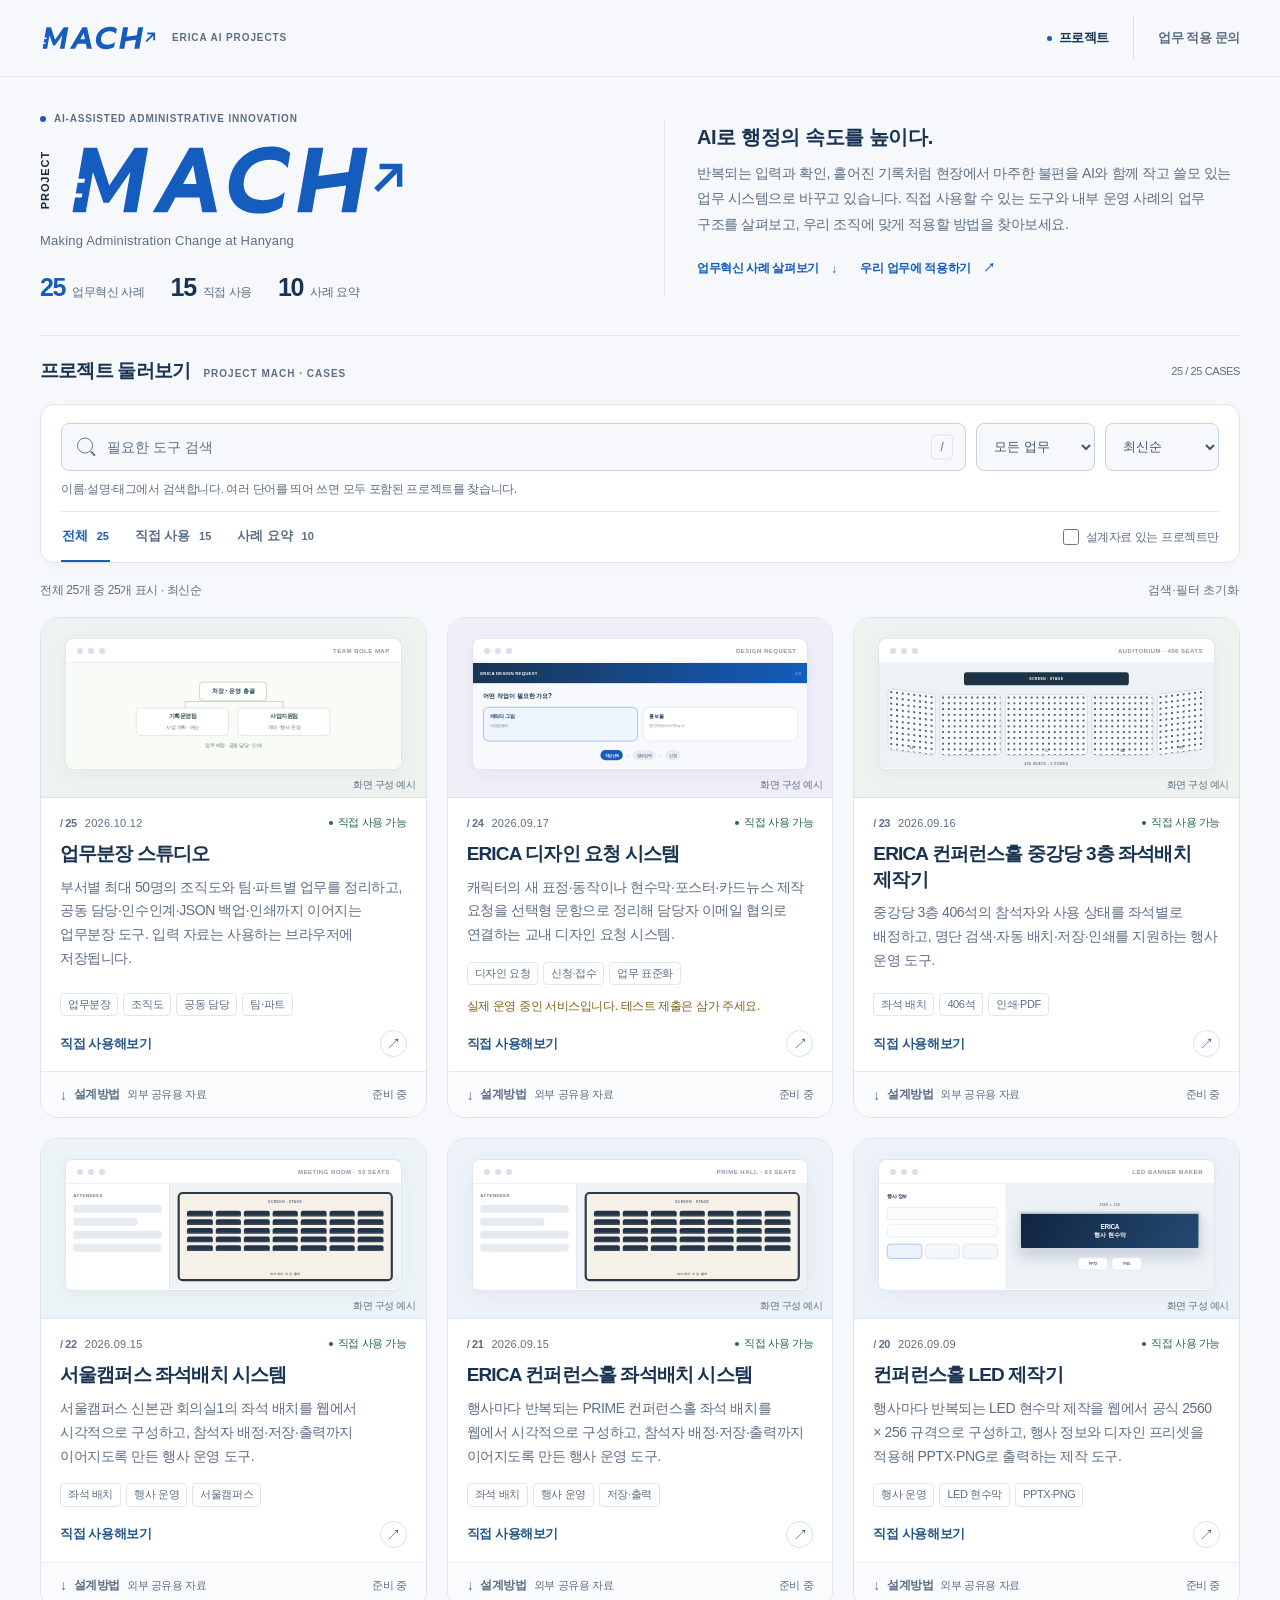
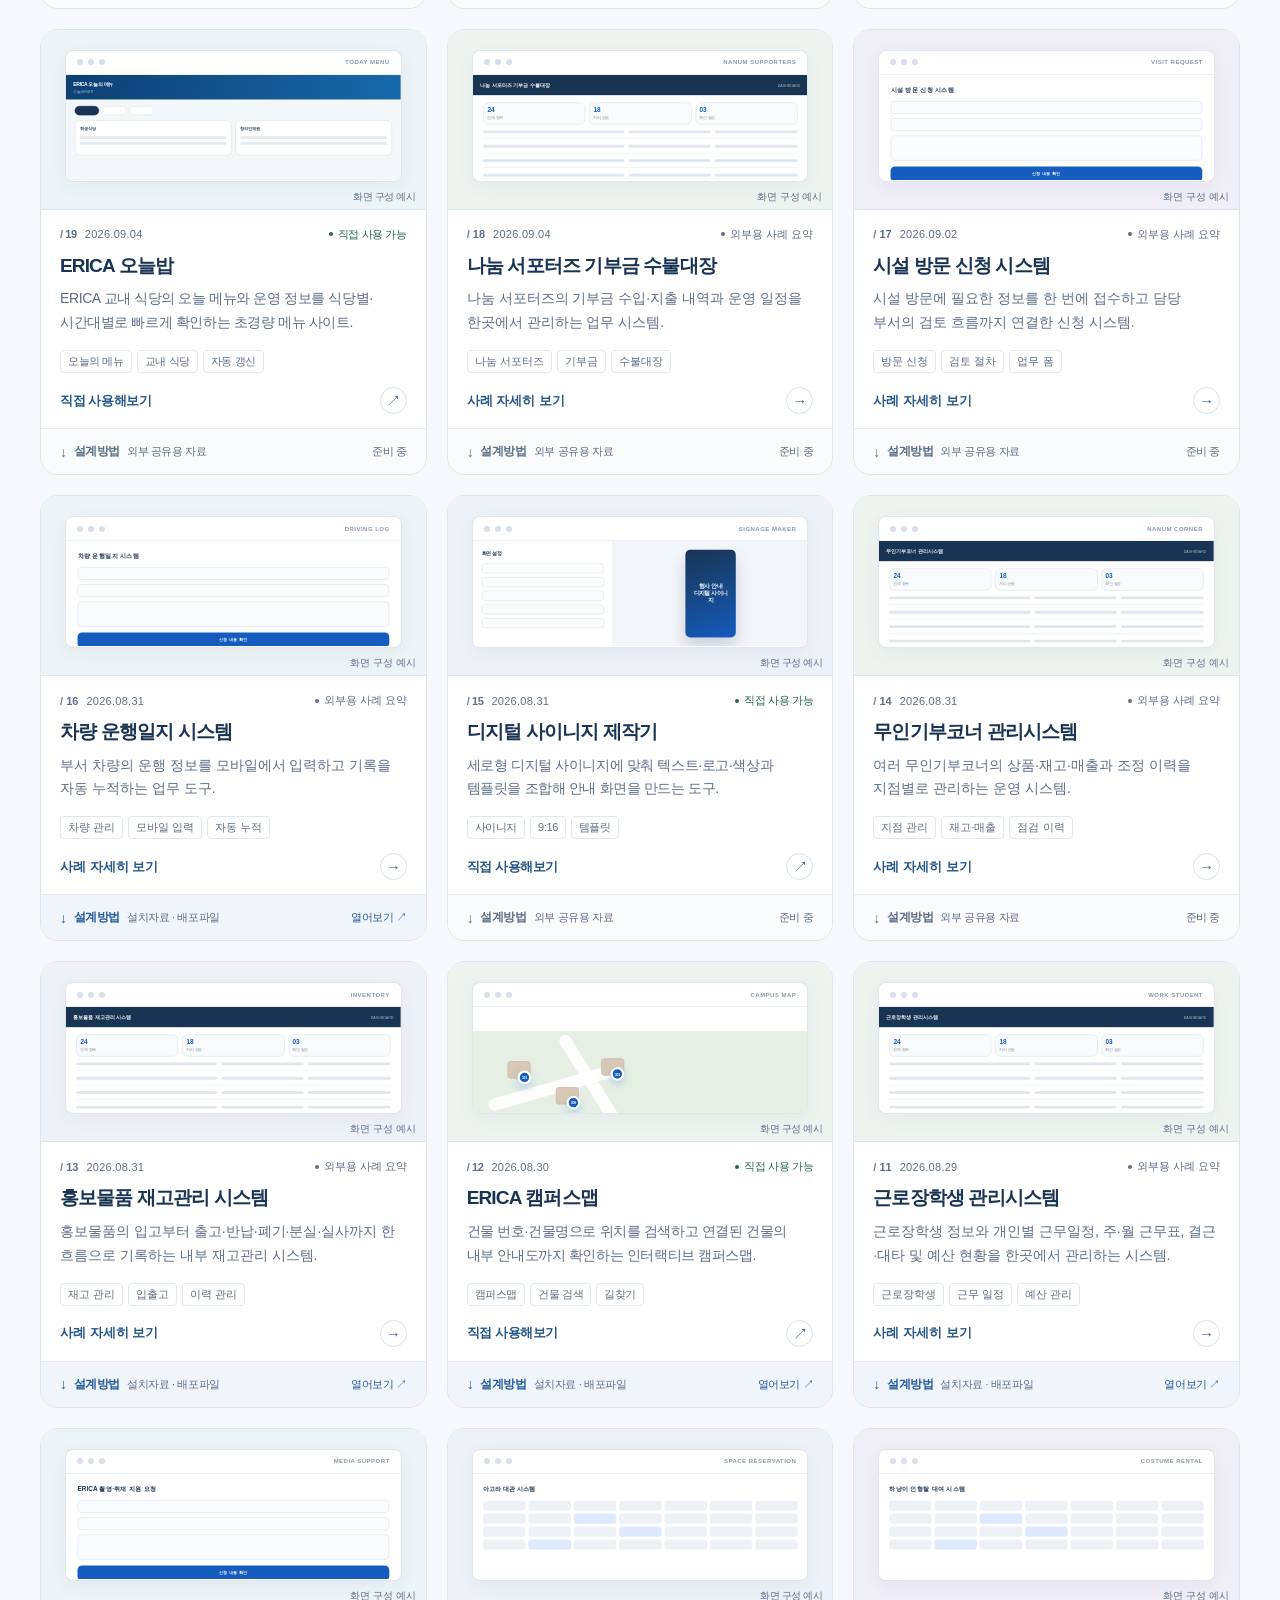
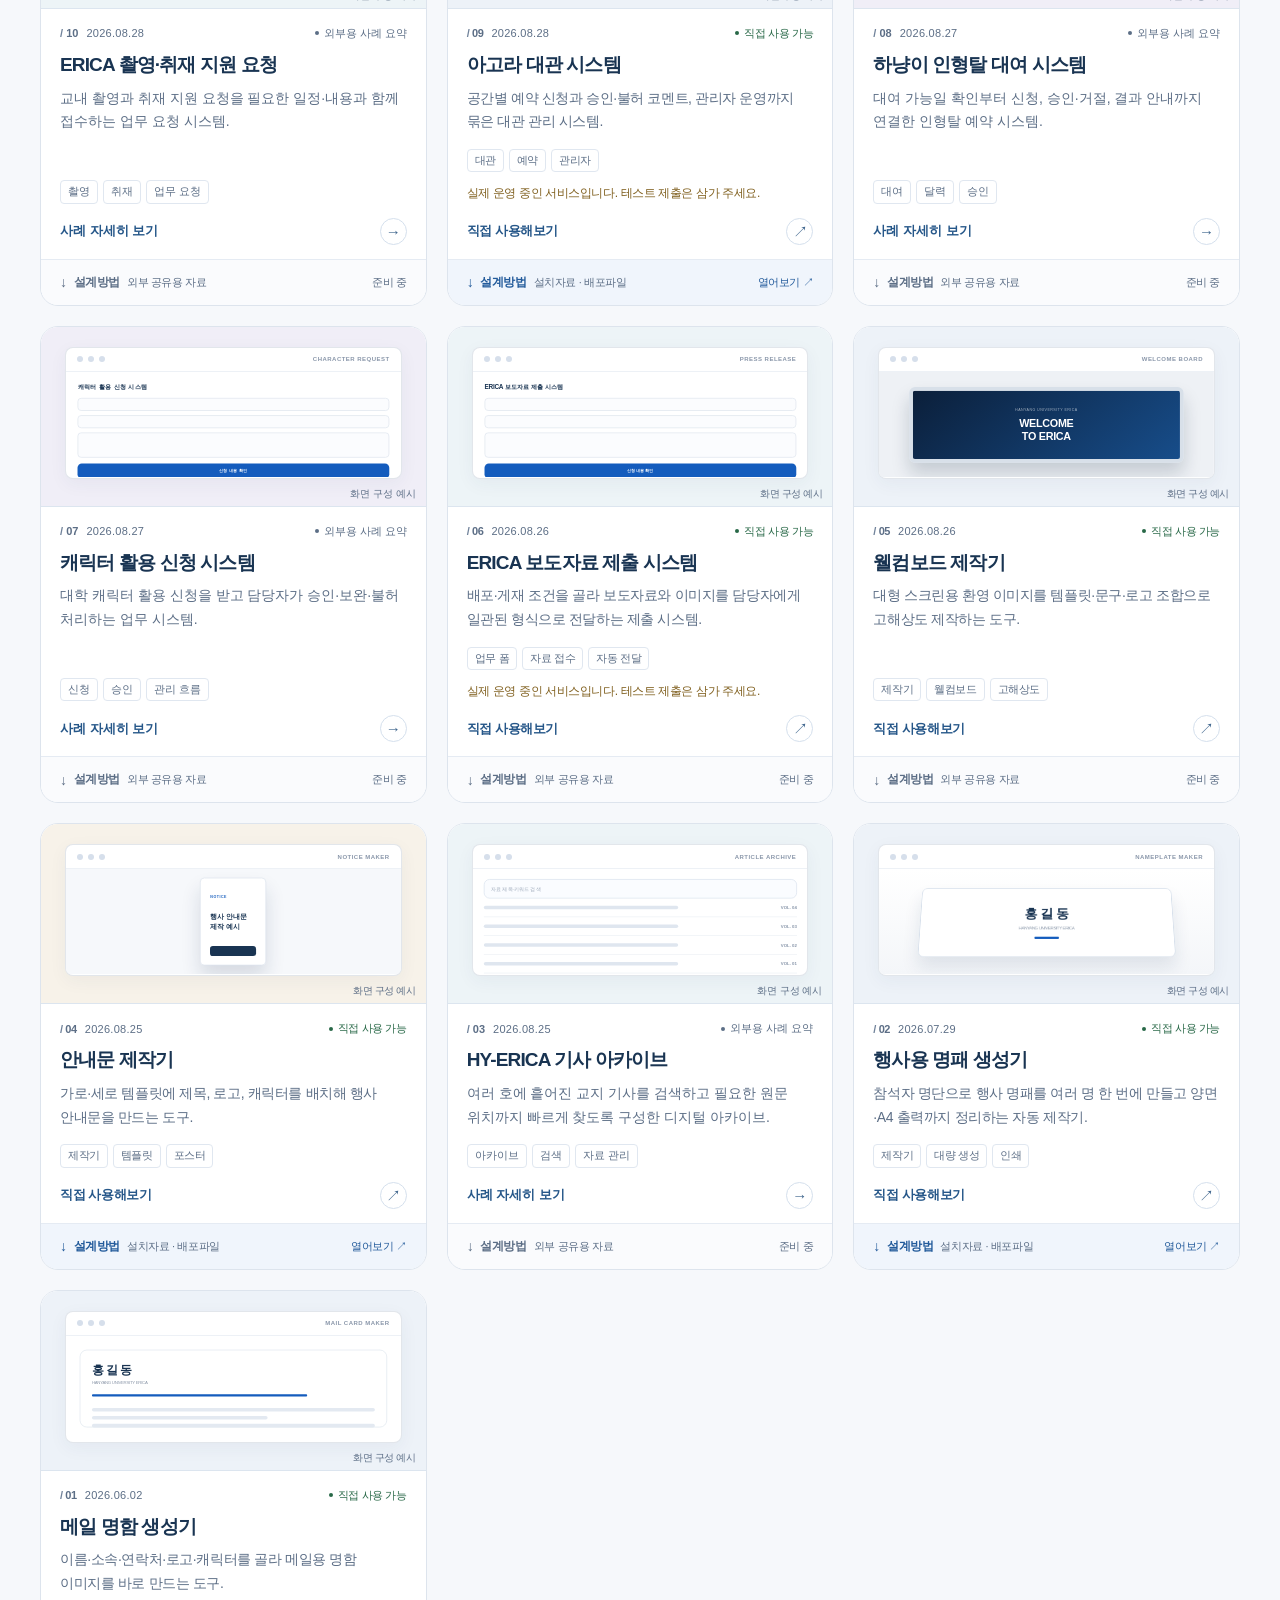
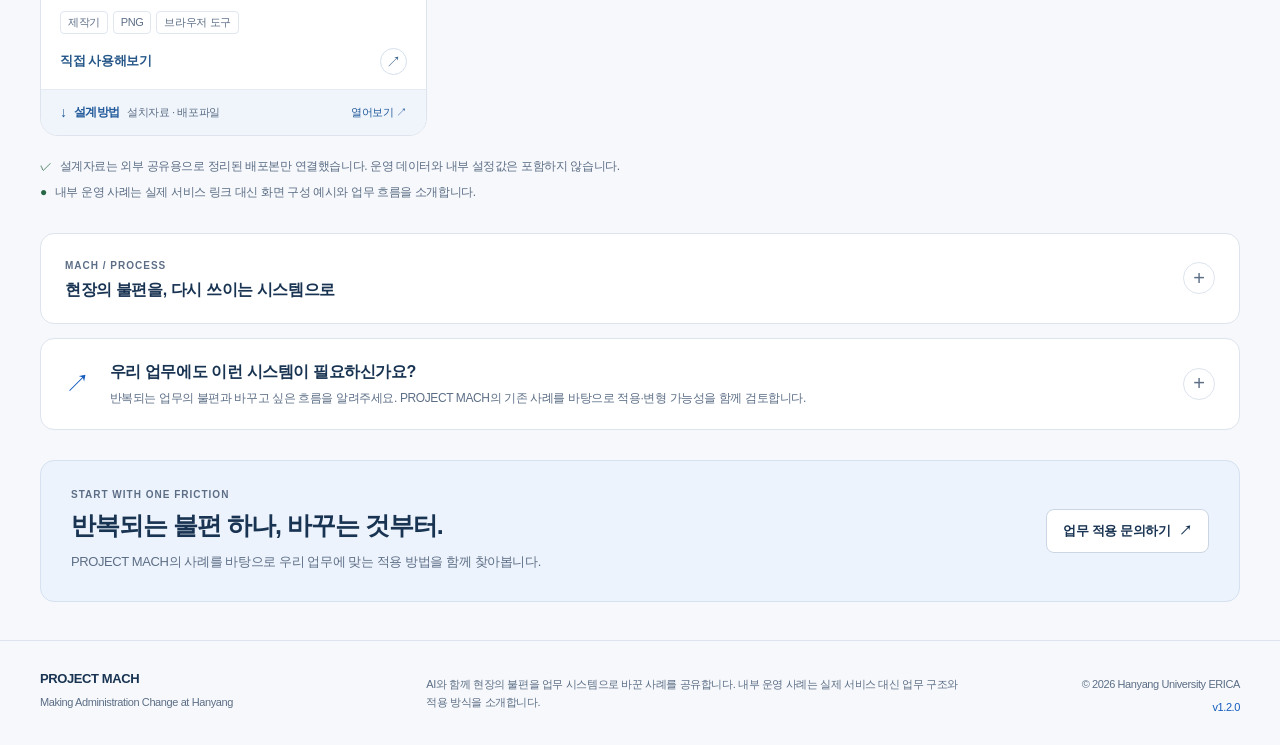
==== commit d97815fc: "Remove department affiliation from public MACH" ====
--- a/index.html
+++ b/index.html
@@ -14,7 +14,7 @@
   <meta name="viewport" content="width=device-width, initial-scale=1">
   <meta name="theme-color" content="#f6f8fb">
   <meta name="referrer" content="no-referrer">
-  <meta name="description" content="한양대학교 ERICA 발전협력팀이 AI와 함께 만든 업무혁신 사례를 소개합니다. 직접 사용할 수 있는 도구와 외부 공유용 설계자료를 살펴보고 업무 적용을 문의하세요.">
+  <meta name="description" content="AI와 함께 만든 업무혁신 사례를 소개합니다. 직접 사용할 수 있는 도구와 외부 공유용 설계자료를 살펴보고 업무 적용을 문의하세요.">
   <title>PROJECT MACH | 한양대학교 ERICA 업무혁신 사례</title>
   <link rel="icon" href="assets/mach-symbol.svg" type="image/svg+xml">
   <link rel="stylesheet" href="styles.css">
@@ -41,7 +41,6 @@
         <p class="eyebrow"><span aria-hidden="true"></span>AI-ASSISTED ADMINISTRATIVE INNOVATION</p>
         <h1 id="hero-title"><span class="hero-project">PROJECT</span><img class="hero-wordmark" src="assets/mach-wordmark.svg" width="254" height="58" alt="MACH"></h1>
         <p class="hero-subtitle">Making Administration Change at Hanyang</p>
-        <p class="hero-affiliation">한양대학교 ERICA 발전협력팀</p>
         <div class="portfolio-summary" aria-label="프로젝트 현황">
           <span><strong id="totalCount">25</strong> 업무혁신 사례</span>
           <span><strong id="publicCount">15</strong> 직접 사용</span>
@@ -167,7 +166,7 @@
 
   <footer class="site-footer">
     <div class="shell footer-grid">
-      <div><strong>PROJECT MACH</strong><p>Making Administration Change at Hanyang<br>한양대학교 ERICA 발전협력팀</p></div>
+      <div><strong>PROJECT MACH</strong><p>Making Administration Change at Hanyang</p></div>
       <p>AI와 함께 현장의 불편을 업무 시스템으로 바꾼 사례를 공유합니다. 내부 운영 사례는 실제 서비스 대신 업무 구조와 적용 방식을 소개합니다.</p>
       <p class="copyright">© <span id="year"></span> Hanyang University ERICA<br><span id="version">v1.2.0</span></p>
     </div>
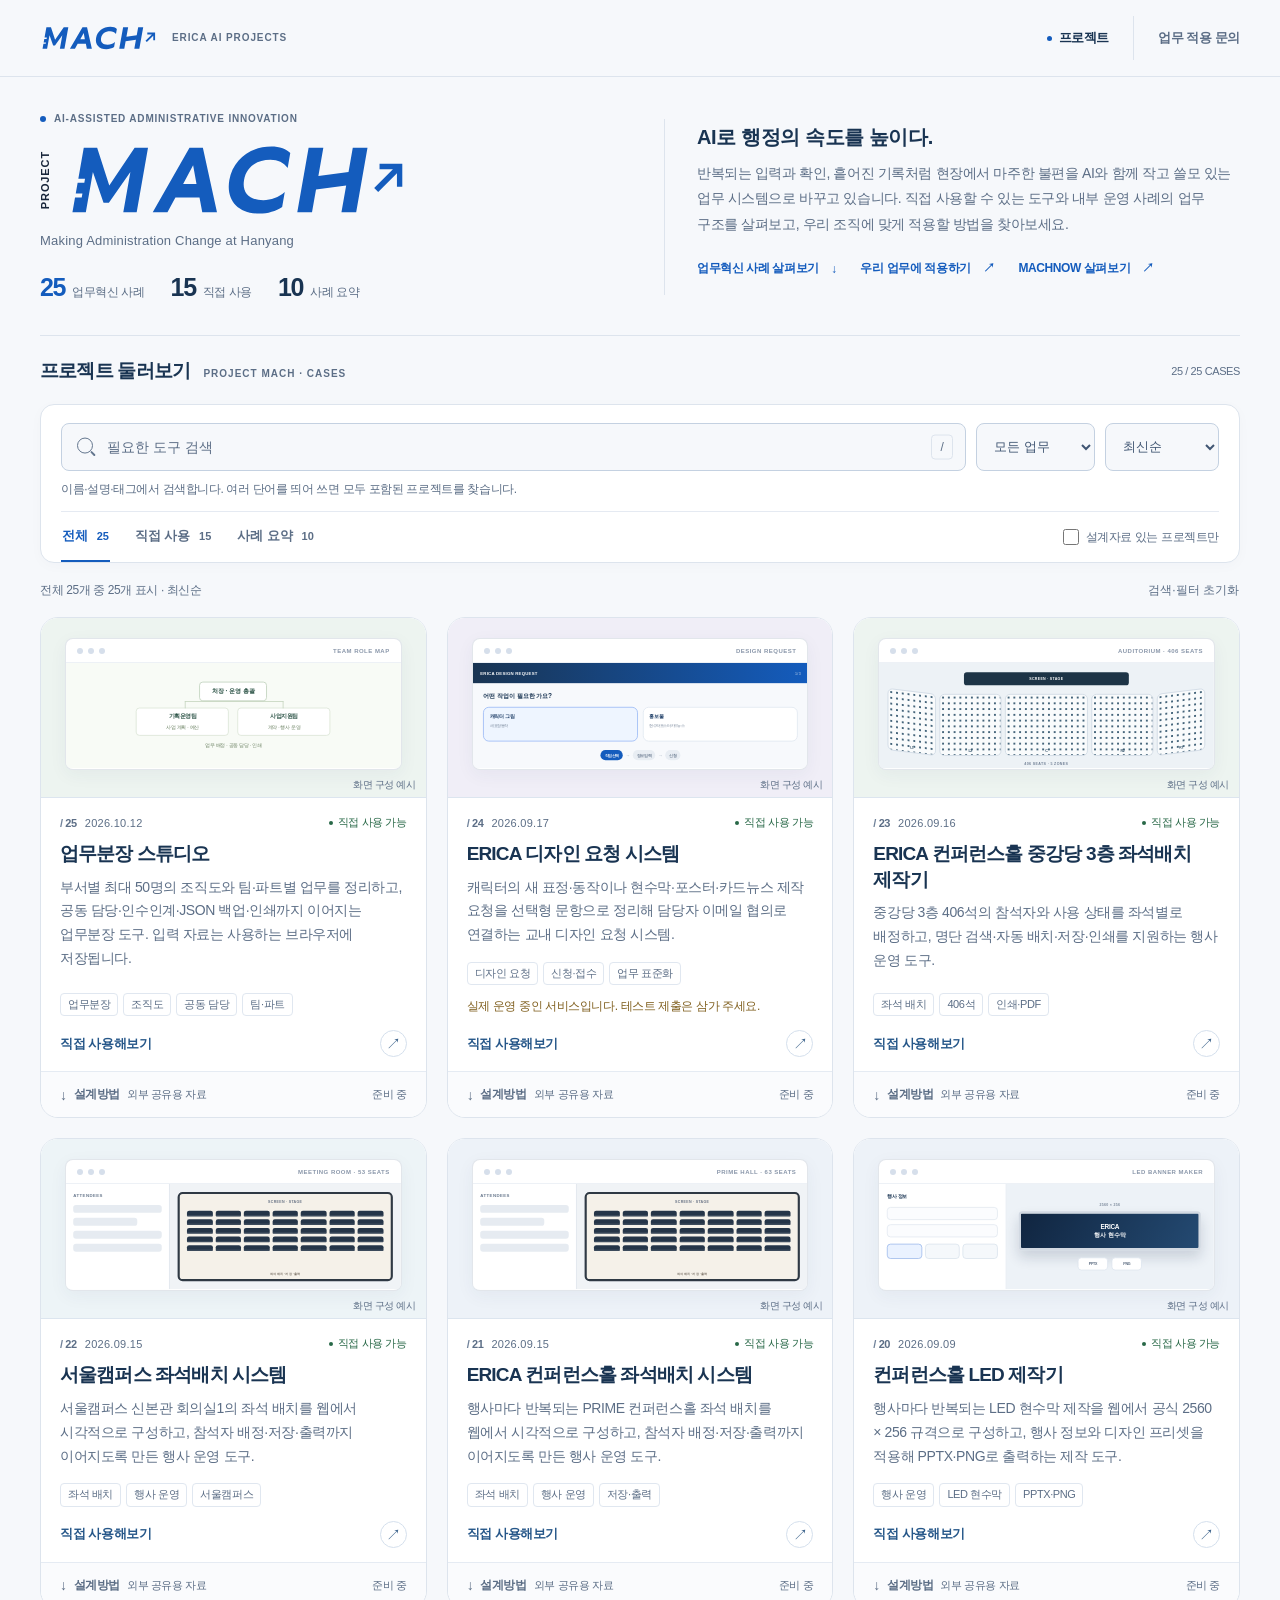
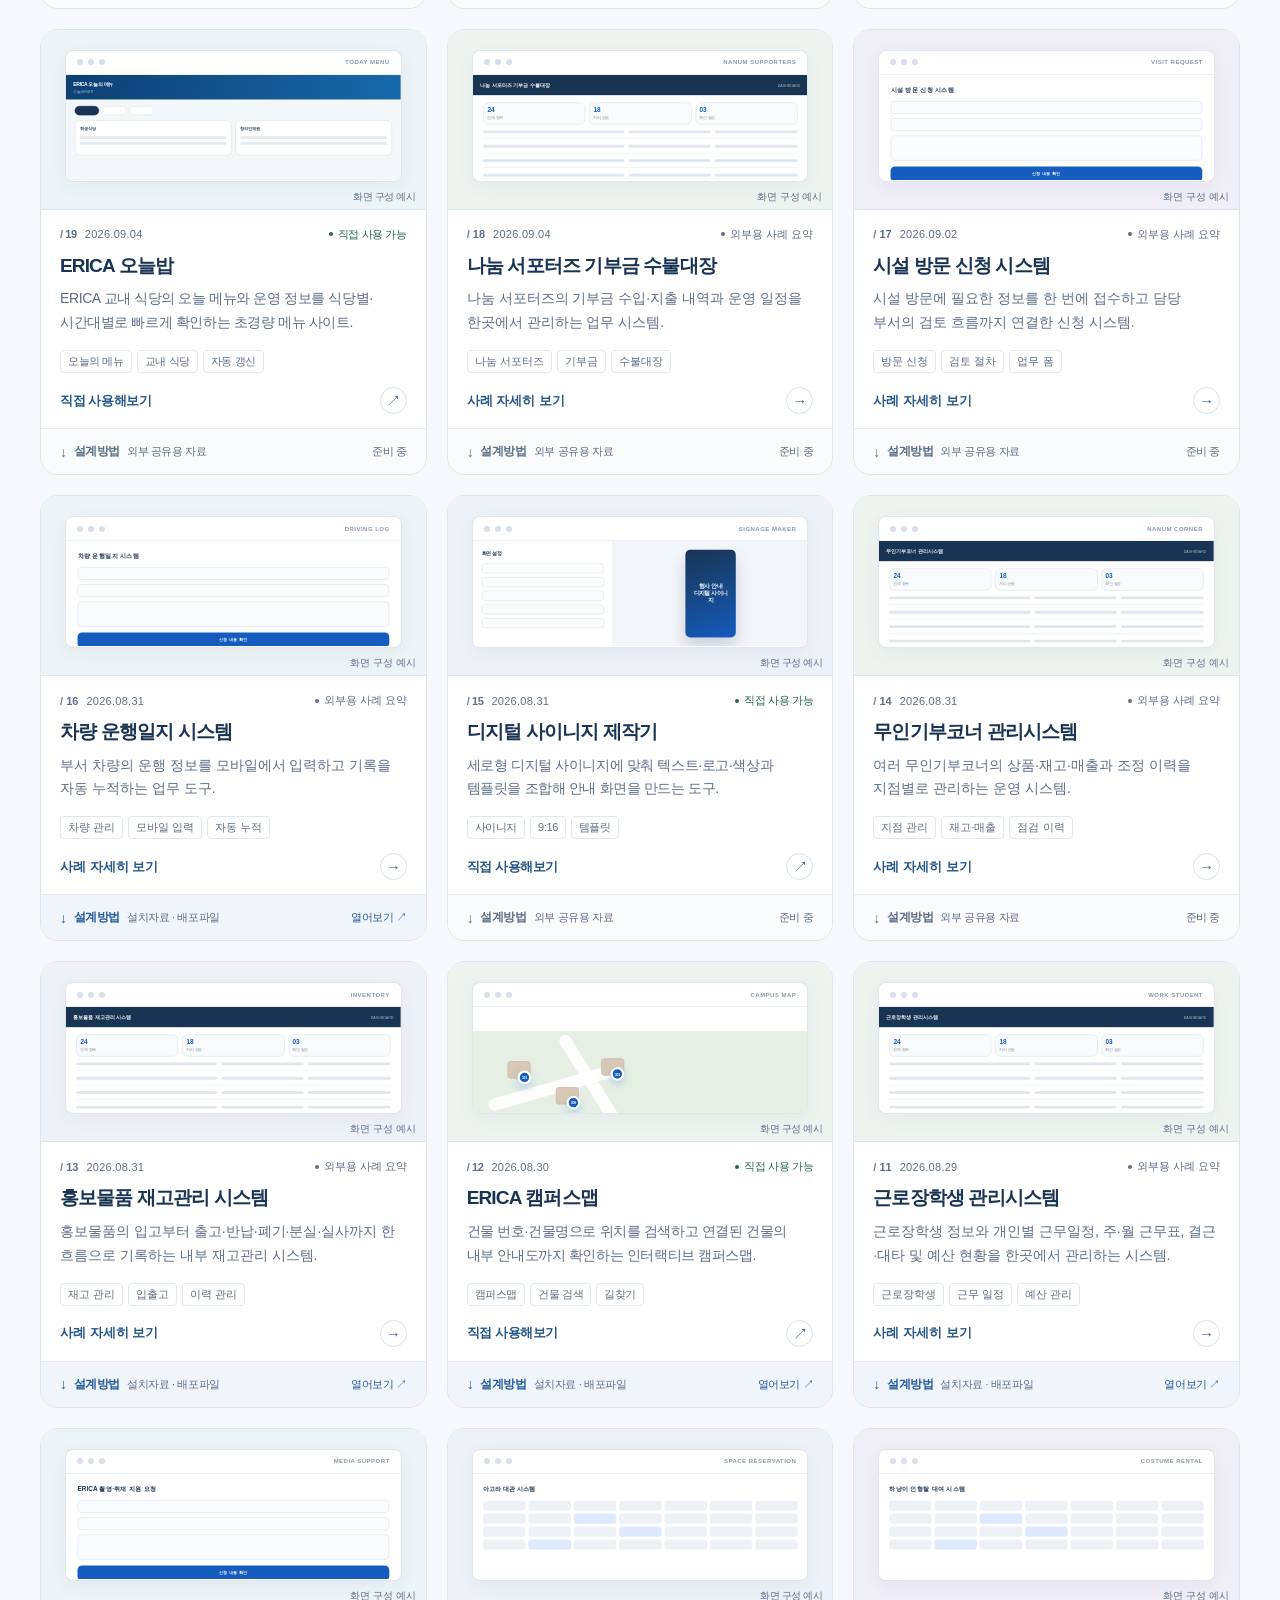
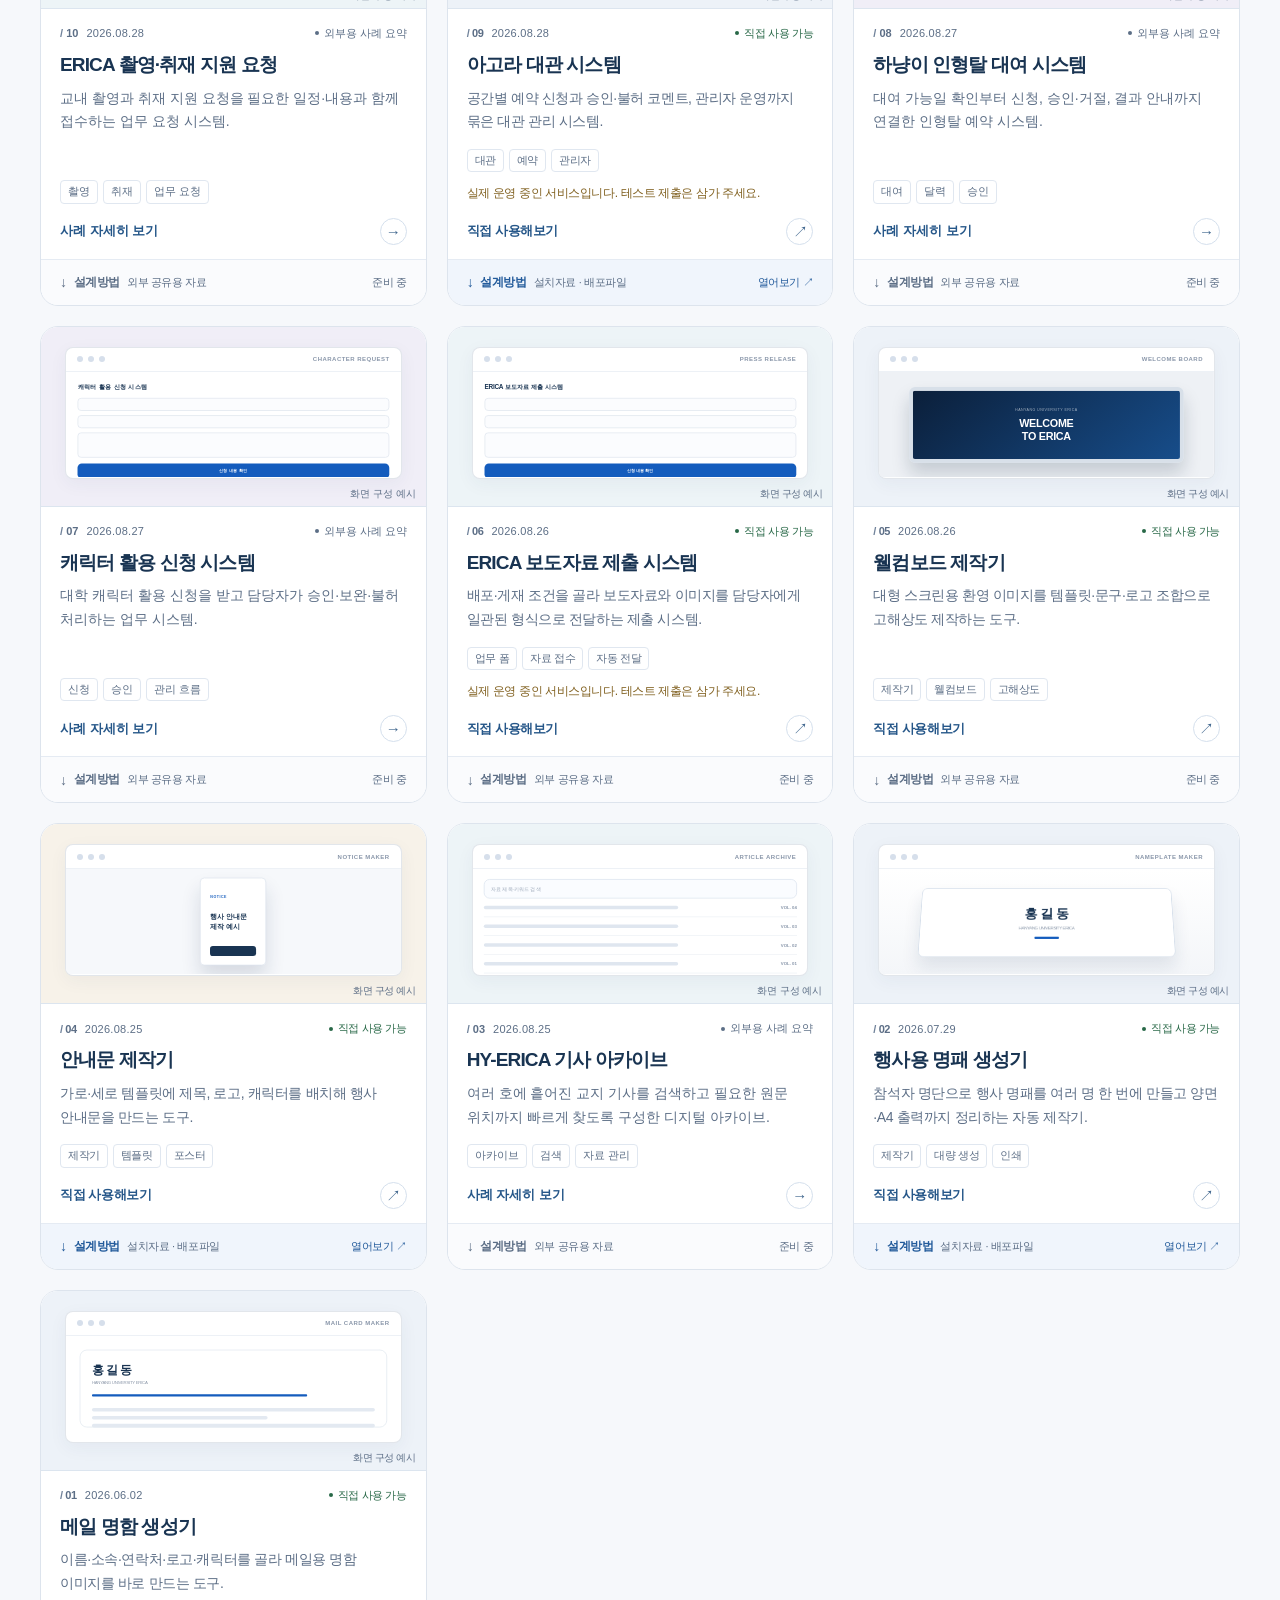
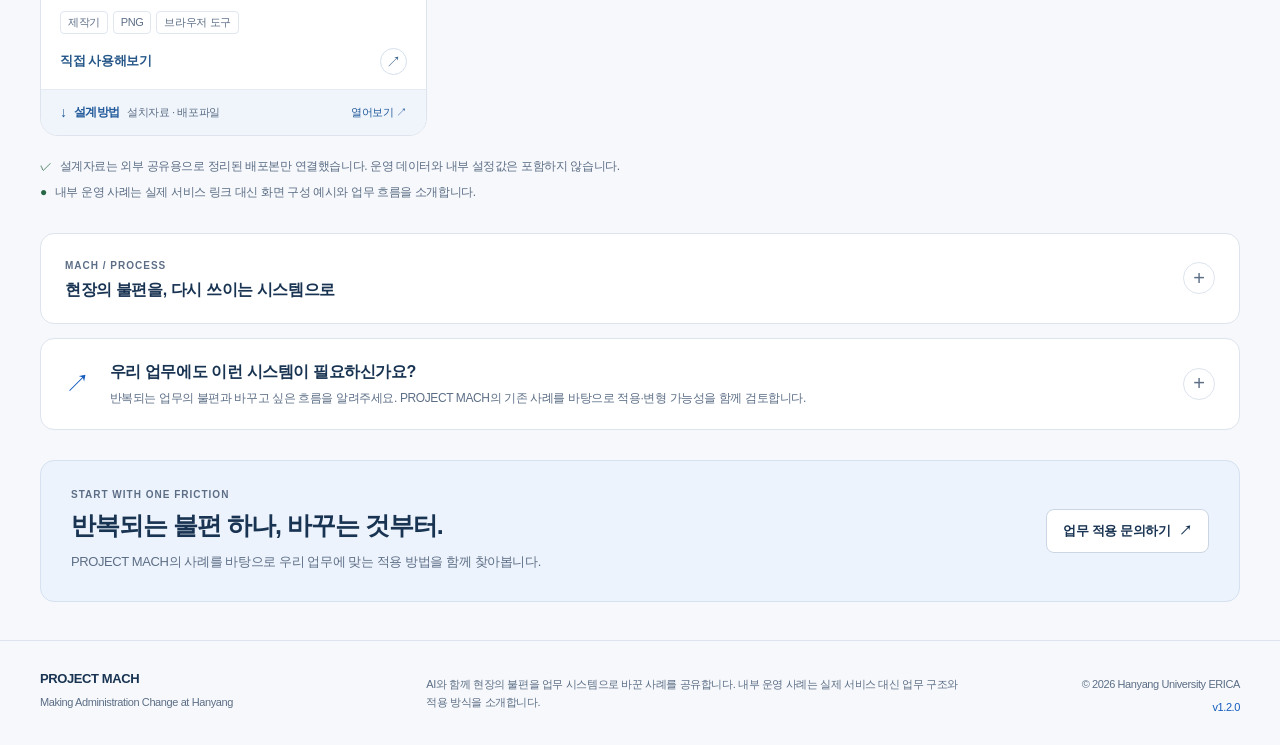
==== commit cef3a9cd: "Link MACHNOW from public MACH introduction" ====
--- a/index.html
+++ b/index.html
@@ -53,6 +53,7 @@
         <div class="hero-actions">
           <a class="hero-link" href="#projects">업무혁신 사례 살펴보기 <span aria-hidden="true">↓</span></a>
           <a class="hero-link" href="#inquiry">우리 업무에 적용하기 <span aria-hidden="true">↗</span></a>
+          <a class="hero-link" href="https://erakeun.github.io/ERICAAI/now/" target="_blank" rel="noopener">MACHNOW 살펴보기 <span aria-hidden="true">↗</span><span class="sr-only"> (새 탭)</span></a>
         </div>
       </div>
     </section>
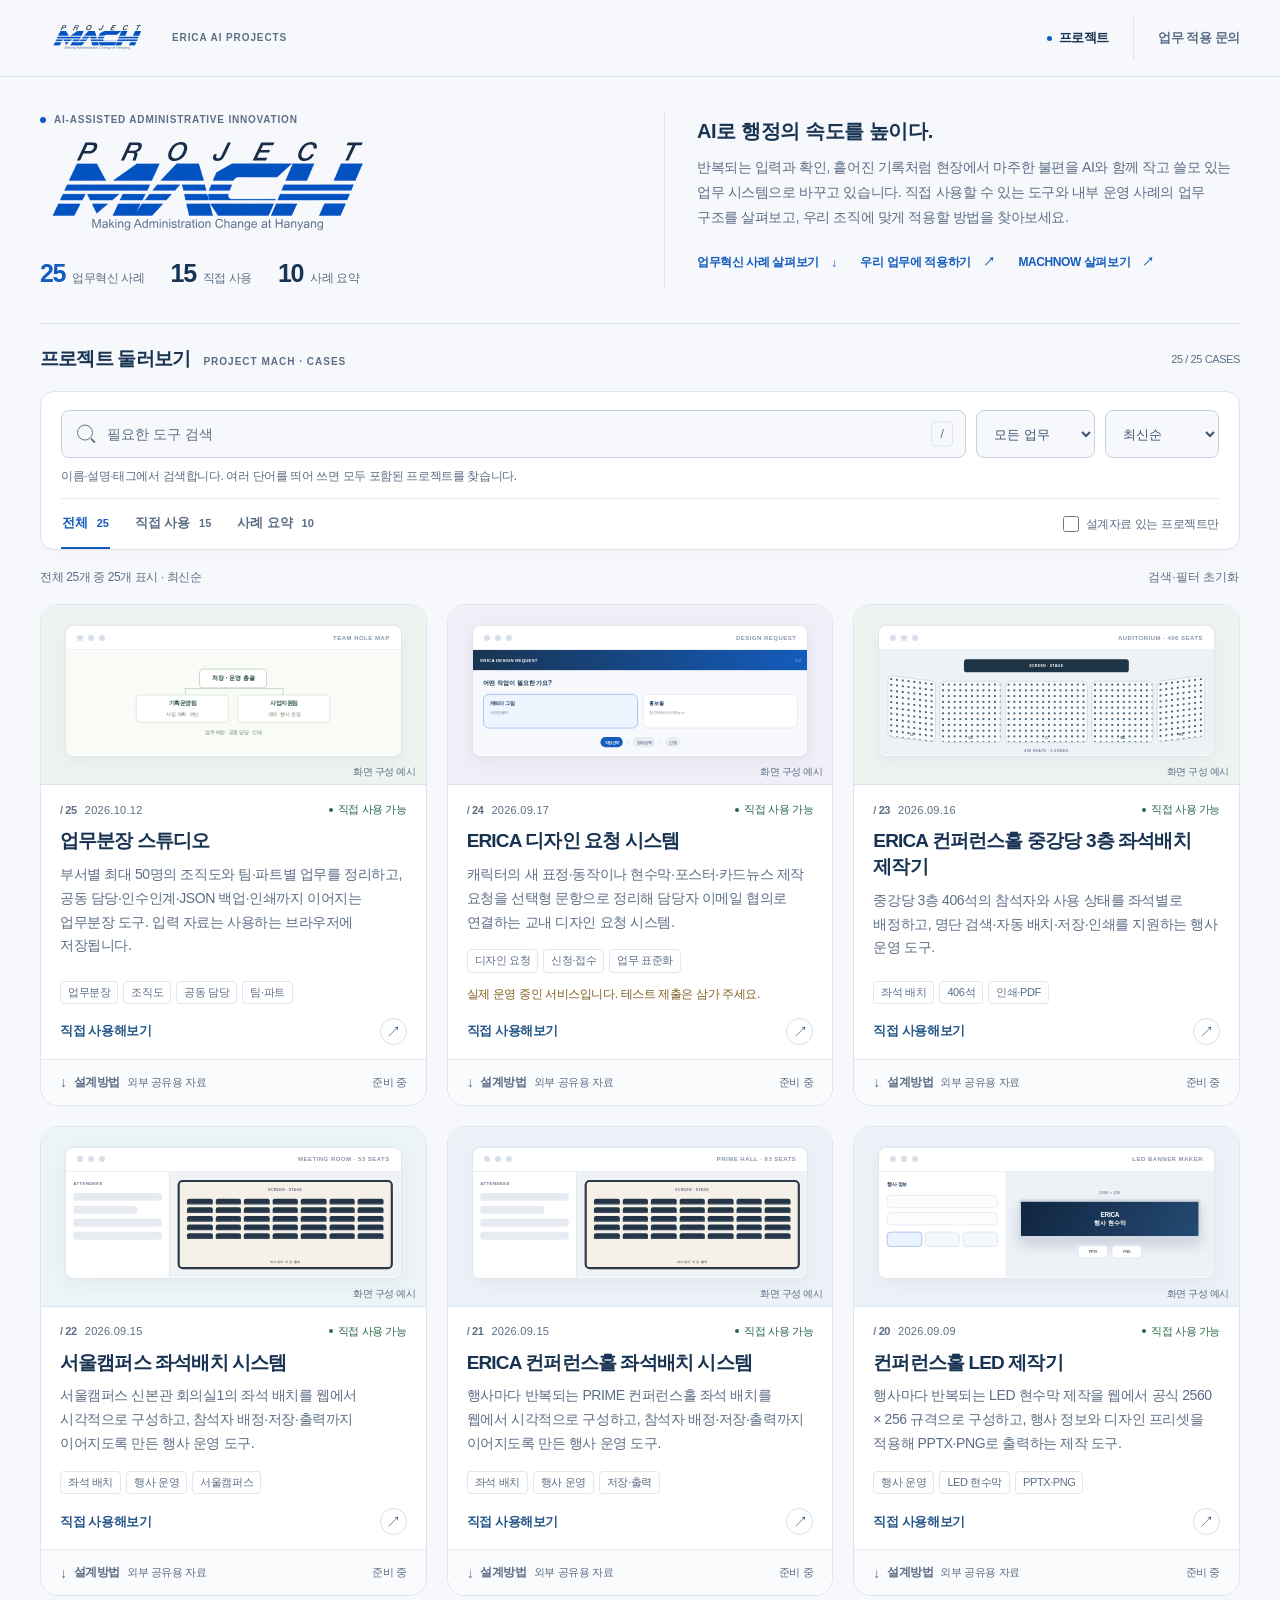
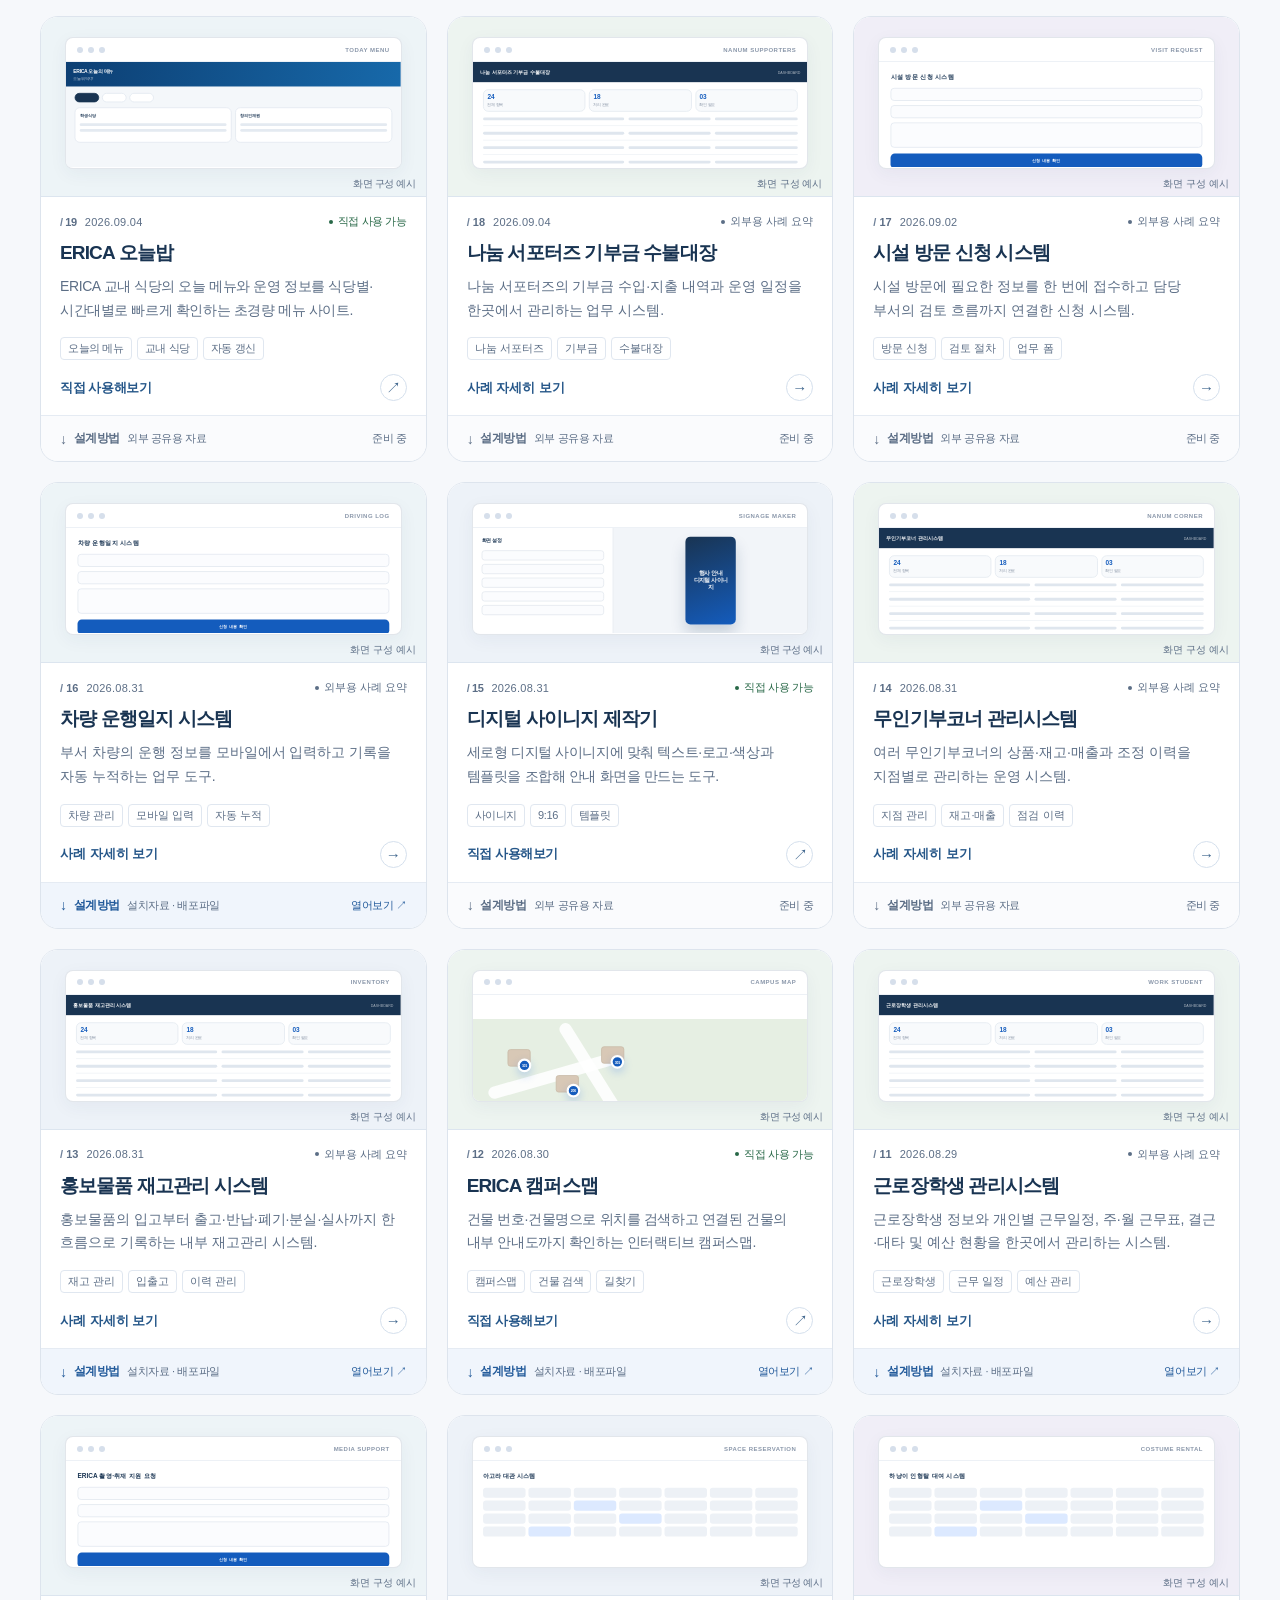
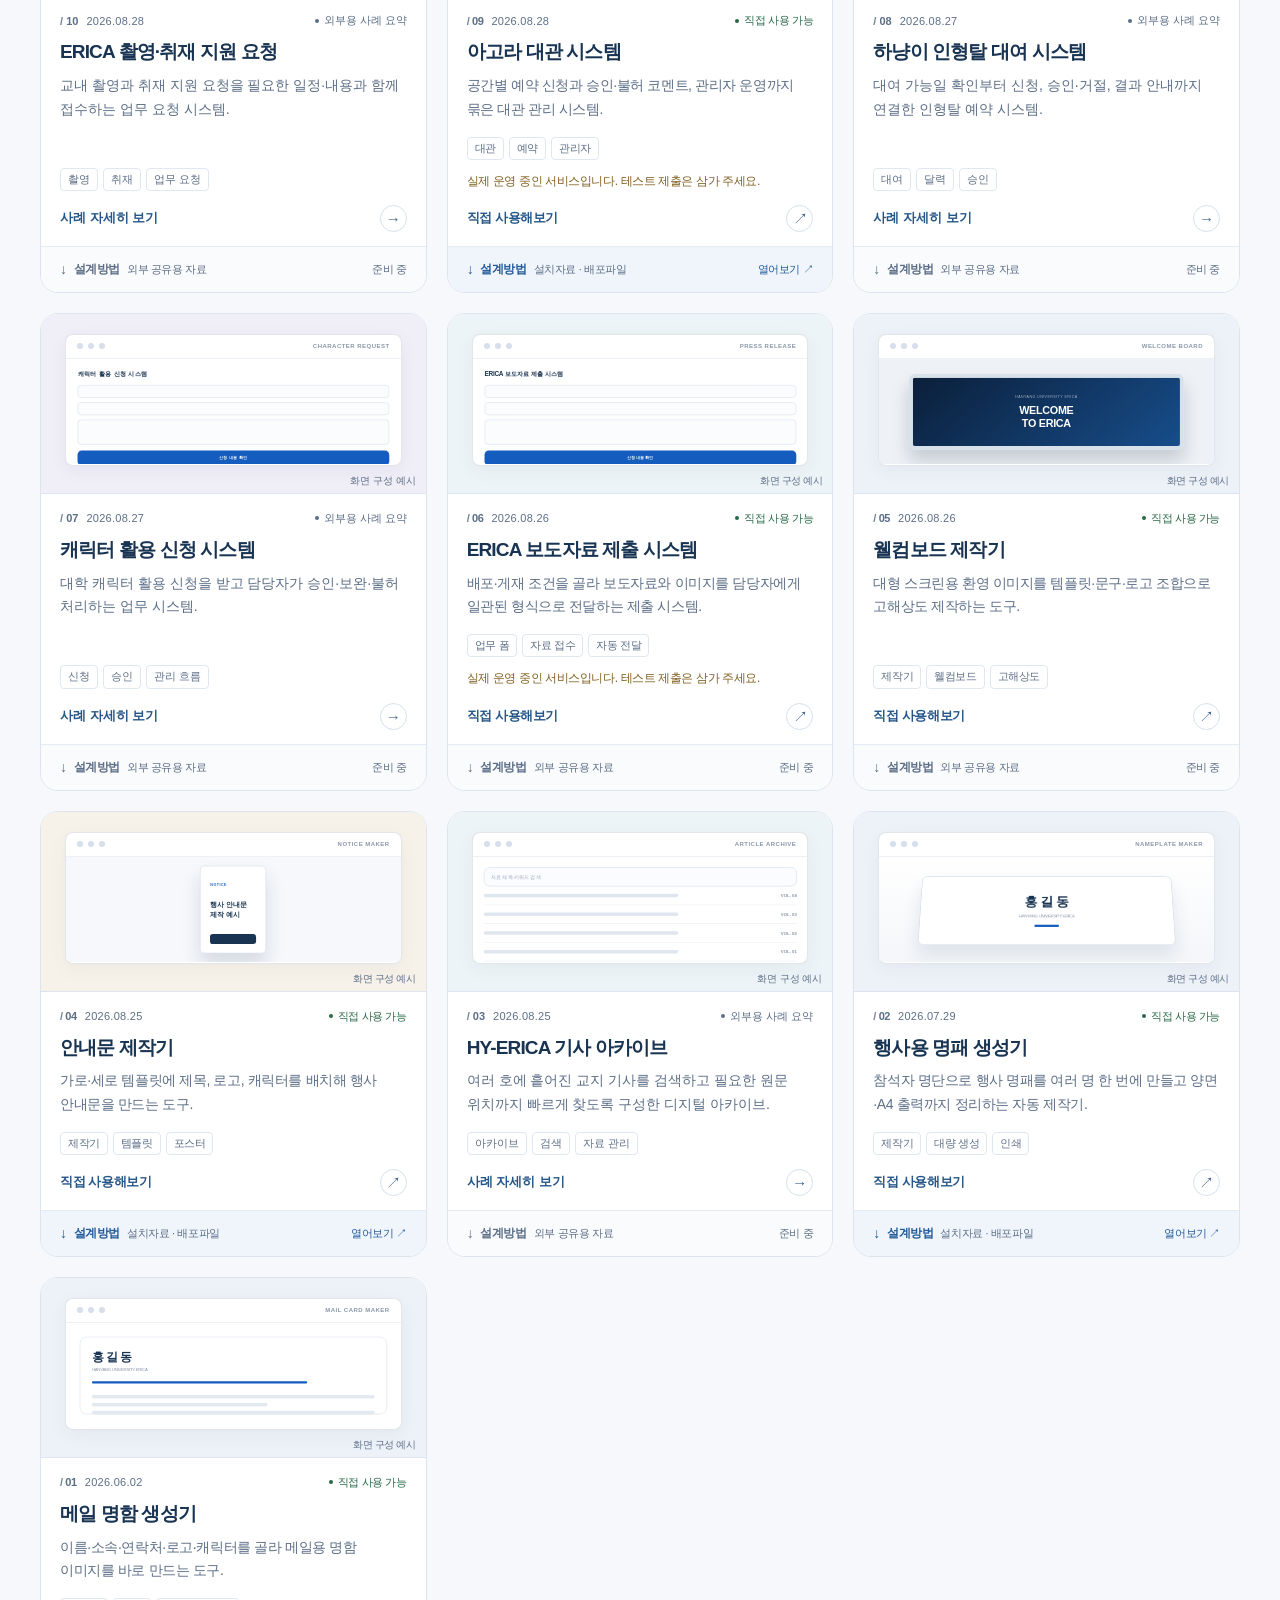
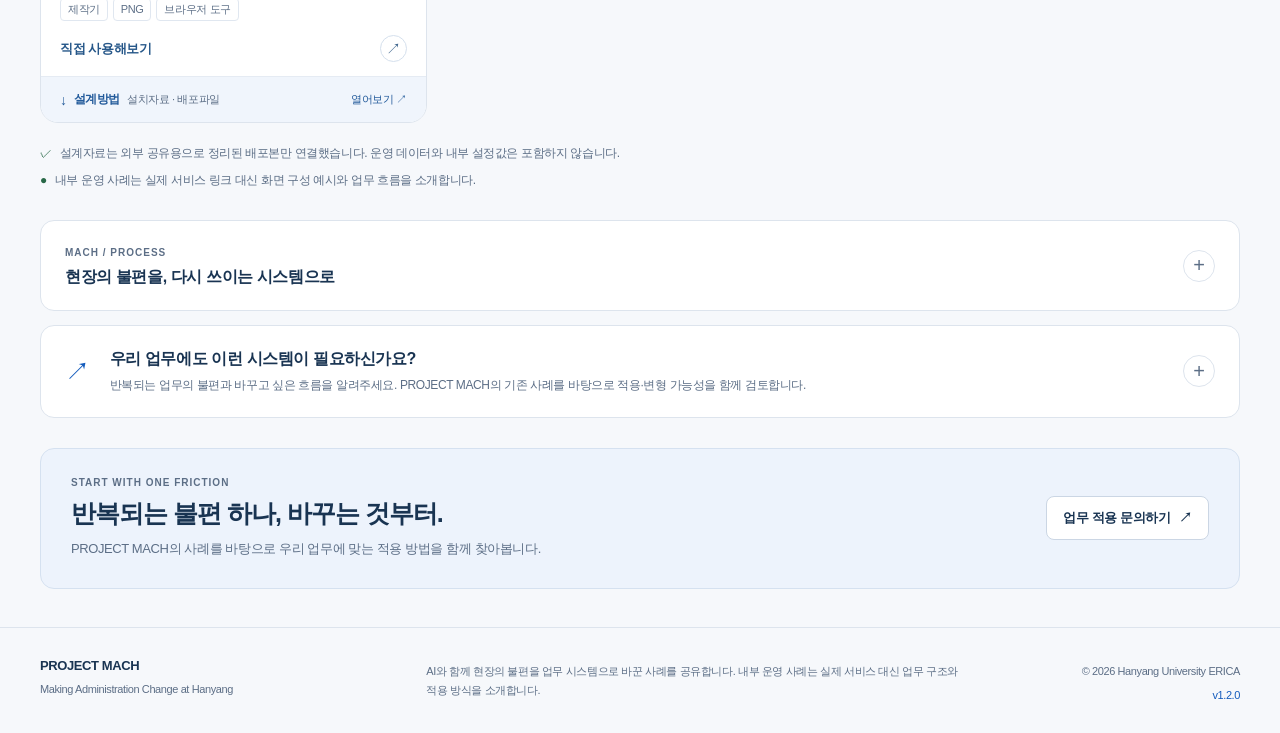
==== commit 4910cdde: "Use approved PROJECT MACH logo in home navigation" ====
--- a/index.html
+++ b/index.html
@@ -25,7 +25,7 @@
   <header class="site-header">
     <div class="shell nav-wrap">
       <a class="brand" href="#top" aria-label="PROJECT MACH 홈">
-        <img class="brand-logo" src="assets/mach-wordmark.svg" width="254" height="58" alt="MACH">
+        <img class="brand-logo" src="assets/mach-selected-A.svg" width="340" height="94" alt="PROJECT MACH — Making Administration Change at Hanyang">
         <span class="brand-context">ERICA AI PROJECTS</span>
       </a>
       <nav class="nav-links" aria-label="주요 메뉴">
@@ -39,8 +39,7 @@
     <section class="hero shell" aria-labelledby="hero-title">
       <div class="hero-identity">
         <p class="eyebrow"><span aria-hidden="true"></span>AI-ASSISTED ADMINISTRATIVE INNOVATION</p>
-        <h1 id="hero-title"><span class="hero-project">PROJECT</span><img class="hero-wordmark" src="assets/mach-wordmark.svg" width="254" height="58" alt="MACH"></h1>
-        <p class="hero-subtitle">Making Administration Change at Hanyang</p>
+        <h1 id="hero-title"><img class="hero-wordmark" src="assets/mach-selected-A.svg" width="340" height="94" alt="PROJECT MACH — Making Administration Change at Hanyang"></h1>
         <div class="portfolio-summary" aria-label="프로젝트 현황">
           <span><strong id="totalCount">25</strong> 업무혁신 사례</span>
           <span><strong id="publicCount">15</strong> 직접 사용</span>
--- a/styles.css
+++ b/styles.css
@@ -17,7 +17,7 @@
 .site-header{border-bottom:1px solid var(--line)}
 .nav-wrap{min-height:76px;display:flex;align-items:center;justify-content:space-between;gap:24px}
 .brand{display:inline-flex;align-items:center;gap:16px;min-width:0}
-.brand-logo{display:block;width:116px;height:auto}
+.brand-logo{display:block;width:116px;height:auto;aspect-ratio:254/58;object-fit:contain}
 .brand-context{font-size:10px;letter-spacing:.09em;color:var(--muted);font-weight:650;white-space:nowrap}
 .nav-links{display:flex;align-items:center;gap:24px}
 .nav-links a{min-height:44px;display:flex;align-items:center;color:var(--muted);font-size:13px;font-weight:650}
